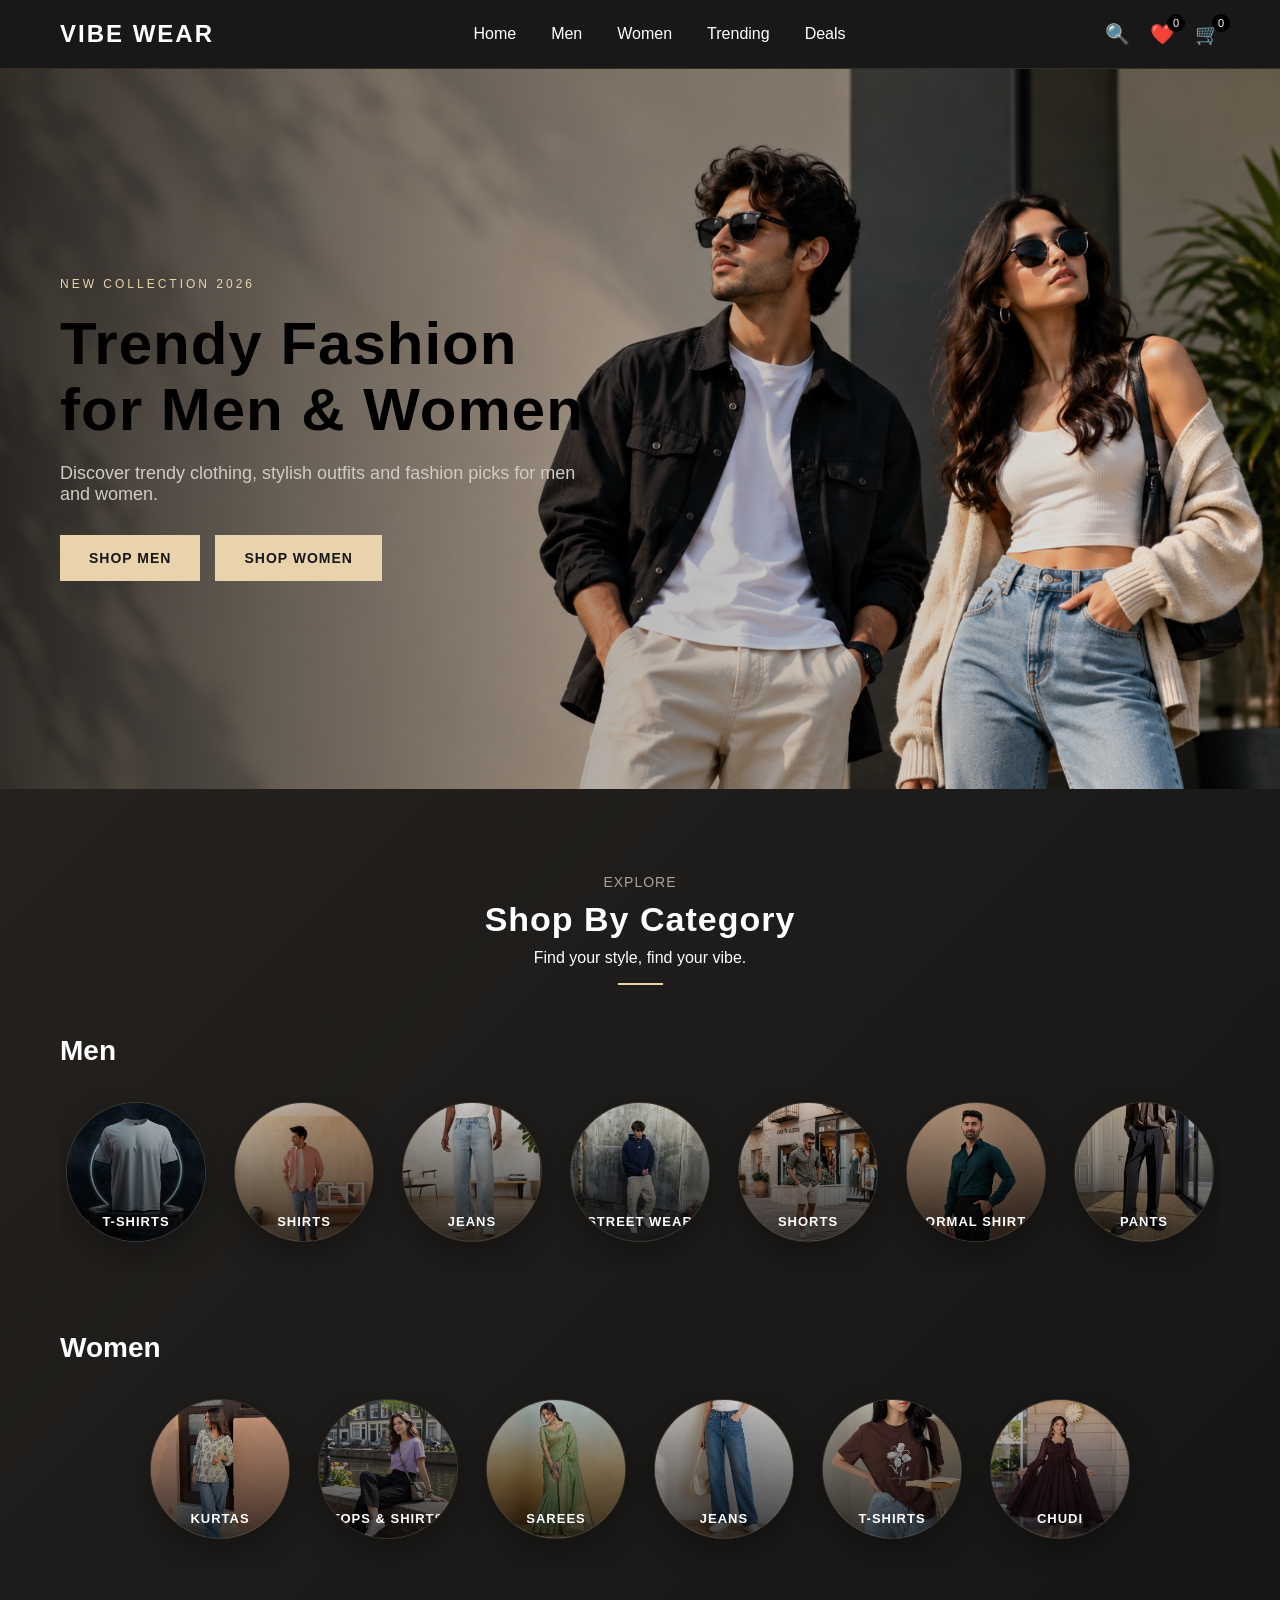
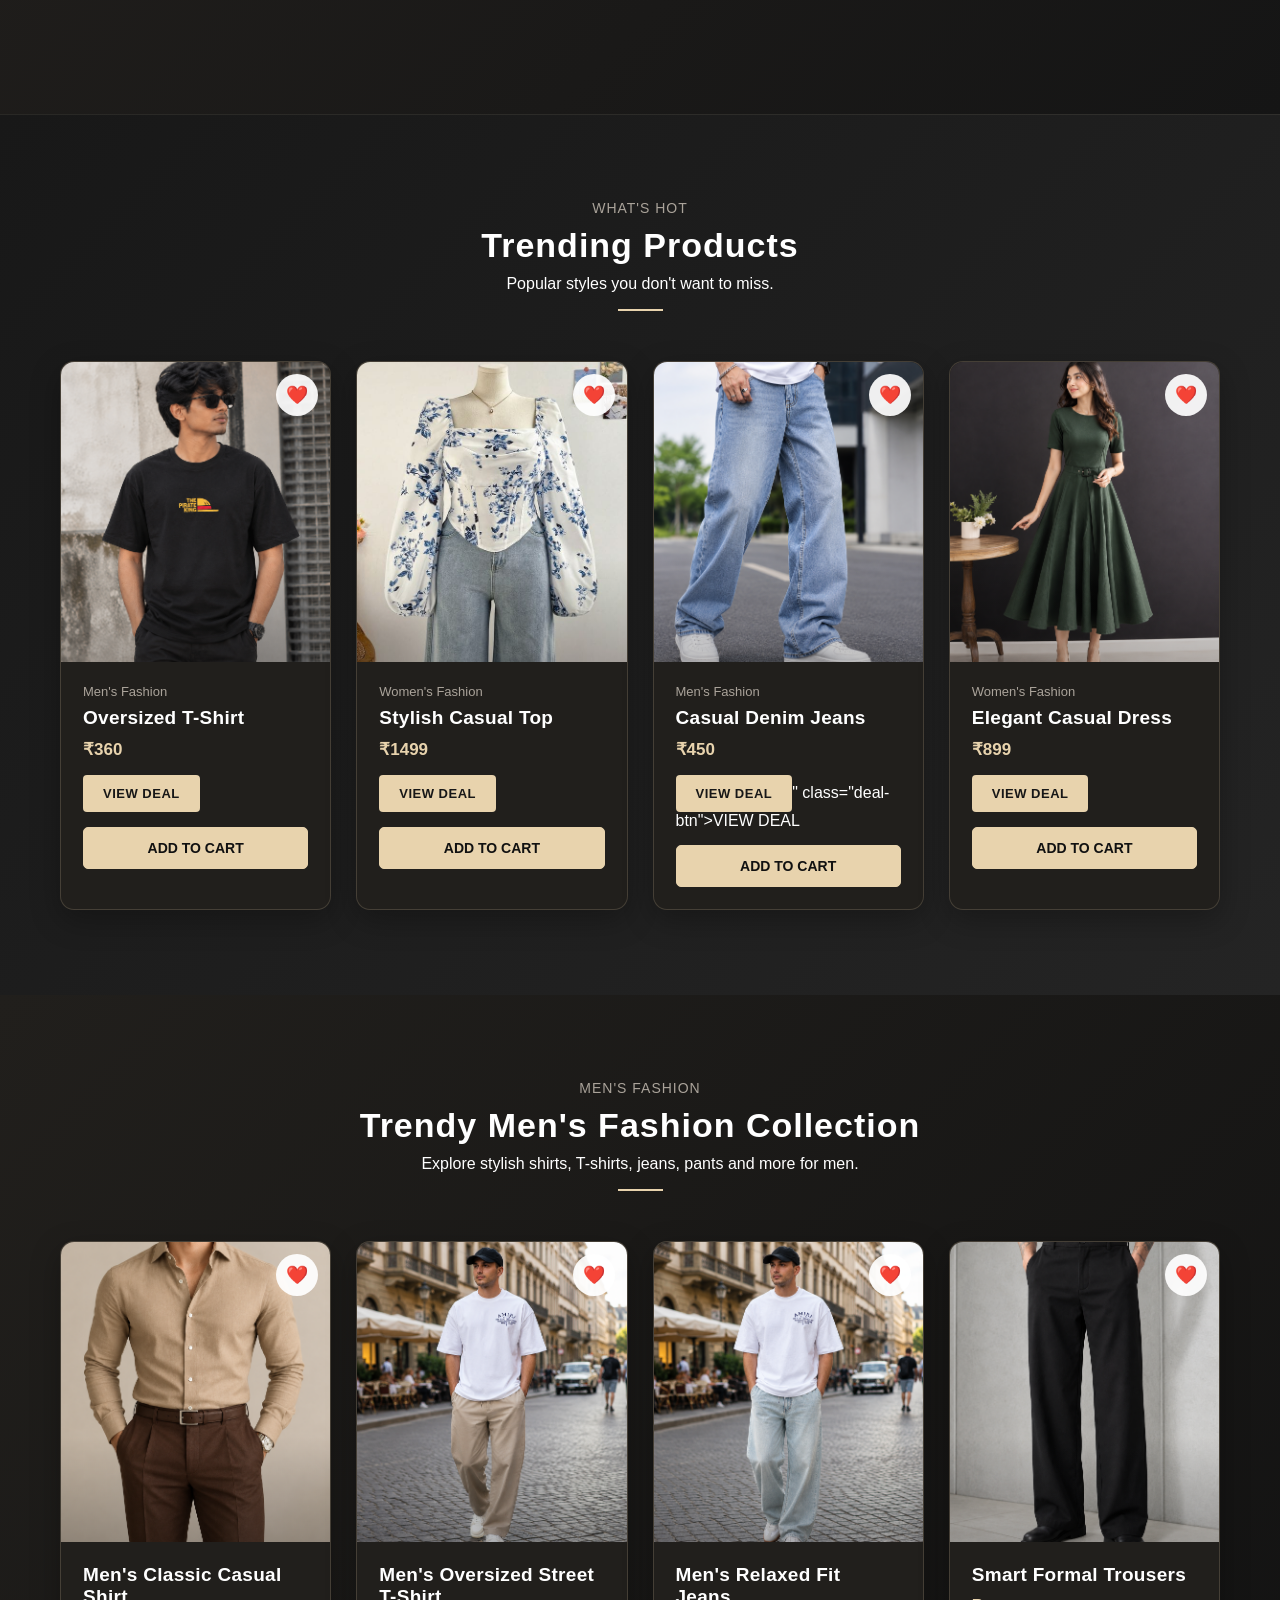
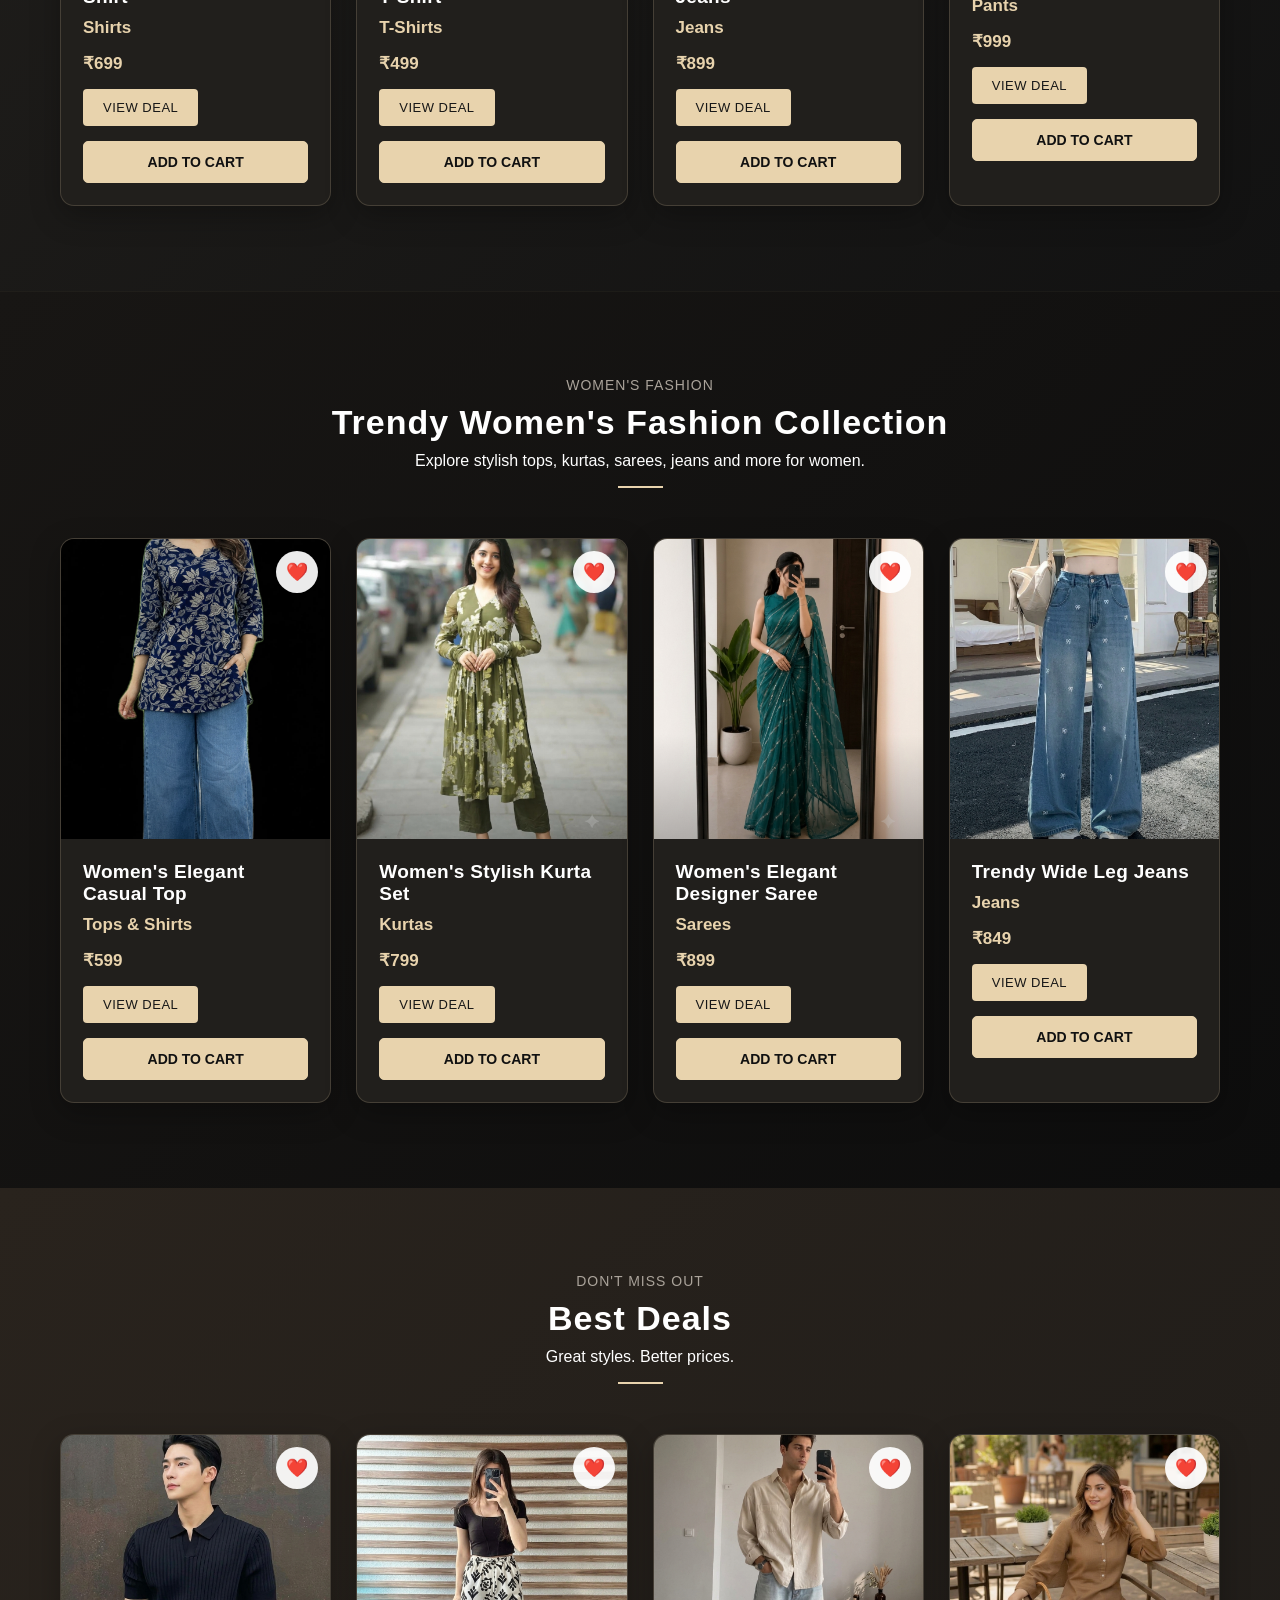
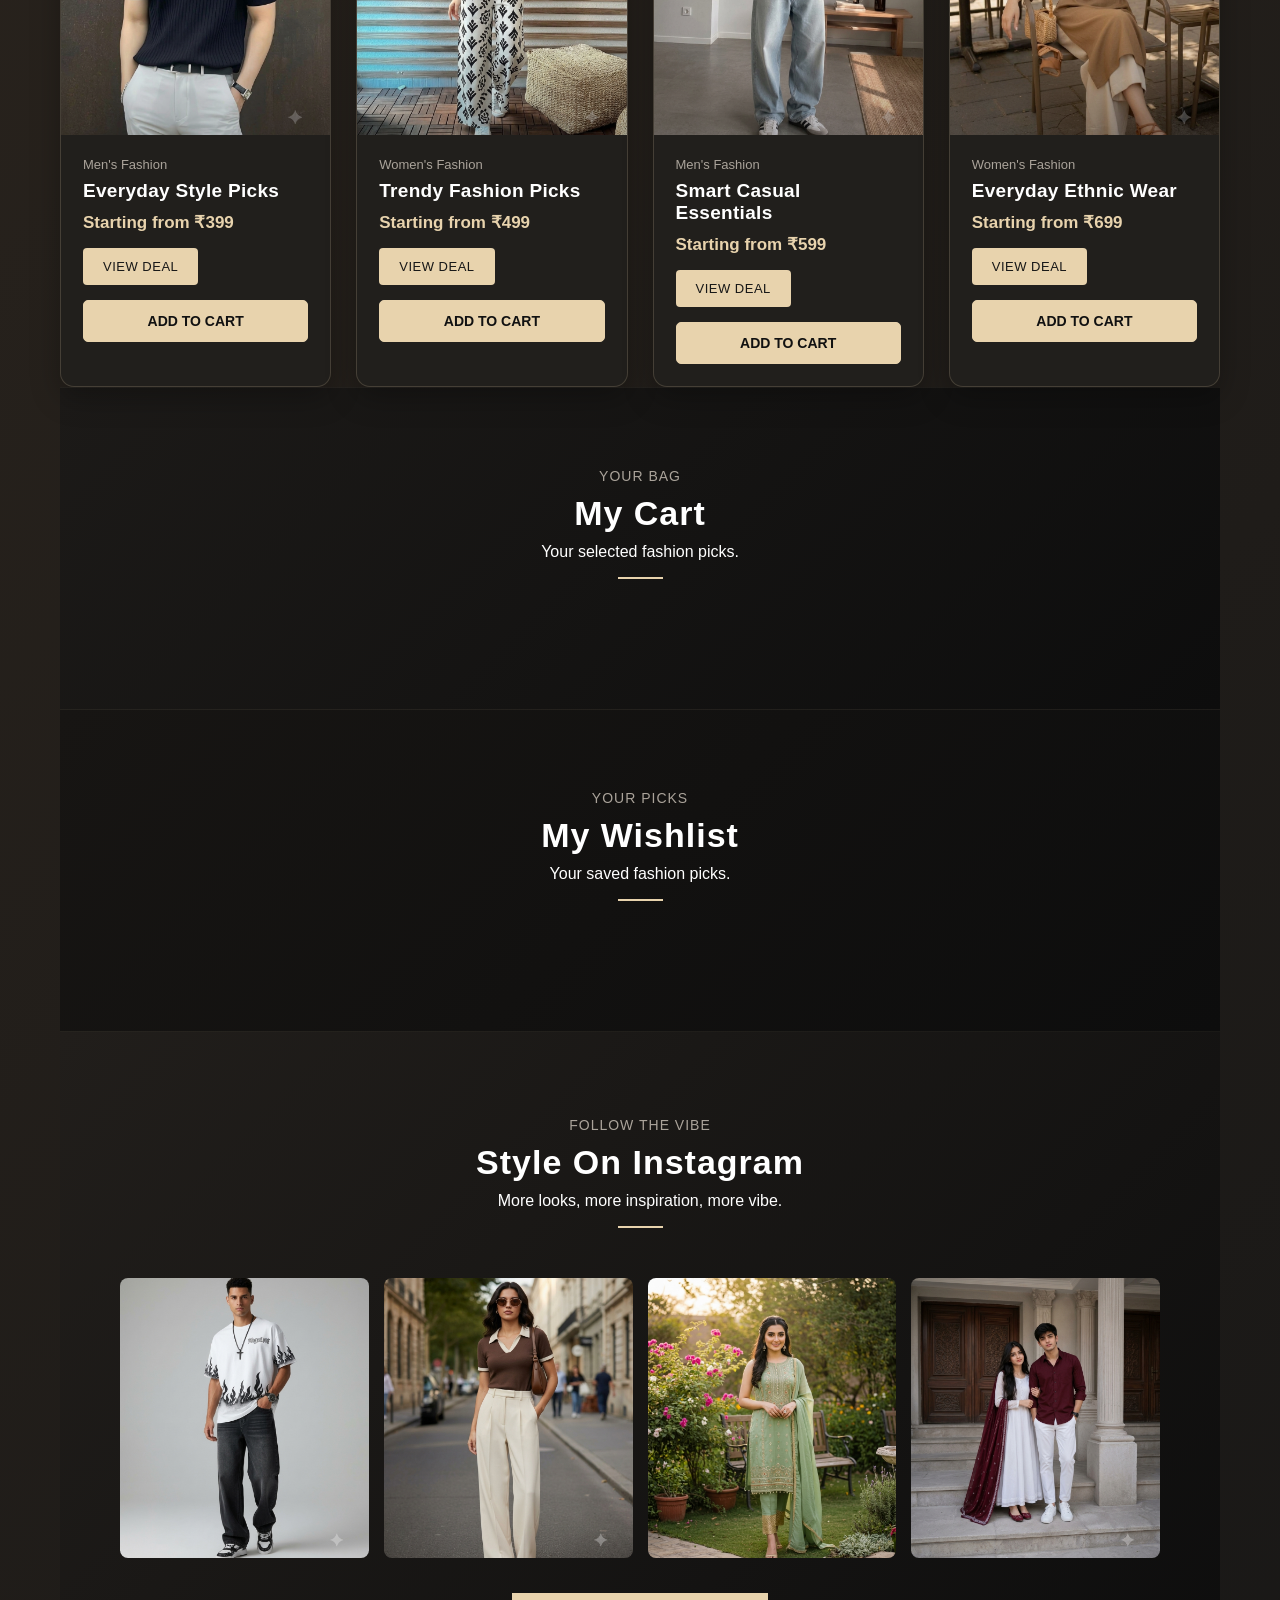
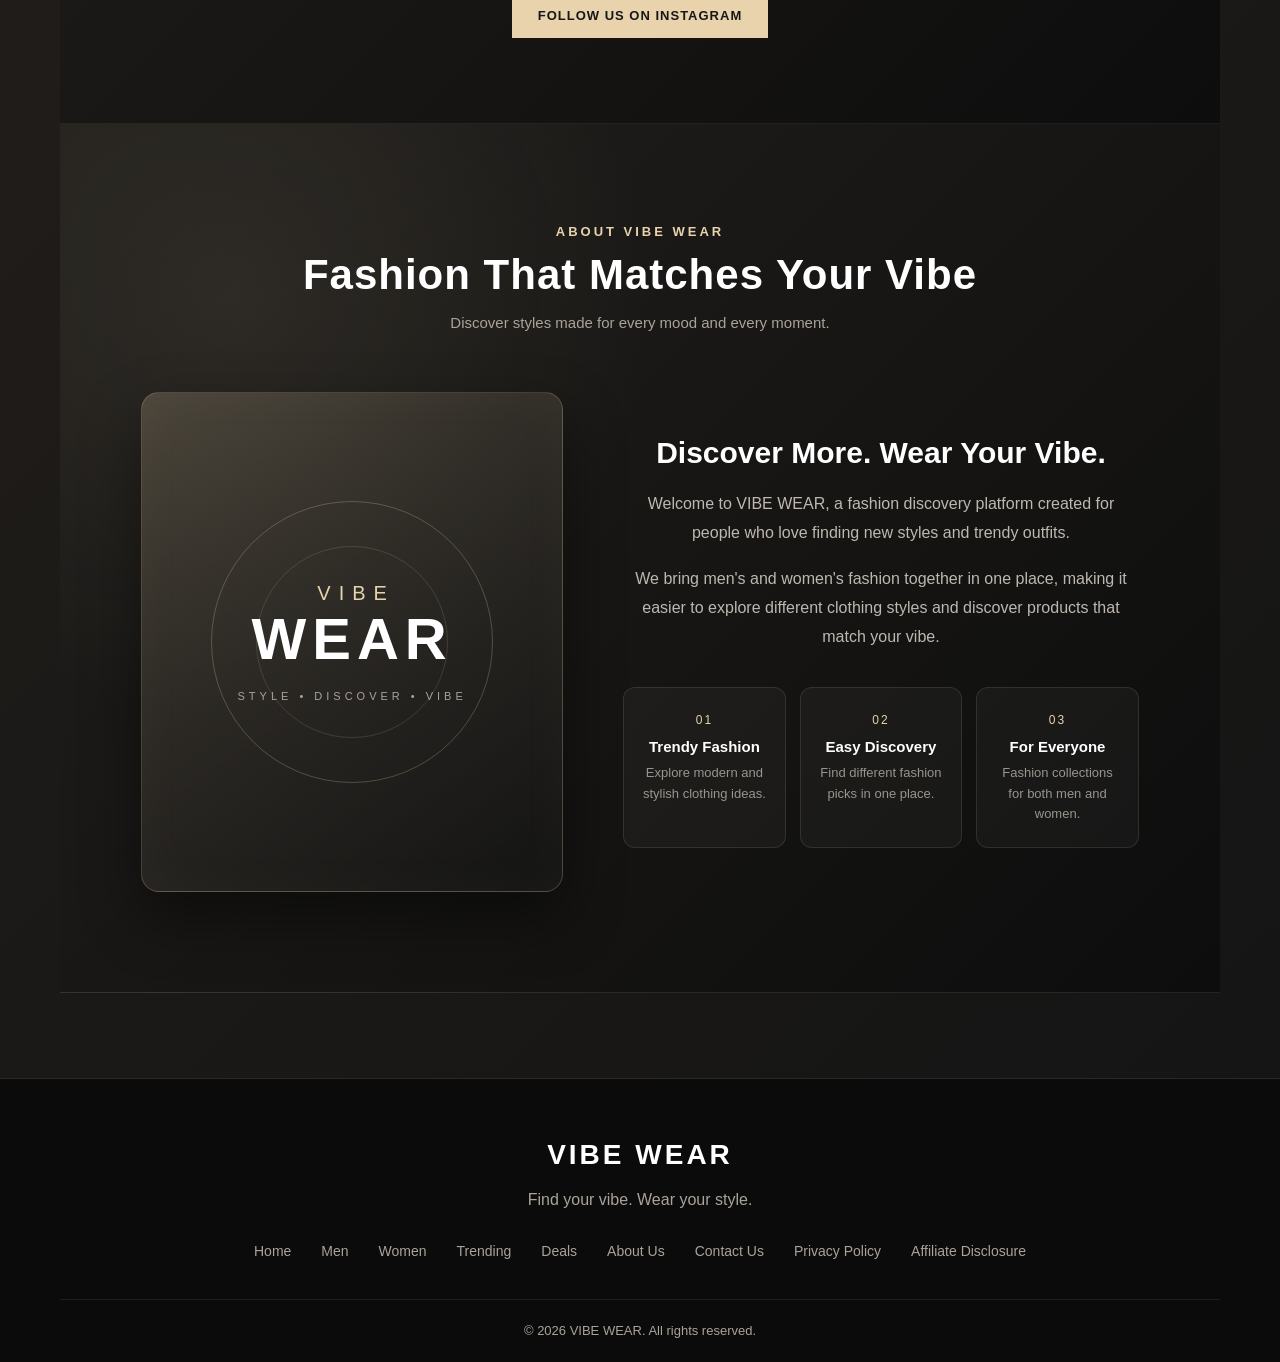
==== index.html @ 3fca721d "Update index.html" ====
<!DOCTYPE html>
<html lang="en">
<head>
    <meta charset="UTF-8">
    <meta name="viewport" content="width=device-width, initial-scale=1.0">

    <title>VIBE WEAR | Trendy Fashion for Men & Women</title>
    <meta name="description" content="Discover trendy fashion for men and women at VIBE WEAR. Explore stylish T-shirts, shirts, jeans, dresses, ethnic wear and more.">

    <link rel="stylesheet" href="style.css">
</head>

<body>
    <header>
    <nav class="navbar">

        <div class="logo">
            VIBE WEAR
        </div>

        <ul class="nav-links">
            <li><a href="#home">Home</a></li>
            <li><a href="#" onclick="showAllMenProducts()">Men</a></li>
            <li><a href="#" onclick="showAllWomenProducts()">Women</a></li>
            <li><a href="#trending">Trending</a></li>
            <li><a href="#deals">Deals</a></li>
        </ul>

        <div class="nav-icons">
            <a href="#" id="search-icon">🔍</a>
            <a href="#" id="wishlist-icon">
    ❤️
    <span id="wishlist-count">0</span>
</a>
            <a href="#" id="cart-icon">
    🛒
    <span id="cart-count">0</span>
</a>
        </div>

    </nav>
    <div class="search-box">
    <input type="text" id="search-input" placeholder="Search products...">
    </div>
</header>
<!-- Hero Section -->
<section class="hero" id="home">

    <div class="hero-content">

        <p class="hero-subtitle">NEW COLLECTION 2026</p>

        <h1>Trendy Fashion for Men & Women</h1>

        <p class="hero-description">
    Discover trendy clothing, stylish outfits and fashion picks for men and women.
</p>

        <div class="hero-buttons">
            <a href="#men" class="btn">SHOP MEN</a>
            <a href="#women" class="btn">SHOP WOMEN</a>
        </div>

    </div>

</section>
<!-- Shop By Category -->
<section class="categories">

    <div class="section-title">
        <p>EXPLORE</p>
        <h2>Shop By Category</h2>
        <span>Find your style, find your vibe.</span>
    </div>

    <!-- Men's Categories -->
    <div class="category-group">

        <h3>Men</h3>

        <div class="category-container">

            <div class="category-card" onclick="showMenCategory('T-Shirts')">
                <img src="t-shirts.jpeg" alt="Mens T-Shirts">
                <h4>T-Shirts</h4>
            </div>

            <div class="category-card" onclick="showMenCategory('Shirts')">
                <img src="shirts.jpeg" alt="Mens SHirts">
                <h4>Shirts</h4>
            </div>

            <div class="category-card" onclick="showMenCategory('Jeans')">
                <img src="jeans.jpeg" alt="Mens Jeans">
                <h4>Jeans</h4>
            </div>

            <div class="category-card" onclick="showMenCategory('Street Wear')">
                <img src="street wear.jpeg" alt="Street Wear">
                <h4>Street Wear</h4>
            </div>

            <div class="category-card" onclick="showMenCategory('Shorts')">
                <img src="shortss.jpeg" alt="Mens Shorts">
                <h4>Shorts</h4>
            </div>

            <div class="category-card" onclick="showMenCategory('Formal Shirts')">
                <img src="formal.png" alt="">
                <h4>Formal Shirts</h4>
            </div>

            <div class="category-card" onclick="showMenCategory('Pants')">
                <img src="pants.jpeg" alt="Mens pants">
                <h4>Pants</h4>
            </div>

        </div>

    </div>


    <!-- Women's Categories -->
    <div class="category-group">

        <h3>Women</h3>

        <div class="category-container">

            <div class="category-card" onclick="showWomenCategory('Kurtas')">
                <img src="Kurtas.jpeg" alt="Women kurtas">
                <h4>Kurtas</h4>
            </div>

            <div class="category-card" onclick="showWomenCategory('Tops & Shirts')">
                <img src="top and shirts.jpeg" alt="Womens Top & Shirts">
                <h4>Tops & Shirts</h4>
            </div>

            <div class="category-card" onclick="showWomenCategory('Sarees')">
                <img src="sarees.jpeg" alt="Womens sarees">
                <h4>Sarees</h4>
            </div>

            <div class="category-card" onclick="showWomenCategory('Jeans')">
                <img src="Jeans...jpeg" alt="Womens Jeans">
                <h4>Jeans</h4>
            </div>

            <div class="category-card" onclick="showWomenCategory('T-Shirts')">
                <img src="tshirts ....jpeg" alt="Womens T-shirts">
                <h4>T-Shirts</h4>
            </div>

            <div class="category-card" onclick="showWomenCategory('Chudi')">
                <img src="chudiii.png" alt="Womens chudi">
                <h4>Chudi</h4>
            </div>

        </div>

    </div>

</section>
<!-- Trending Products -->
<section class="trending" id="trending">

    <div class="section-title">
        <p>WHAT'S HOT</p>
        <h2>Trending Products</h2>
        <span>Popular styles you don't want to miss.</span>
    </div>

    <div class="product-container">

        <div class="product-card">
            <div class="product-image">
                <img src="trending oversized.png" alt="Trending Fashion Product">
            </div>
            <button class="wishlist-btn">❤️</button>

            <div class="product-info">
                <p class="product-category">Men's Fashion</p>
                <h3>Oversized T-Shirt</h3>
                <p class="product-price">₹360</p>
                <a href="https://myntr.it/Z0u4UP9" target="_blank" rel="noopener noreferrer" class="deal-btn">VIEW DEAL</a>
                <button class="cart-btn">ADD TO CART</button>
            </div>
        </div>
        <div class="product-card">
    <div class="product-image">
        <img src="casual top.jpeg" alt="Trending Fashion Product">
    </div>

    <div class="product-info">
        <p class="product-category">Women's Fashion</p>
        <h3>Stylish Casual Top</h3>
        <p class="product-price">₹1499</p>
        <a href="https://myntr.it/4zLctgZ" target="_blank" rel="noopener noreferrer" class="deal-btn">VIEW DEAL</a>
    </div>
</div>
<div class="product-card">
    <div class="product-image">
        <img src="denim jeans.png" alt="Trending Fashion Product">
    </div>

    <div class="product-info">
        <p class="product-category">Men's Fashion</p>
        <h3>Casual Denim Jeans</h3>
        <p class="product-price">₹450</p>
        <a href="<a href="https://dl.flipkart.com/s/!Pxv6qNNNN" target="_blank" rel="noopener noreferrer" class="deal-btn">VIEW DEAL</a>" class="deal-btn">VIEW DEAL</a>
    </div>
</div>

<div class="product-card">
    <div class="product-image">
        <img src="elegant.png" alt="Trending Fashion Product">
    </div>

    <div class="product-info">
        <p class="product-category">Women's Fashion</p>
        <h3>Elegant Casual Dress</h3>
        <p class="product-price">₹899</p>
        <a href="#" class="deal-btn">VIEW DEAL</a>
    </div>
</div>

    </div>

</section>
<!-- Men's Collection -->
<section class="men-collection" id="men">

    <div class="section-title">
        <p>MEN'S FASHION</p>
        <h2>Trendy Men's Fashion Collection</h2>
        <span>Explore stylish shirts, T-shirts, jeans, pants and more for men.</span>
    </div>

    <div class="men-product-container">

        <div class="men-product-card">
            <div class="men-product-image">
                <img src="men product 1.png" alt="Men Fashion">
            </div>

            <button class="wishlist-btn">❤️</button>

            <div class="men-product-info">
                <h3>Men's Classic Casual Shirt</h3>
                <p class="product-category">Shirts</p>

                <p>₹699</p>
                <a href="#" class="deal-btn">VIEW DEAL</a>
            </div>
        </div>
        <div class="men-product-card">
    <div class="men-product-image">
        <img src="men product 2.png" alt="Men Fashion">
    </div>

    <div class="men-product-info">
        <h3>Men's Oversized Street T-Shirt</h3>
        <p class="product-category">T-Shirts</p>
        <p>₹499</p>
        <a href="#" class="deal-btn">VIEW DEAL</a>
    </div>
</div>
<div class="men-product-card">
    <div class="men-product-image">
        <img src="men product 3.png" alt="Men Jeans">
    </div>

    <div class="men-product-info">
        <h3>Men's Relaxed Fit Jeans</h3>
        <p class="product-category">Jeans</p>
        <p>₹899</p>
        <a href="#" class="deal-btn">VIEW DEAL</a>
    </div>
</div>
<div class="men-product-card">
    <div class="men-product-image">
        <img src="men product 4.png" alt="Men Formal Wear">
    </div>

    <div class="men-product-info">
        <h3>Smart Formal Trousers</h3>
        <p class="product-category">Pants</p>
        <p>₹999</p>
        <a href="#" class="deal-btn">VIEW DEAL</a>
    </div>
</div>

    </div>

</section>
<!-- Women's Collection -->
<section class="women-collection" id="women">

    <div class="section-title">
        <p>WOMEN'S FASHION</p>
        <h2>Trendy Women's Fashion Collection</h2>
        <span>Explore stylish tops, kurtas, sarees, jeans and more for women.</span>
    </div>

    <div class="women-product-container">

        <div class="women-product-card">
            <div class="women-product-image">
                <img src="Elegant casueal.jpg" alt="Women's Fashion">
            </div>

            <div class="women-product-info">
                <h3>Women's Elegant Casual Top</h3>
                <p class="product-category">Tops & Shirts</p>
                <p>₹599</p>
                <a href="#" class="deal-btn">VIEW DEAL</a>
            </div>
        </div>
        <div class="women-product-card">
    <div class="women-product-image">
        <img src="Stylish kurta seet.png" alt="Women's Fashion">
    </div>

    <div class="women-product-info">
        <h3>Women's Stylish Kurta Set</h3>
        <p class="product-category">Kurtas</p>
        <p>₹799</p>
        <a href="#" class="deal-btn">VIEW DEAL</a>
    </div>
</div>
<div class="women-product-card">
    <div class="women-product-image">
        <img src="Elegant saree.png" alt="Women's Saree">
    </div>

    <div class="women-product-info">
        <h3>Women's Elegant Designer Saree</h3>
        <p class="product-category">Sarees</p>
        <p>₹899</p>
        <a href="#" class="deal-btn">VIEW DEAL</a>
    </div>
</div>
<div class="women-product-card">
    <div class="women-product-image">
        <img src="Wide leg jeans.png" alt="Women's Fashion">
    </div>

    <div class="women-product-info">
        <h3>Trendy Wide Leg Jeans</h3>
        <p class="product-category">Jeans</p>
        <p>₹849</p>
        <a href="#" class="deal-btn">VIEW DEAL</a>
    </div>
</div>

    </div>

</section>
<!-- Best Deals -->
<section class="best-deals" id="deals">

    <div class="section-title">
        <p>DON'T MISS OUT</p>
        <h2>Best Deals</h2>
        <span>Great styles. Better prices.</span>
    </div>

    <div class="deal-container">

        <div class="deal-card">
            <div class="deal-image">
                <img src="Everyday style.png" alt="Best Fashion Deal">
            </div>

            <div class="deal-info">
                <p class="deal-category">Men's Fashion</p>
                <h3>Everyday Style Picks</h3>
                <p class="deal-price">Starting from ₹399</p>
                <a href="#" class="deal-btn">VIEW DEAL</a>
            </div>
        </div>
        <div class="deal-card">
    <div class="deal-image">
        <img src="Trendy fashion.png" alt="Women's Fashion Deal">
    </div>

    <div class="deal-info">
        <p class="deal-category">Women's Fashion</p>
        <h3>Trendy Fashion Picks</h3>
        <p class="deal-price">Starting from ₹499</p>
        <a href="#" class="deal-btn">VIEW DEAL</a>
    </div>
</div>
<div class="deal-card">
    <div class="deal-image">
        <img src="Smart casueal.png" alt="Men's Fashion Deal">
    </div>

    <div class="deal-info">
        <p class="deal-category">Men's Fashion</p>
        <h3>Smart Casual Essentials</h3>
        <p class="deal-price">Starting from ₹599</p>
        <a href="#" class="deal-btn">VIEW DEAL</a>
    </div>
</div>
<div class="deal-card">
    <div class="deal-image">
        <img src="Ethinic wear.png" alt="Women's Fashion Deal">
    </div>

    <div class="deal-info">
        <p class="deal-category">Women's Fashion</p>
        <h3>Everyday Ethnic Wear</h3>
        <p class="deal-price">Starting from ₹699</p>
        <a href="#" class="deal-btn">VIEW DEAL</a>
    </div>
</div>
</div>

<!-- Cart Section -->
<section class="cart-section">

    <div class="section-title">
        <p>YOUR BAG</p>
        <h2>My Cart</h2>
        <span>Your selected fashion picks.</span>
    </div>

    <div class="cart-container" id="cart-container">
    </div>

</section>

    
    <!-- Wishlist Section -->
<section class="wishlist-section">

    <div class="section-title">
        <p>YOUR PICKS</p>
        <h2>My Wishlist</h2>
        <span>Your saved fashion picks.</span>
    </div>

    <div class="wishlist-container" id="wishlist-container">
    </div>

</section>
<!-- Instagram Section -->
<section class="instagram">

    <div class="section-title">
        <p>FOLLOW THE VIBE</p>
        <h2>Style On Instagram</h2>
        <span>More looks, more inspiration, more vibe.</span>
    </div>

    <div class="instagram-container">

        <div class="instagram-card">
            <img src="Deal(1).png" alt="VIBE WEAR Instagram Fashion">
        </div>

        <div class="instagram-card">
            <img src="Deal 2.png" alt="VIBE WEAR Instagram Style">
        </div>

        <div class="instagram-card">
            <img src="Deal 3.png" alt="VIBE WEAR Instagram Fashion">
        </div>

        <div class="instagram-card">
            <img src="Deal 4.png" alt="VIBE WEAR Instagram Style">
        </div>

    </div>

    <a href="https://www.instagram.com/vibe_.wear_?stkn=MW9qaTVxaTRkYWFjMQ==" class="instagram-btn">FOLLOW US ON INSTAGRAM</a>

</section>
   <!-- About Us Section -->
<section class="about-section" id="about">

    <div class="about-header">
        <p>ABOUT VIBE WEAR</p>
        <h2>Fashion That Matches Your Vibe</h2>
        <span>Discover styles made for every mood and every moment.</span>
    </div>

    <div class="about-ui">

        <div class="about-visual">
            <div class="about-visual-content">
                <span>VIBE</span>
                <strong>WEAR</strong>
                <p>STYLE • DISCOVER • VIBE</p>
            </div>
        </div>

        <div class="about-text">

            <h3>Discover More. Wear Your Vibe.</h3>

            <p>
                Welcome to VIBE WEAR, a fashion discovery platform
                created for people who love finding new styles and
                trendy outfits.
            </p>

            <p>
                We bring men's and women's fashion together in one
                place, making it easier to explore different clothing
                styles and discover products that match your vibe.
            </p>

            <div class="about-features">

                <div class="about-feature">
                    <span>01</span>
                    <h4>Trendy Fashion</h4>
                    <p>Explore modern and stylish clothing ideas.</p>
                </div>

                <div class="about-feature">
                    <span>02</span>
                    <h4>Easy Discovery</h4>
                    <p>Find different fashion picks in one place.</p>
                </div>

                <div class="about-feature">
                    <span>03</span>
                    <h4>For Everyone</h4>
                    <p>Fashion collections for both men and women.</p>
                </div>

            </div>

        </div>

    </div>

</section>

</section>
<!-- Footer -->
<footer class="footer">

    <div class="footer-content">

        <h2>VIBE WEAR</h2>

        <p>
            Find your vibe. Wear your style.
        </p>

        <div class="footer-links">
    <a href="#">Home</a>
    <a href="#">Men</a>
    <a href="#">Women</a>
    <a href="#">Trending</a>
    <a href="#">Deals</a>
    <a href="#about">About Us</a>
    <a href="contact.html">Contact Us</a>
    <a href="privacy-policy.html">Privacy Policy</a>
    <a href="affiliate-disclosure.html">Affiliate Disclosure</a>
</div>
</div>

    </div>

    <div class="footer-bottom">
        <p>© 2026 VIBE WEAR. All rights reserved.</p>
    </div>

</footer>
<script src="script.js"></script>
</body>
</html>
---- style.css ----
* {
    margin: 0;
    padding: 0;
    box-sizing: border-box;
}

body {
    font-family: Arial, sans-serif;
}

/* Navbar */
.navbar {
    display: flex;
    align-items: center;
    justify-content: space-between;
    padding: 20px 60px;
    background-color: white;
}

/* Logo */
.logo {
    font-size: 24px;
    font-weight: bold;
    letter-spacing: 2px;
}

/* Navigation Links */
.nav-links {
    display: flex;
    gap: 35px;
    list-style: none;
}

.nav-links a {
    text-decoration: none;
    color: black;
    font-size: 16px;
}

/* Icons */
.nav-icons {
    display: flex;
    gap: 20px;
}

.nav-icons a {
    text-decoration: none;
    font-size: 20px;
}
/* Hero Section */
.hero {
    min-height: 80vh;
    display: flex;
    align-items: center;
    padding: 60px;
    background-image: url("hero.png");
    background-size: cover;
    background-position: center;
}

.hero-content {
    max-width: 550px;
}

.hero-subtitle {
    font-size: 14px;
    letter-spacing: 3px;
    margin-bottom: 20px;
}

.hero h1 {
    font-size: 60px;
    line-height: 1.1;
    margin-bottom: 20px;
}

.hero-description {
    font-size: 18px;
    margin-bottom: 30px;
}

.hero-buttons {
    display: flex;
    gap: 15px;
}

.btn {
    display: inline-block;
    padding: 14px 28px;
    background-color: black;
    color: white;
    text-decoration: none;
    font-size: 14px;
    font-weight: bold;
}
/* Shop By Category */

.categories {
    padding: 80px 60px;
    background-color: #F3EDE4;
}

.section-title {
    text-align: center;
    margin-bottom: 50px;
}

.section-title p {
    font-size: 13px;
    letter-spacing: 3px;
    margin-bottom: 10px;
}

.section-title h2 {
    font-size: 40px;
    margin-bottom: 10px;
}

.section-title span {
    font-size: 16px;
    color: #666;
}

.category-group {
    margin-bottom: 60px;
}

.category-group > h3 {
    font-size: 28px;
    margin-bottom: 25px;
}

.category-container {
    display: grid;
    grid-template-columns: repeat(4, 1fr);
    gap: 20px;
}

.category-card {
    height: 180px;
    position: relative;
    overflow: hidden;
    border-radius: 8px;
    transition: 0.3s;
}
.category-card::after {
    content: "";
    position: absolute;
    top: 0;
    left: 0;
    width: 100%;
    height: 100%;
    background: rgba(0, 0, 0, 0.35);
}

.category-card h4 {
    font-size: 22px;
    position: absolute;
    bottom: 20px;
    left: 25px;
    z-index: 2;
    color: white;
}

.category-card:hover {
    transform: translateY(-8px);
}

.category-card:hover img {
    transform: scale(1.08);
}

.category-card:hover::after {
    background: rgba(0, 0, 0, 0.5);
}
.category-card img {
    width: 100%;
    height: 100%;
    object-fit: cover;
    position: absolute;
    top: 0;
    left: 0;
    transition: 0.4s;
}

/* Trending Products */

.trending {
    padding: 80px 60px;
    background-color: #FAF8F4;
}

.product-container {
    display: grid;
    grid-template-columns: repeat(4, 1fr);
    gap: 25px;
    margin-top: 50px;
}

.product-card {
    background-color: #f8f8f8;
    border-radius: 8px;
    overflow: hidden;
    position: relative;
}

.product-image {
    width: 100%;
    height: 300px;
    overflow: hidden;
}

.product-image img {
    width: 100%;
    height: 100%;
    object-fit: cover;
}

.product-info {
    padding: 20px;
}

.product-category {
    font-size: 13px;
    color: #777;
    margin-bottom: 8px;
}

.product-info h3 {
    font-size: 20px;
    margin-bottom: 10px;
}

.product-price {
    font-size: 18px;
    font-weight: bold;
    margin-bottom: 15px;
}

.deal-btn {
    display: inline-block;
    padding: 10px 18px;
    background-color: black;
    color: white;
    text-decoration: none;
    font-size: 13px;
}
/* Men's Collection */

.men-collection {
    padding: 80px 60px;
    background-color:  #EAE5DE;
}

.men-product-container {
    display: grid;
    grid-template-columns: repeat(4, 1fr);
    gap: 25px;
    margin-top: 50px;
}

.men-product-card {
    background-color: white;
    border-radius: 8px;
    overflow: hidden;
}

.men-product-image {
    width: 100%;
    height: 300px;
    overflow: hidden;
}

.men-product-image img {
    width: 100%;
    height: 100%;
    object-fit: cover;
}

.men-product-info {
    padding: 20px;
}

.men-product-info h3 {
    font-size: 20px;
    margin-bottom: 10px;
}

.men-product-info p {
    font-size: 18px;
    font-weight: bold;
    margin-bottom: 15px;
}
/* Women's Collection */

.women-collection {
    padding: 80px 60px;
    background-color: #1C1C1C;
}

.women-product-container {
    display: grid;
    grid-template-columns: repeat(4, 1fr);
    gap: 25px;
    margin-top: 50px;
}

.women-product-card {
    background-color: #f8f8f8;
    border-radius: 8px;
    overflow: hidden;
}

.women-product-image {
    width: 100%;
    height: 300px;
    overflow: hidden;
}

.women-product-image img {
    width: 100%;
    height: 100%;
    object-fit: cover;
}

.women-product-info {
    padding: 20px;
}

.women-product-info h3 {
    font-size: 20px;
    margin-bottom: 10px;
}

.women-product-info p {
    font-size: 18px;
    font-weight: bold;
    margin-bottom: 15px;
}
/* Best Deals */

.best-deals {
    padding: 80px 60px;
    background-color: #f8f8f8;
}

.deal-container {
    display: grid;
    grid-template-columns: repeat(4, 1fr);
    gap: 25px;
    margin-top: 50px;
}

.deal-card {
    background-color: white;
    border-radius: 8px;
    overflow: hidden;
}

.deal-image {
    width: 100%;
    height: 300px;
    overflow: hidden;
}

.deal-image img {
    width: 100%;
    height: 100%;
    object-fit: cover;
}

.deal-info {
    padding: 20px;
}

.deal-category {
    font-size: 13px;
    color: #777;
    margin-bottom: 8px;
}

.deal-info h3 {
    font-size: 20px;
    margin-bottom: 10px;
}

.deal-price {
    font-size: 18px;
    font-weight: bold;
    margin-bottom: 15px;
}
/* Instagram Section */

.instagram {
    padding: 80px 60px;
    background-color: white;
    text-align: center;
}

.instagram-container {
    display: grid;
    grid-template-columns: repeat(4, 1fr);
    gap: 15px;
    margin-top: 50px;
}

.instagram-card {
    height: 280px;
    overflow: hidden;
    border-radius: 8px;
}

.instagram-card img {
    width: 100%;
    height: 100%;
    object-fit: cover;
}

.instagram-btn {
    display: inline-block;
    margin-top: 35px;
    padding: 14px 25px;
    background-color: black;
    color: white;
    text-decoration: none;
    font-size: 13px;
    font-weight: bold;
}
/* Footer */

.footer {
    background-color: #111;
    color: white;
    padding: 60px 60px 20px;
    text-align: center;
}

.footer-content h2 {
    font-size: 28px;
    letter-spacing: 3px;
    margin-bottom: 15px;
}

.footer-content > p {
    color: #aaa;
    margin-bottom: 30px;
}

.footer-links {
    display: flex;
    justify-content: center;
    gap: 30px;
}

.footer-links a {
    color: white;
    text-decoration: none;
    font-size: 14px;
}

.footer-bottom {
    margin-top: 40px;
    padding-top: 20px;
    border-top: 1px solid #333;
}

.footer-bottom p {
    color: #777;
    font-size: 13px;
}
/* Responsive Design */

/* Tablet */
@media (max-width: 900px) {

    .navbar {
        padding: 20px 30px;
    }

    .category-container,
    .product-container,
    .men-product-container,
    .women-product-container,
    .deal-container,
    .instagram-container {
        grid-template-columns: repeat(2, 1fr);
    }

    .hero {
        padding: 40px 30px;
    }

    .hero h1 {
        font-size: 45px;
    }

    .categories,
    .trending,
    .men-collection,
    .women-collection,
    .best-deals,
    .instagram {
        padding: 60px 30px;
    }
}


/* Mobile */
@media (max-width: 600px) {

    body {
        overflow-x: hidden;
    }

    .navbar {
        width: 100%;
        padding: 15px 10px;
        flex-direction: column;
        gap: 15px;
    }

    .logo {
        font-size: 22px;
        white-space: nowrap;
    }

    .nav-links {
        width: 100%;
        display: flex;
        gap: 10px;
        flex-wrap: wrap;
        justify-content: center;
    }

    .nav-links a {
        font-size: 14px;
    }

    .nav-icons {
    display: flex;
    gap: 15px;
    align-items: center;
    position: absolute;
    right: 15px;
    top: 15px;
}

    .hero {
        width: 100%;
        min-height: 70vh;
        padding: 30px 20px;
        overflow: hidden;
        background-position: 35% center;
    }

    .hero-content {
    width: 65%;
    max-width: 250px;
    position: relative;
    z-index: 2;
}

    .hero-subtitle {
    font-size: 11px;
    letter-spacing: 2px;
    margin-bottom: 12px;
}

    .hero h1 {
    font-size: 27px;
    line-height: 1.2;
    margin-bottom: 15px;
    white-space: normal;
}

    .hero-description {
    font-size: 13px;
    line-height: 1.5;
    margin-bottom: 20px;
    max-width: 190px;
}

    .hero-buttons {
        flex-direction: column;
        width: 180px;
    }

    .section-title h2 {
        font-size: 32px;
    }

    .categories,
    .trending,
    .men-collection,
    .women-collection,
    .best-deals,
    .instagram {
        padding: 50px 20px;
    }

    .category-container,
    .product-container,
    .men-product-container,
    .women-product-container,
    .deal-container,
    .instagram-container {
        grid-template-columns: 1fr;
    }

    .category-card {
        height: 200px;
    }

    .product-image,
    .men-product-image,
    .women-product-image,
    .deal-image {
        height: 350px;
    }

    .instagram-card {
        height: 300px;
    }

    .footer {
        padding: 50px 20px 20px;
    }

    .footer-links {
        flex-wrap: wrap;
        gap: 20px;
    }
}
/* Search Box */

.search-box {
    display: none;
    padding: 15px 60px;
    background-color: #f8f8f8;
    text-align: center;
}

.search-box input {
    width: 60%;
    padding: 12px 15px;
    border: 1px solid #ddd;
    border-radius: 5px;
    font-size: 15px;
    outline: none;
}
/* Wishlist Button */

.wishlist-btn {
    position: absolute;
    top: 15px;
    right: 15px;
    border: none;
    background-color: white;
    font-size: 20px;
    width: 40px;
    height: 40px;
    border-radius: 50%;
    cursor: pointer;
    z-index: 5;
}

.wishlist-btn:hover {
    transform: scale(1.1);
}

.wishlist-btn.active {
    background-color: black;
    color: white;
}
.men-product-card,
.women-product-card,
.deal-card {
    position: relative;
}
/* Wishlist Section */

.wishlist-section {
    padding: 80px 60px;
    background-color: #ffffff;
}

.wishlist-container {
    max-width: 1200px;
    margin: 40px auto 0;
    display: grid;
    grid-template-columns: repeat(4, 1fr);
    gap: 25px;
}

/* ================================
   CART SECTION
================================ */

.cart-section {
    width: 100%;
    padding: 80px 60px;
    background-color: #f8f8f8;
    box-sizing: border-box;
}

.cart-section .section-title {
    width: 100%;
    text-align: center;
}

.cart-container {
    width: 100%;
    max-width: 1200px;
    margin: 40px auto 0;
    display: grid;
    grid-template-columns: repeat(4, 1fr);
    gap: 25px;
    box-sizing: border-box;
}


/* Cart Product */

.cart-container .cart-product {
    width: 100%;
    min-width: 0;
    background-color: #ffffff;
    border-radius: 8px;
    overflow: hidden;
    position: relative;
    box-sizing: border-box;
}


/* Cart Image */

.cart-container .cart-product img {
    display: block;
    width: 100% !important;
    height: 300px !important;
    object-fit: cover;
    box-sizing: border-box;
}


/* Cart Information */

.cart-container .cart-product .product-info,
.cart-container .cart-product .men-product-info,
.cart-container .cart-product .women-product-info,
.cart-container .cart-product .deal-info {
    width: 100%;
    padding: 18px;
    box-sizing: border-box;
}


/* Hide Wishlist + Add Cart inside My Cart */

.cart-container .wishlist-btn,
.cart-container .cart-btn {
    display: none !important;
}


/* Remove Button */

.cart-container .remove-cart-btn {
    display: block;
    width: calc(100% - 30px);
    margin: 0 15px 15px;
    padding: 12px;
    border: none;
    background-color: black;
    color: white;
    font-size: 13px;
    cursor: pointer;
    box-sizing: border-box;
}

.cart-container .remove-cart-btn:hover {
    opacity: 0.8;
}


/* Tablet */

@media (max-width: 900px) {

    .cart-section {
        padding: 60px 30px;
    }

    .cart-container {
        grid-template-columns: repeat(2, 1fr);
    }

}


/* Mobile */

@media (max-width: 600px) {

    .cart-section {
        padding: 50px 20px;
    }

    .cart-container {
        grid-template-columns: 1fr;
    }

    .cart-container .cart-product img {
        height: 350px !important;
    }

}
/* Mobile Cart */

@media (max-width: 900px) {

    .cart-section {
        padding: 60px 30px;
    }

    .cart-container {
        grid-template-columns: repeat(2, 1fr);
    }

}


@media (max-width: 600px) {

    .cart-section {
        padding: 50px 20px;
    }

    .cart-container {
        grid-template-columns: 1fr;
    }

}

/* CART COUNT BADGE */

#cart-icon {
    position: relative;
}

#cart-count {
    position: absolute;
    top: -8px;
    right: -10px;
    background-color: black;
    color: white;
    width: 18px;
    height: 18px;
    border-radius: 50%;
    font-size: 11px;
    display: flex;
    align-items: center;
    justify-content: center;
}

/* WISHLIST COUNT BADGE */

#wishlist-icon {
    position: relative;
}

#wishlist-count {
    position: absolute;
    top: -8px;
    right: -10px;
    background-color: black;
    color: white;
    width: 18px;
    height: 18px;
    border-radius: 50%;
    font-size: 11px;
    display: flex;
    align-items: center;
    justify-content: center;
}

/* =========================================
   VIBE WEAR - PREMIUM LUXURY UI
   ========================================= */

/* Main Premium Backgrounds */
.categories {
    background: linear-gradient(135deg, #24211e, #151515);
    color: #ffffff;
}

.trending {
    background: linear-gradient(135deg, #181818, #242424);
    color: #ffffff;
}

.men-collection {
    background: linear-gradient(135deg, #211f1c, #121212);
    color: #ffffff;
}

.women-collection {
    background: linear-gradient(135deg, #181614, #0d0d0d);
    color: #ffffff;
}

.best-deals {
    background: linear-gradient(135deg, #29231d, #151515);
    color: #ffffff;
}

.instagram {
    background: linear-gradient(135deg, #211e1b, #111111);
    color: #ffffff;
}

/* Navbar */
.navbar {
    background: #111111;
}

.logo {
    color: #ffffff;
}

.nav-links a {
    color: #ffffff;
}

.nav-icons a {
    color: #ffffff;
}

/* Section Titles */
.section-title h2,
.section-title p,
.section-title span {
    color: #ffffff;
}

.category-group > h3 {
    color: #ffffff;
}

/* Product Cards */
.product-card,
.men-product-card,
.women-product-card,
.deal-card {
    background: #22201d;
    color: #ffffff;
    border: 1px solid rgba(255, 255, 255, 0.08);
    box-shadow: 0 12px 30px rgba(0, 0, 0, 0.25);
}

/* Product Text */
.product-info h3,
.men-product-info h3,
.women-product-info h3,
.deal-info h3 {
    color: #ffffff;
}

.product-category,
.deal-category {
    color: #aaa39a;
}

.product-price,
.men-product-info p,
.women-product-info p,
.deal-price {
    color: #e8d3ad;
}

/* Premium Buttons */
.btn,
.deal-btn,
.instagram-btn {
    background: #e8d3ad;
    color: #171717;
    border: none;
    transition: all 0.3s ease;
}

.btn:hover,
.deal-btn:hover,
.instagram-btn:hover {
    background: #ffffff;
    color: #111111;
    transform: translateY(-2px);
}

/* Wishlist Button */
.wishlist-btn {
    background: rgba(255, 255, 255, 0.92);
    color: #111111;
}

/* Search */
.search-box {
    background: #1b1b1b;
}

.search-box input {
    background: #242424;
    color: #ffffff;
    border: 1px solid #444;
}

/* Wishlist Section */
.wishlist-section {
    background: #171717;
    color: #ffffff;
}

/* Cart Section */
.cart-section {
    background: #1c1a18;
    color: #ffffff;
}

.cart-container .cart-product {
    background: #242220;
    color: #ffffff;
}

.cart-container .cart-product h3,
.cart-container .cart-product p {
    color: #ffffff;
}

/* Category Card Premium Effect */
.category-card {
    border: 1px solid rgba(255, 255, 255, 0.12);
    box-shadow: 0 15px 35px rgba(0, 0, 0, 0.3);
}

/* Premium Hover */
.product-card,
.men-product-card,
.women-product-card,
.deal-card,
.category-card {
    transition: transform 0.35s ease, box-shadow 0.35s ease;
}

.product-card:hover,
.men-product-card:hover,
.women-product-card:hover,
.deal-card:hover {
    transform: translateY(-6px);
    box-shadow: 0 18px 40px rgba(0, 0, 0, 0.4);
}

/* =========================================
   PREMIUM PRODUCT CARDS
   ========================================= */

.product-card,
.men-product-card,
.women-product-card,
.deal-card {
    border-radius: 14px;
    overflow: hidden;
    border: 1px solid rgba(232, 211, 173, 0.18);
    background: #211f1c;
    box-shadow: 0 10px 30px rgba(0, 0, 0, 0.28);
}

/* Product Images */
.product-image,
.men-product-image,
.women-product-image,
.deal-image {
    position: relative;
    overflow: hidden;
}

/* Smooth Image Zoom */
.product-image img,
.men-product-image img,
.women-product-image img,
.deal-image img {
    transition: transform 0.5s ease;
}

.product-card:hover .product-image img,
.men-product-card:hover .men-product-image img,
.women-product-card:hover .women-product-image img,
.deal-card:hover .deal-image img {
    transform: scale(1.05);
}

/* Product Information */
.product-info,
.men-product-info,
.women-product-info,
.deal-info {
    padding: 22px;
}

/* Product Name */
.product-info h3,
.men-product-info h3,
.women-product-info h3,
.deal-info h3 {
    font-size: 19px;
    letter-spacing: 0.3px;
}

/* Price */
.product-price,
.men-product-info p,
.women-product-info p,
.deal-price {
    color: #e8d3ad;
    font-size: 17px;
}

/* Deal Button */
.deal-btn {
    border-radius: 4px;
    padding: 11px 20px;
    letter-spacing: 0.5px;
}

/* Card Hover */
.product-card:hover,
.men-product-card:hover,
.women-product-card:hover,
.deal-card:hover {
    transform: translateY(-7px);
    border-color: rgba(232, 211, 173, 0.4);
    box-shadow: 0 18px 40px rgba(0, 0, 0, 0.45);
}

/* =========================================
   PREMIUM CATEGORY CARDS
   ========================================= */

.category-card {
    border-radius: 14px;
    overflow: hidden;
    border: 1px solid rgba(232, 211, 173, 0.15);
    box-shadow: 0 12px 30px rgba(0, 0, 0, 0.3);
    transition: all 0.4s ease;
}

/* Stronger Luxury Overlay */
.category-card::after {
    background: linear-gradient(
        to top,
        rgba(0, 0, 0, 0.75),
        rgba(0, 0, 0, 0.15)
    );
}

/* Category Image */
.category-card img {
    transition: transform 0.6s ease;
}

/* Category Name */
.category-card h4 {
    font-size: 21px;
    letter-spacing: 1px;
    text-transform: uppercase;
    bottom: 22px;
    left: 22px;
    z-index: 2;
}

/* Hover */
.category-card:hover {
    transform: translateY(-8px);
    border-color: rgba(232, 211, 173, 0.45);
    box-shadow: 0 20px 45px rgba(0, 0, 0, 0.45);
}

.category-card:hover img {
    transform: scale(1.08);
}

/* =========================================
   PREMIUM NAVBAR
   ========================================= */

.navbar {
    background: rgba(15, 15, 15, 0.96);
    border-bottom: 1px solid rgba(232, 211, 173, 0.12);
    box-shadow: 0 8px 25px rgba(0, 0, 0, 0.25);
}

/* Logo */
.logo {
    letter-spacing: 2px;
    font-weight: 700;
}

/* Navigation Links */
.nav-links a {
    position: relative;
    transition: color 0.3s ease;
}

/* Gold underline effect */
.nav-links a::after {
    content: "";
    position: absolute;
    left: 0;
    bottom: -6px;
    width: 0;
    height: 1px;
    background: #e8d3ad;
    transition: width 0.3s ease;
}

.nav-links a:hover {
    color: #e8d3ad;
}

.nav-links a:hover::after {
    width: 100%;
}

/* Navbar Icons */
.nav-icons a {
    transition: all 0.3s ease;
}

.nav-icons a:hover {
    color: #e8d3ad;
    transform: translateY(-2px);
}

/* =========================================
   PREMIUM HERO SECTION
   ========================================= */

.hero {
    position: relative;
    overflow: hidden;
}

/* Dark cinematic overlay */
.hero::after {
    content: "";
    position: absolute;
    inset: 0;
    background: linear-gradient(
        90deg,
        rgba(0, 0, 0, 0.78),
        rgba(0, 0, 0, 0.25),
        rgba(0, 0, 0, 0.05)
    );
    pointer-events: none;
}

/* Keep content above overlay */
.hero-content {
    position: relative;
    z-index: 2;
}

/* Small Collection Text */
.hero-subtitle {
    color: #e8d3ad;
    letter-spacing: 3px;
    font-size: 12px;
}

/* Main Heading */
.hero h1 {
    letter-spacing: 1px;
}

/* Description */
.hero-description {
    color: #d0cbc3;
}

/* Hero Buttons */
.hero-buttons .btn {
    border: 1px solid #e8d3ad;
    letter-spacing: 1px;
    transition: all 0.35s ease;
}

.hero-buttons .btn:hover {
    background: transparent;
    color: #e8d3ad;
    transform: translateY(-3px);
}

/* =========================================
   PREMIUM SECTION HEADINGS
   ========================================= */

.section-title {
    margin-bottom: 45px;
}

/* Main Heading */
.section-title h2 {
    font-size: 34px;
    font-weight: 600;
    letter-spacing: 1px;
    color: #ffffff;
}

/* Small Subtitle */
.section-title p {
    color: #aaa39a;
    font-size: 14px;
    letter-spacing: 1px;
}

/* Gold Accent Line */
.section-title::after {
    content: "";
    display: block;
    width: 45px;
    height: 2px;
    background: #e8d3ad;
    margin: 16px auto 0;
}

/* =========================================
   PREMIUM PRODUCT IMAGE EFFECT
   ========================================= */

.product-image img,
.men-product-image img,
.women-product-image img,
.deal-image img {
    transition: transform 0.6s ease, filter 0.6s ease;
}

/* Hover Image */
.product-card:hover img,
.men-product-card:hover img,
.women-product-card:hover img,
.deal-card:hover img {
    transform: scale(1.06);
    filter: brightness(1.05);
}

/* Image bottom fade */
.product-image::after,
.men-product-image::after,
.women-product-image::after,
.deal-image::after {
    content: "";
    position: absolute;
    left: 0;
    right: 0;
    bottom: 0;
    height: 35%;
    background: linear-gradient(
        to top,
        rgba(0, 0, 0, 0.25),
        transparent
    );
    pointer-events: none;
}

/* =========================================
   PREMIUM FOOTER
   ========================================= */

.footer {
    background: #0b0b0b;
    color: #ffffff;
    border-top: 1px solid rgba(232, 211, 173, 0.15);
    padding-top: 60px;
}

/* Footer Headings */
.footer h3,
.footer h4 {
    color: #ffffff;
    letter-spacing: 1px;
}

/* Footer Text */
.footer p {
    color: #aaa39a;
    line-height: 1.7;
}

/* Footer Links */
.footer a {
    color: #aaa39a;
    transition: all 0.3s ease;
}

.footer a:hover {
    color: #e8d3ad;
    padding-left: 4px;
}

/* Footer Bottom */
.footer-bottom {
    border-top: 1px solid rgba(255, 255, 255, 0.08);
    color: #777;
    margin-top: 40px;
    padding-top: 20px;
}

/* =========================================
   PREMIUM SEARCH BOX
   ========================================= */

.search-box {
    background: rgba(18, 18, 18, 0.98);
    border: 1px solid rgba(232, 211, 173, 0.18);
    border-radius: 10px;
    box-shadow: 0 15px 40px rgba(0, 0, 0, 0.45);
}

/* Search Input */
.search-box input {
    background: #22201d;
    color: #ffffff;
    border: 1px solid rgba(255, 255, 255, 0.12);
    border-radius: 6px;
    padding: 12px 15px;
    transition: all 0.3s ease;
}

/* Input Focus */
.search-box input:focus {
    outline: none;
    border-color: #e8d3ad;
    box-shadow: 0 0 0 2px rgba(232, 211, 173, 0.08);
}

/* Search Button */
.search-box button {
    background: #e8d3ad;
    color: #111111;
    border: none;
    border-radius: 6px;
    transition: all 0.3s ease;
}

.search-box button:hover {
    background: #ffffff;
    transform: translateY(-2px);
}

/* =========================================
   PREMIUM WISHLIST
   ========================================= */

.wishlist-section {
    background: linear-gradient(135deg, #171513, #0d0d0d);
    border-top: 1px solid rgba(232, 211, 173, 0.08);
}

/* Wishlist Heading */
.wishlist-section h2 {
    color: #ffffff;
    letter-spacing: 1px;
}

/* Wishlist Product Card */
.wishlist-section .product-card {
    background: #211f1c;
    border: 1px solid rgba(232, 211, 173, 0.15);
    border-radius: 14px;
    box-shadow: 0 12px 30px rgba(0, 0, 0, 0.35);
}

/* Wishlist Empty Message */
.wishlist-section p {
    color: #aaa39a;
}

/* Wishlist Button */
.wishlist-section .wishlist-btn {
    transition: all 0.3s ease;
}

.wishlist-section .wishlist-btn:hover {
    transform: scale(1.08);
}

/* =========================================
   PREMIUM CART
   ========================================= */

.cart-section {
    background: linear-gradient(135deg, #1c1a18, #0d0d0d);
    border-top: 1px solid rgba(232, 211, 173, 0.08);
}

/* Cart Container */
.cart-container {
    background: transparent;
}

/* Cart Product */
.cart-container .cart-product {
    background: #211f1c;
    border: 1px solid rgba(232, 211, 173, 0.15);
    border-radius: 14px;
    box-shadow: 0 12px 30px rgba(0, 0, 0, 0.35);
    transition: all 0.3s ease;
}

/* Cart Hover */
.cart-container .cart-product:hover {
    border-color: rgba(232, 211, 173, 0.35);
    transform: translateY(-3px);
}

/* Cart Product Name */
.cart-container .cart-product h3 {
    color: #ffffff;
    letter-spacing: 0.5px;
}

/* Cart Price */
.cart-container .cart-product p {
    color: #e8d3ad;
}

/* Cart Buttons */
.cart-container button {
    transition: all 0.3s ease;
}

.cart-container button:hover {
    transform: translateY(-2px);
}

/* =========================================
   PREMIUM INSTAGRAM SECTION
   ========================================= */

.instagram {
    background: linear-gradient(135deg, #211e1b, #0d0d0d);
    border-top: 1px solid rgba(232, 211, 173, 0.08);
}

/* Instagram Images */
.instagram img {
    transition: transform 0.5s ease, filter 0.5s ease;
}

.instagram img:hover {
    transform: scale(1.05);
    filter: brightness(1.08);
}

/* Instagram Button */
.instagram-btn {
    border: 1px solid #e8d3ad;
    letter-spacing: 1px;
    transition: all 0.35s ease;
}

.instagram-btn:hover {
    background: transparent;
    color: #e8d3ad;
    transform: translateY(-3px);
}

/* =========================================
   FINAL PREMIUM SPACING & POLISH
   ========================================= */

.categories,
.trending,
.men-collection,
.women-collection,
.best-deals,
.instagram {
    padding-top: 85px;
    padding-bottom: 85px;
}

/* Consistent section titles */
.section-title {
    margin-bottom: 50px;
}

/* Smooth section transition */
.categories,
.trending,
.men-collection,
.women-collection,
.best-deals,
.instagram {
    position: relative;
}

/* Premium subtle divider */
.trending,
.women-collection,
.instagram {
    border-top: 1px solid rgba(232, 211, 173, 0.06);
}

/* =========================================
   PRODUCT ACTION BUTTONS - FIX
   ========================================= */

.product-card,
.men-product-card,
.women-product-card,
.deal-card {
    position: relative;
}

.wishlist-btn {
    display: flex !important;
    align-items: center;
    justify-content: center;
    position: absolute;
    top: 12px;
    right: 12px;
    width: 42px;
    height: 42px;
    border: none;
    border-radius: 50%;
    font-size: 18px;
    cursor: pointer;
    z-index: 10;
}

.cart-btn {
    display: block !important;
    width: 100%;
    margin-top: 15px;
    padding: 12px 18px;
    border: 1px solid #e8d3ad;
    border-radius: 5px;
    background: #e8d3ad;
    color: #111111;
    font-size: 14px;
    font-weight: 600;
    cursor: pointer;
    transition: all 0.3s ease;
}

.cart-btn:hover {
    background: #ffffff;
    transform: translateY(-2px);
}

/* =========================================
   VIBE WEAR - PRODUCT ACTION BUTTON FIX
   ========================================= */

.product-card .wishlist-btn,
.men-product-card .wishlist-btn,
.women-product-card .wishlist-btn,
.deal-card .wishlist-btn {
    display: flex !important;
    visibility: visible !important;
    opacity: 1 !important;
    position: absolute !important;
    top: 12px;
    right: 12px;
    z-index: 999 !important;
    width: 42px;
    height: 42px;
    align-items: center;
    justify-content: center;
    border: none;
    border-radius: 50%;
    cursor: pointer;
}

.product-card .cart-btn,
.men-product-card .cart-btn,
.women-product-card .cart-btn,
.deal-card .cart-btn {
    display: block !important;
    visibility: visible !important;
    opacity: 1 !important;
    position: relative !important;
    z-index: 10 !important;
    width: 100%;
    margin-top: 15px;
    padding: 12px 18px;
    border: 1px solid #e8d3ad;
    border-radius: 5px;
    background: #e8d3ad;
    color: #111111;
    cursor: pointer;
}

/* MEN CATEGORIES - CIRCLE SINGLE ROW */

.categories .category-group:nth-of-type(2) .category-container {
    display: flex !important;
    flex-wrap: nowrap !important;
    gap: 28px !important;
    overflow-x: auto !important;
    justify-content: center;
    padding: 10px 5px 30px;
}

.categories .category-group:nth-of-type(2) .category-card {
    flex: 0 0 140px !important;
    width: 140px !important;
    height: 140px !important;
    border-radius: 50% !important;
    overflow: hidden;
}

.categories .category-group:nth-of-type(2) .category-card img {
    width: 100%;
    height: 100%;
    object-fit: cover;
}

.categories .category-group:nth-of-type(2) .category-card h4 {
    left: 0;
    right: 0;
    bottom: 0;
    text-align: center;
    font-size: 13px;
    padding: 12px 4px;
}

/* MOBILE */
@media (max-width: 600px) {

    .categories .category-group:nth-of-type(2) .category-container {
        justify-content: flex-start;
        gap: 18px !important;
    }

    .categories .category-group:nth-of-type(2) .category-card {
        flex: 0 0 110px !important;
        width: 110px !important;
        height: 110px !important;
    }

    .categories .category-group:nth-of-type(2) .category-card h4 {
        font-size: 11px;
        padding: 8px 2px;
    }
}

/* WOMEN CATEGORIES - CIRCLE SINGLE ROW */

.categories .category-group:nth-of-type(3) .category-container {
    display: flex !important;
    flex-wrap: nowrap !important;
    gap: 28px !important;
    overflow-x: auto !important;
    justify-content: center;
    padding: 10px 5px 30px;
}

.categories .category-group:nth-of-type(3) .category-card {
    flex: 0 0 140px !important;
    width: 140px !important;
    height: 140px !important;
    border-radius: 50% !important;
    overflow: hidden;
}

.categories .category-group:nth-of-type(3) .category-card img {
    width: 100%;
    height: 100%;
    object-fit: cover;
}

.categories .category-group:nth-of-type(3) .category-card h4 {
    left: 0;
    right: 0;
    bottom: 0;
    text-align: center;
    font-size: 13px;
    padding: 12px 4px;
}

/* WOMEN - MOBILE */

@media (max-width: 600px) {

    .categories .category-group:nth-of-type(3) .category-container {
        justify-content: flex-start;
        gap: 18px !important;
    }

    .categories .category-group:nth-of-type(3) .category-card {
        flex: 0 0 110px !important;
        width: 110px !important;
        height: 110px !important;
    }

    .categories .category-group:nth-of-type(3) .category-card h4 {
        font-size: 11px;
        padding: 8px 2px;
    }
}

/* WISHLIST - MOBILE FIX */

@media (max-width: 600px) {

    .wishlist-section {
        padding: 50px 20px;
    }

    .wishlist-container {
        grid-template-columns: repeat(2, 1fr) !important;
        gap: 15px !important;
    }

    .wishlist-container .product-image,
    .wishlist-container .men-product-image,
    .wishlist-container .women-product-image,
    .wishlist-container .deal-image {
        height: 220px !important;
    }

}

/* MOBILE - PRODUCTS IN ONE HORIZONTAL ROW */

@media (max-width: 600px) {

    .product-container,
    .men-product-container,
    .women-product-container,
    .deal-container {
        display: flex !important;
        flex-wrap: nowrap !important;
        overflow-x: auto !important;
        gap: 15px !important;
        justify-content: flex-start !important;
        padding-bottom: 15px;
    }

    .product-container > *,
    .men-product-container > *,
    .women-product-container > *,
    .deal-container > * {
        flex: 0 0 180px !important;
    }

}
/* INSTAGRAM - MOBILE SINGLE ROW */

@media (max-width: 600px) {

    .instagram-container {
        display: flex !important;
        flex-wrap: nowrap !important;
        overflow-x: auto !important;
        gap: 15px !important;
        justify-content: flex-start !important;
    }

    .instagram-container .instagram-item {
        flex: 0 0 150px !important;
        width: 150px !important;
    }

}
.about-section {
    padding: 80px 7%;
    text-align: center;
}

.about-content {
    max-width: 850px;
    margin: 30px auto 0;
}

.about-content p {
    color: #cfcfcf;
    font-size: 16px;
    line-height: 1.8;
    margin-bottom: 18px;
}

@media (max-width: 600px) {
    .about-section {
        padding: 60px 20px;
    }

    .about-content p {
        font-size: 15px;
        line-height: 1.7;
    }
}
/* =========================================
   ABOUT US SECTION
   ========================================= */

.about-section {
    background: linear-gradient(135deg, #211f1c, #111111);
    color: #ffffff;
    padding: 80px 7%;
    text-align: center;
    border-top: 1px solid rgba(232, 211, 173, 0.08);
    border-bottom: 1px solid rgba(232, 211, 173, 0.08);
}

.about-section .section-title {
    margin-bottom: 35px;
}

.about-section .section-title p {
    color: #aaa39a;
    font-size: 14px;
    letter-spacing: 1px;
}

.about-section .section-title h2 {
    color: #ffffff;
    font-size: 34px;
    margin-top: 8px;
}

.about-section .section-title span {
    color: #aaa39a;
}

.about-content {
    max-width: 850px;
    margin: 0 auto;
    padding: 30px;
    background: rgba(255, 255, 255, 0.03);
    border: 1px solid rgba(232, 211, 173, 0.12);
    border-radius: 12px;
}

.about-content p {
    color: #cfcfcf;
    font-size: 16px;
    line-height: 1.8;
    margin-bottom: 18px;
}

.about-content p:last-child {
    margin-bottom: 0;
}

/* ABOUT - MOBILE */

@media (max-width: 600px) {

    .about-section {
        padding: 60px 20px;
    }

    .about-section .section-title h2 {
        font-size: 28px;
    }

    .about-content {
        padding: 22px 18px;
    }

    .about-content p {
        font-size: 15px;
        line-height: 1.7;
    }

}

/* =========================================
   PREMIUM ABOUT US UI
   ========================================= */

.about-section {
    background:
        radial-gradient(circle at 15% 20%, rgba(232, 211, 173, 0.08), transparent 35%),
        linear-gradient(135deg, #211f1c, #0d0d0d);
    color: #ffffff;
    padding: 100px 7%;
    overflow: hidden;
}

/* About Header */

.about-header {
    text-align: center;
    max-width: 750px;
    margin: 0 auto 60px;
}

.about-header p {
    color: #e8d3ad;
    font-size: 13px;
    font-weight: 600;
    letter-spacing: 3px;
    margin-bottom: 12px;
}

.about-header h2 {
    font-size: 42px;
    font-weight: 600;
    letter-spacing: 1px;
    margin-bottom: 15px;
}

.about-header span {
    color: #aaa39a;
    font-size: 15px;
}

/* Main About Layout */

.about-ui {
    max-width: 1150px;
    margin: auto;
    display: grid;
    grid-template-columns: 0.9fr 1.1fr;
    gap: 60px;
    align-items: center;
}

/* Left Visual */

.about-visual {
    min-height: 500px;
    position: relative;
    border-radius: 18px;
    overflow: hidden;
    display: flex;
    align-items: center;
    justify-content: center;

    background:
        linear-gradient(
            145deg,
            rgba(232, 211, 173, 0.18),
            rgba(20, 20, 20, 0.95)
        );

    border: 1px solid rgba(232, 211, 173, 0.22);

    box-shadow:
        0 25px 60px rgba(0, 0, 0, 0.45),
        inset 0 0 50px rgba(232, 211, 173, 0.04);
}

.about-visual::before {
    content: "";
    position: absolute;
    width: 280px;
    height: 280px;
    border-radius: 50%;
    border: 1px solid rgba(232, 211, 173, 0.25);
}

.about-visual::after {
    content: "";
    position: absolute;
    width: 190px;
    height: 190px;
    border-radius: 50%;
    border: 1px solid rgba(232, 211, 173, 0.15);
}

.about-visual-content {
    position: relative;
    z-index: 2;
    text-align: center;
}

.about-visual-content span {
    display: block;
    color: #e8d3ad;
    font-size: 20px;
    letter-spacing: 8px;
    margin-left: 8px;
}

.about-visual-content strong {
    display: block;
    font-size: 58px;
    letter-spacing: 6px;
    font-weight: 700;
}

.about-visual-content p {
    margin-top: 18px;
    color: #aaa39a;
    font-size: 11px;
    letter-spacing: 4px;
}

/* Right Content */

.about-text h3 {
    font-size: 30px;
    margin-bottom: 20px;
    font-weight: 600;
}

.about-text > p {
    color: #bdb8b0;
    font-size: 16px;
    line-height: 1.8;
    margin-bottom: 18px;
}

/* Feature Cards */

.about-features {
    display: grid;
    grid-template-columns: repeat(3, 1fr);
    gap: 14px;
    margin-top: 35px;
}

.about-feature {
    padding: 22px 18px;
    background: rgba(255, 255, 255, 0.035);
    border: 1px solid rgba(232, 211, 173, 0.12);
    border-radius: 12px;
    transition: all 0.3s ease;
}

.about-feature:hover {
    transform: translateY(-6px);
    border-color: rgba(232, 211, 173, 0.4);
    background: rgba(232, 211, 173, 0.06);
}

.about-feature span {
    color: #e8d3ad;
    font-size: 12px;
    letter-spacing: 2px;
}

.about-feature h4 {
    margin: 10px 0 8px;
    font-size: 15px;
}

.about-feature p {
    color: #99948c;
    font-size: 13px;
    line-height: 1.6;
}

/* Mobile */

@media (max-width: 900px) {

    .about-section {
        padding: 60px 20px;
    }

    .about-ui {
        grid-template-columns: 1fr;
        gap: 30px;
    }

    .about-visual {
        min-height: 300px;
    }

    .about-features {
        grid-template-columns: repeat(3, 1fr);
        gap: 8px;
    }

    .about-feature {
        padding: 14px 8px;
        border-radius: 8px;
    }

    .about-feature h4 {
        font-size: 11px;
        margin: 7px 0 5px;
    }

    .about-feature p {
        font-size: 9px;
        line-height: 1.4;
    }

    .about-feature span {
        font-size: 9px;
    }
}

@media (max-width: 600px) {

    .about-section {
        padding: 50px 12px;
    }

    .about-header h2 {
        font-size: 25px;
    }

    .about-header span {
        font-size: 12px;
    }

    .about-visual {
        min-height: 240px;
    }

    .about-visual-content strong {
        font-size: 34px;
    }

    .about-visual-content span {
        font-size: 14px;
        letter-spacing: 5px;
    }

    .about-text h3 {
        font-size: 21px;
    }

    .about-text > p {
        font-size: 13px;
    }

    /* 3 cards stay in ONE ROW */
    .about-features {
        grid-template-columns: repeat(3, 1fr);
        gap: 6px;
    }

    .about-feature {
        padding: 12px 6px;
    }

    .about-feature h4 {
        font-size: 10px;
    }

    .about-feature p {
        font-size: 8px;
    }

    .about-feature span {
        font-size: 8px;
    }
}
/* Fix Trending VIEW DEAL button */
.product-card .deal-btn {
    display: inline-block;
    padding: 11px 20px;
    background: #e8d3ad;
    color: #171717;
    border-radius: 4px;
    text-decoration: none;
    font-size: 13px;
    font-weight: 600;
    letter-spacing: 0.5px;
    border: none;
}

.product-card .deal-btn:hover {
    background: #ffffff;
    color: #111111;
}
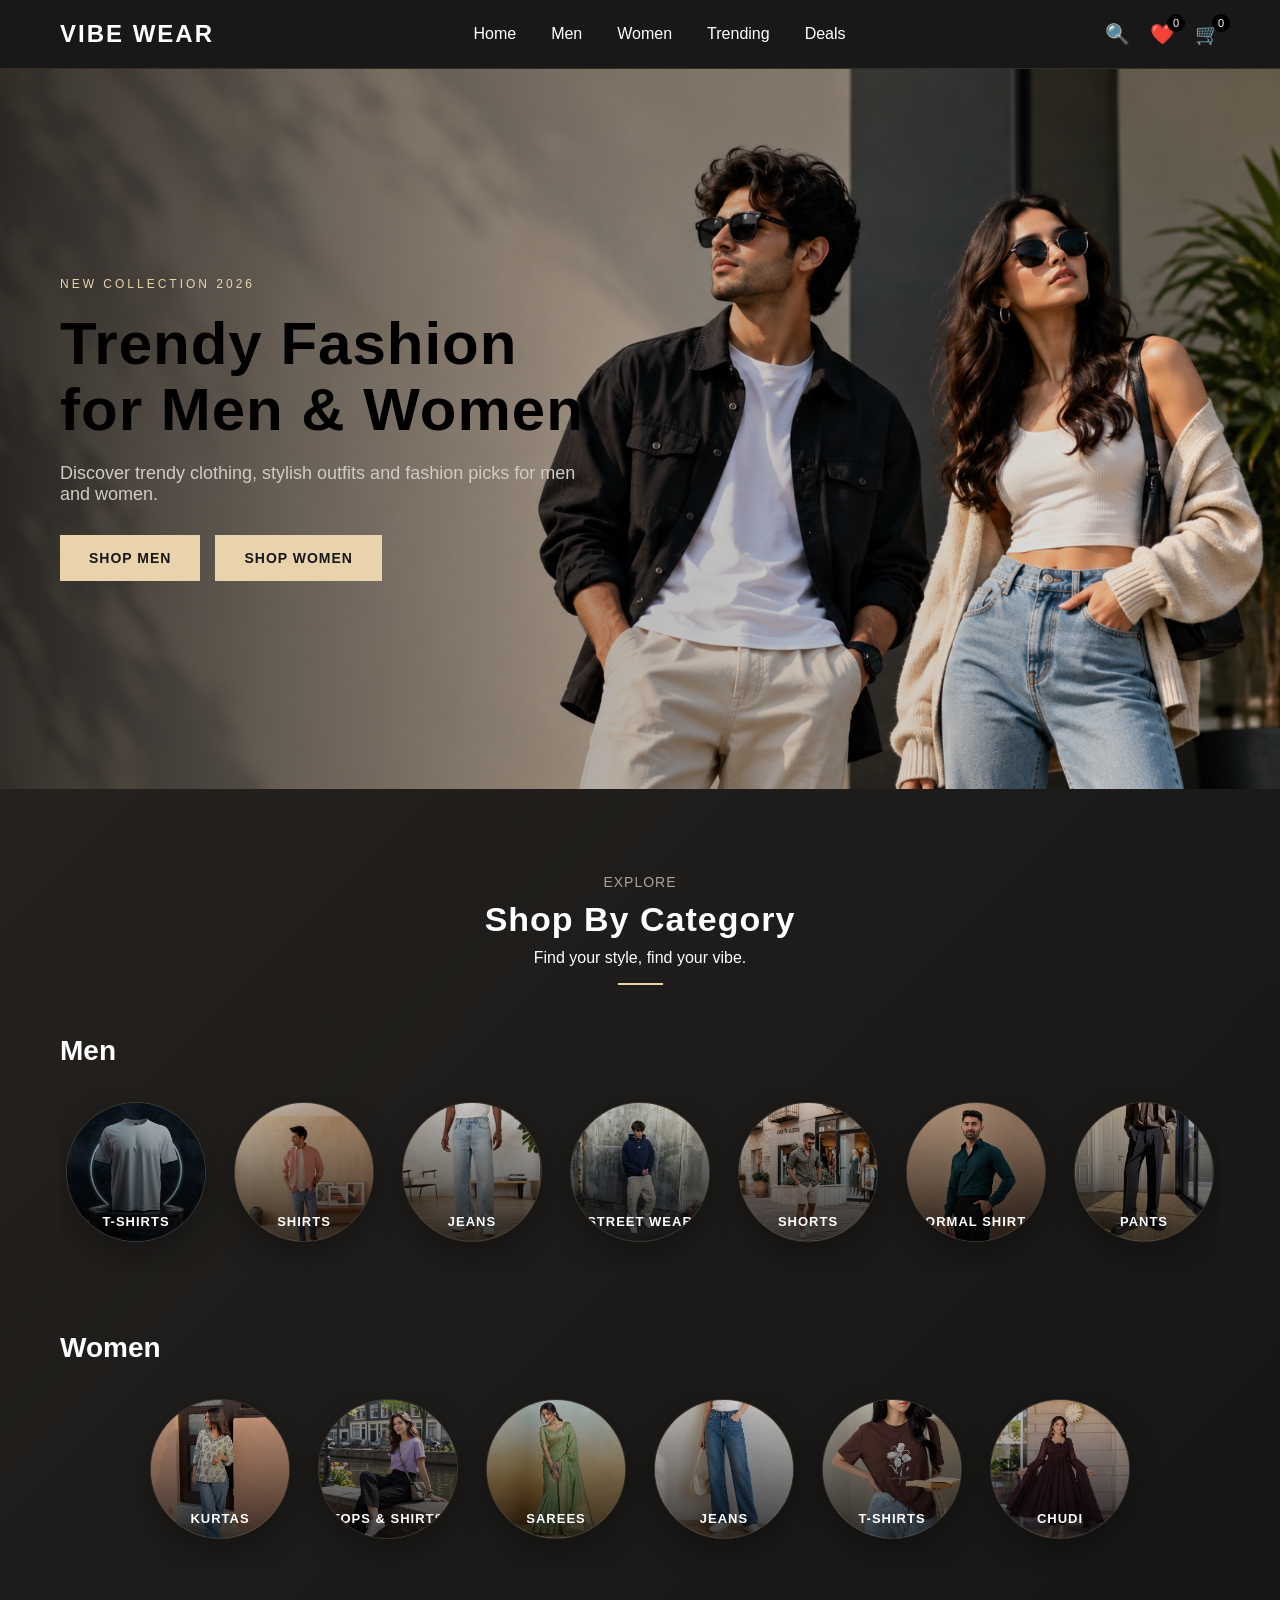
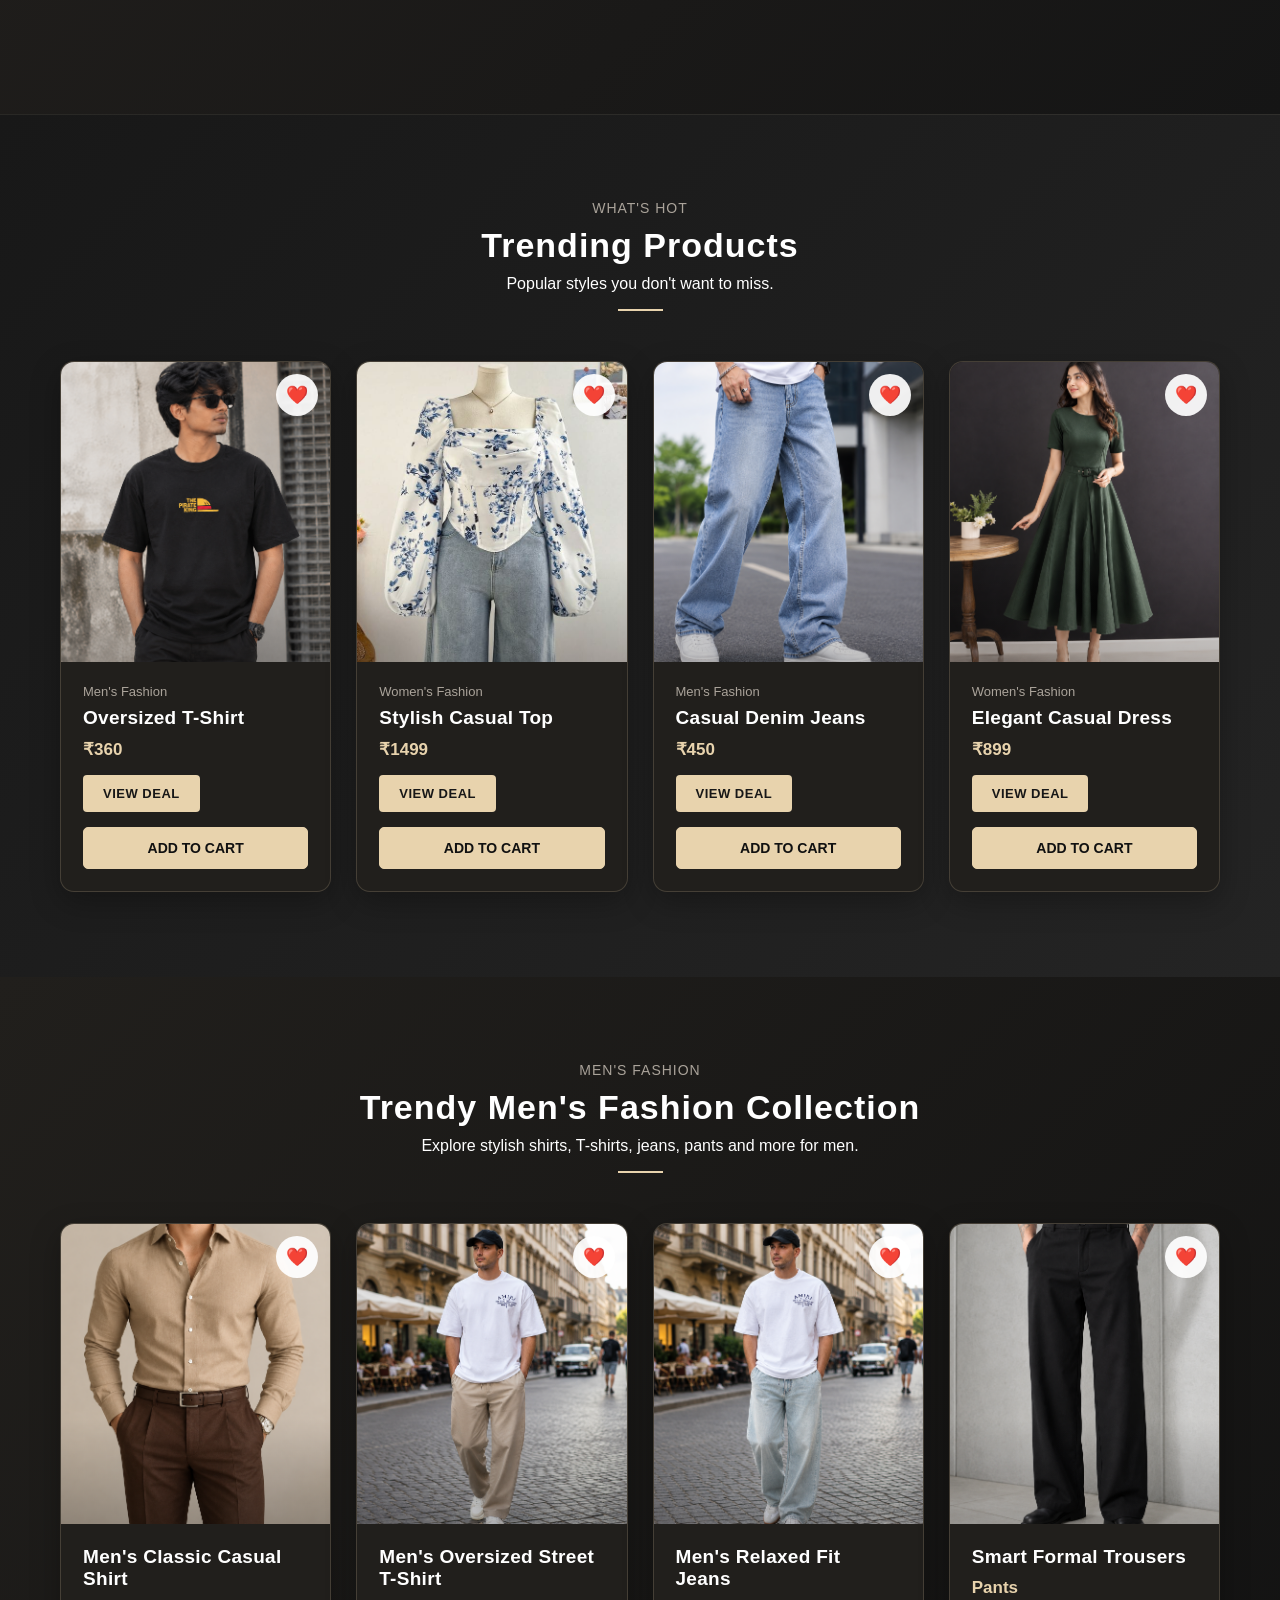
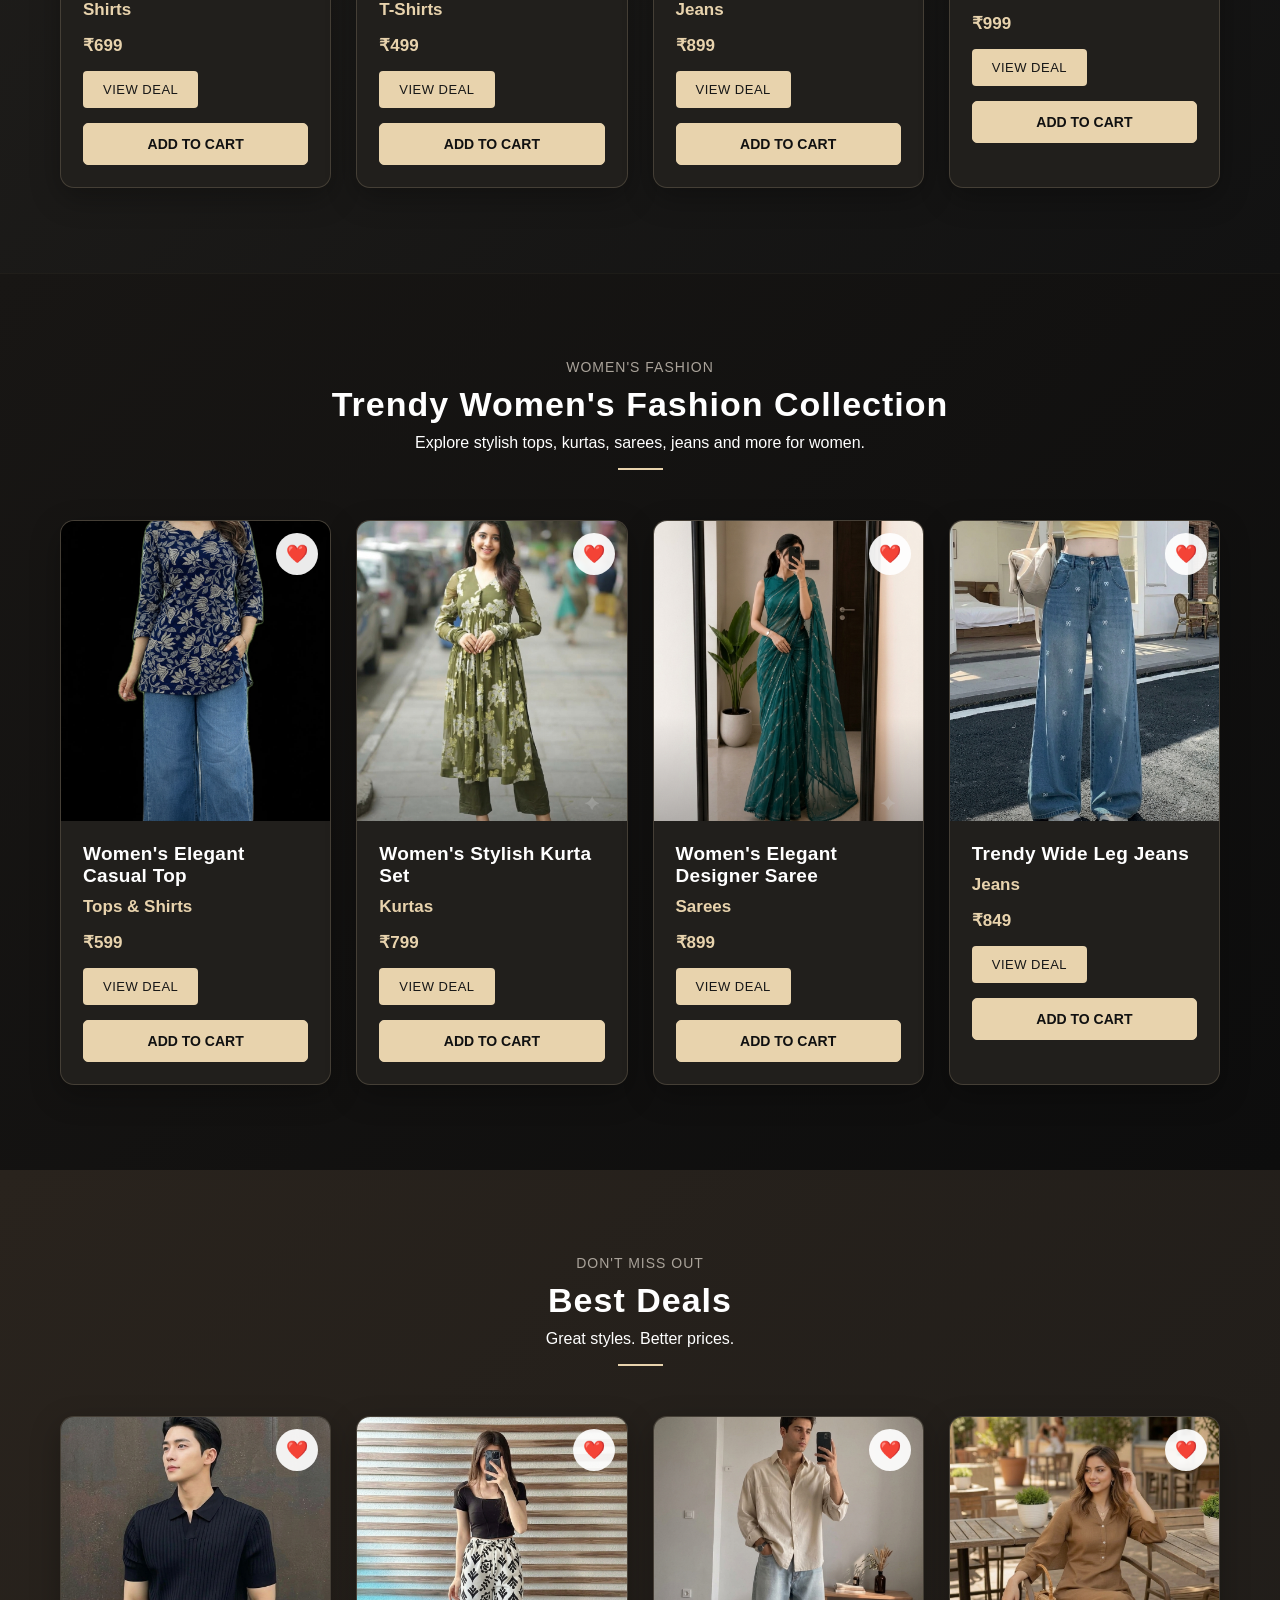
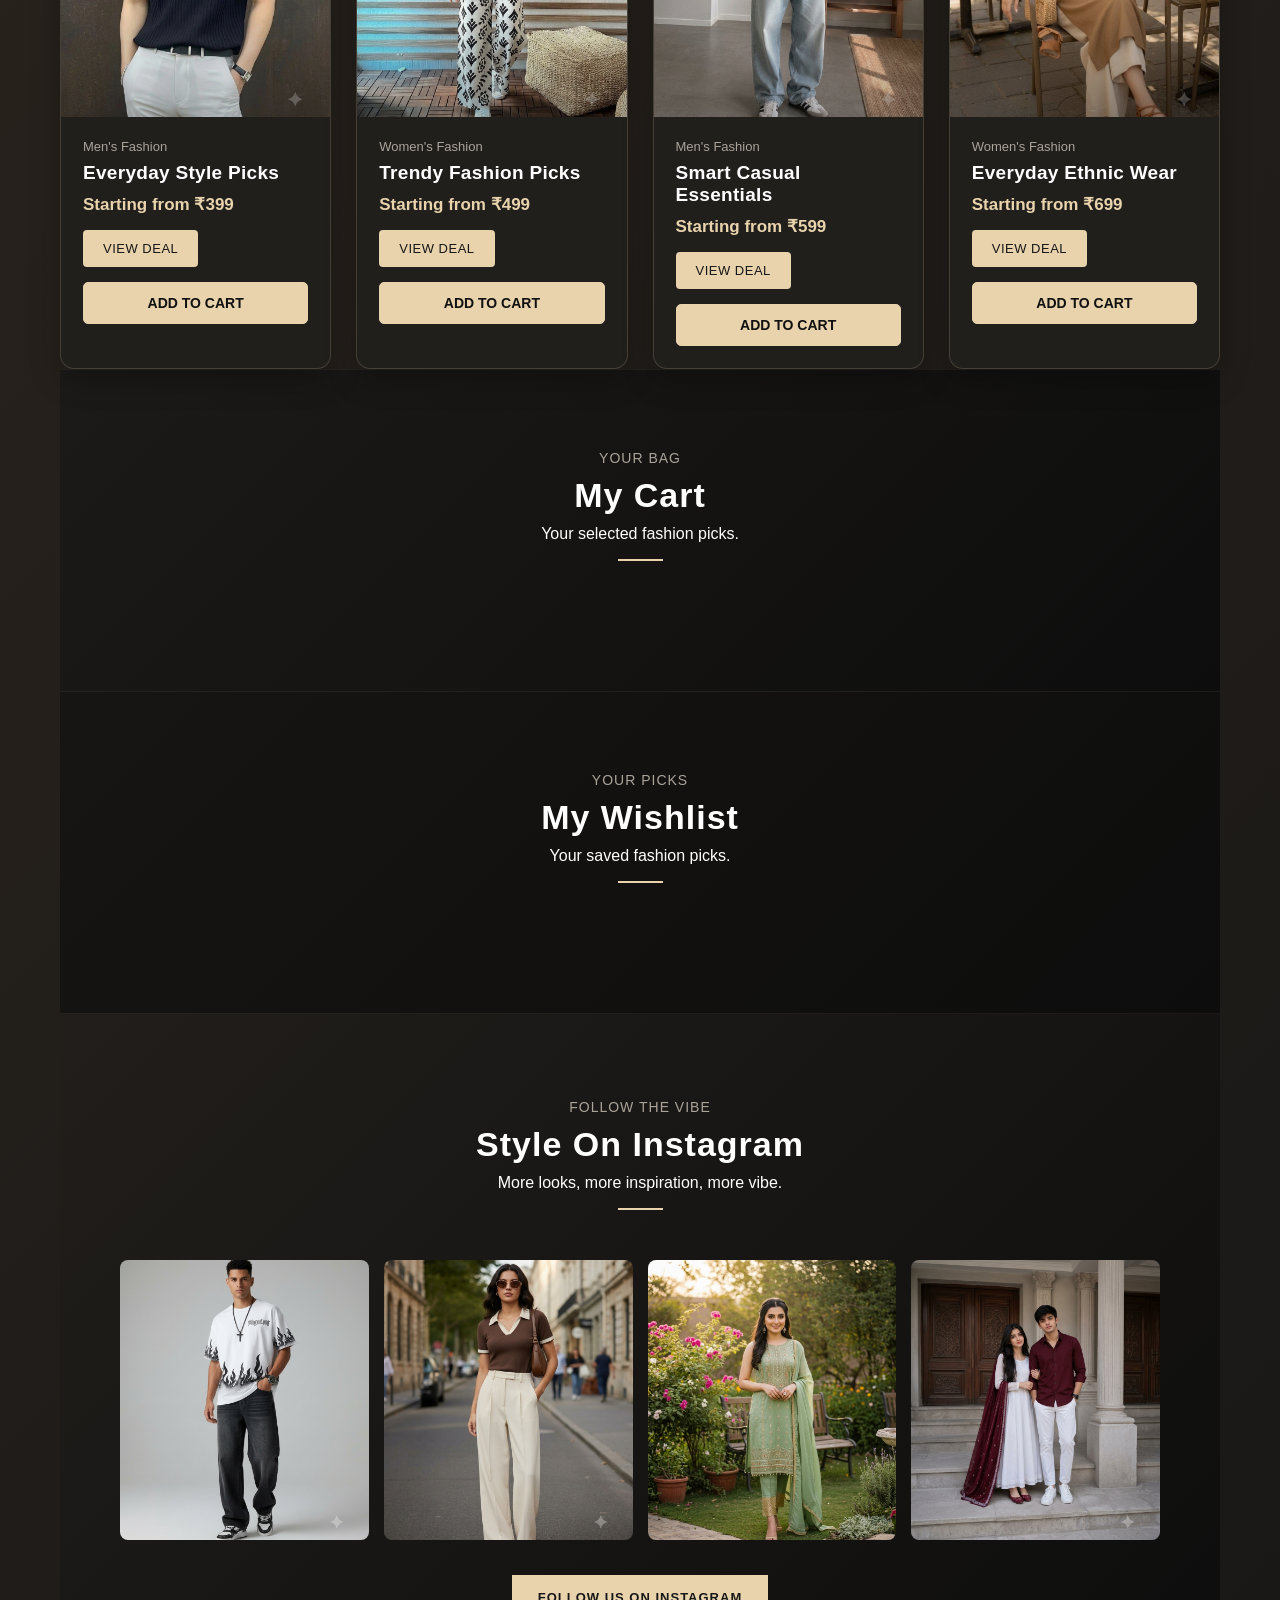
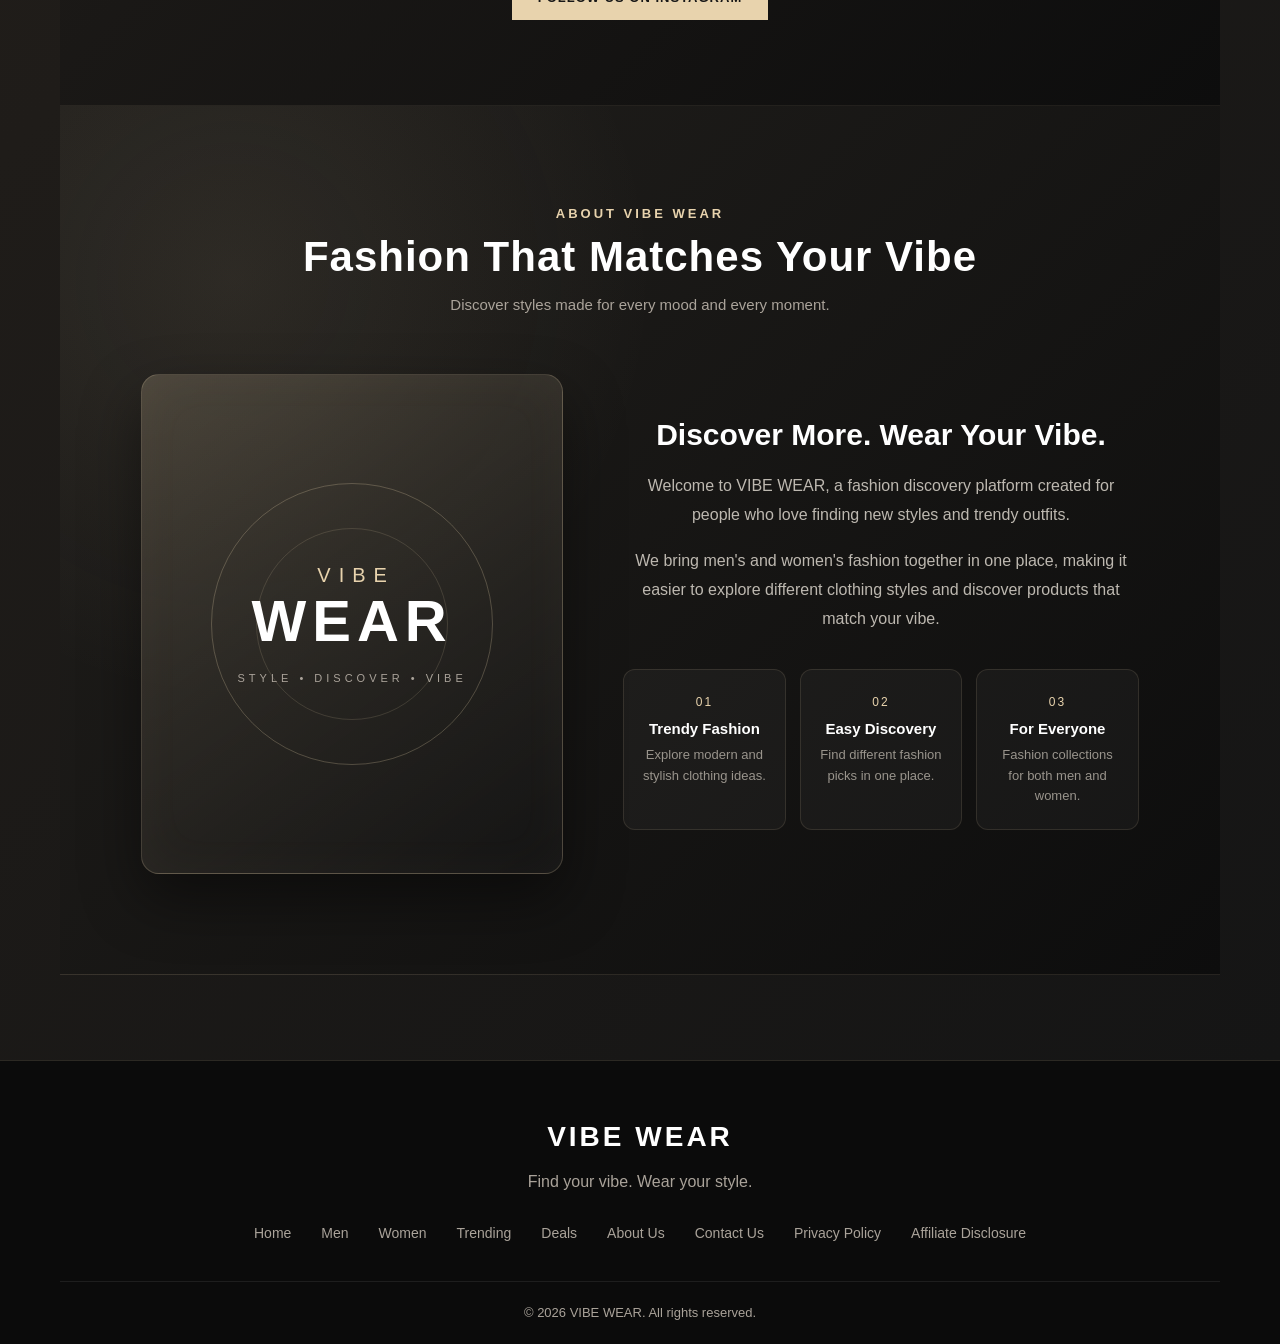
==== commit e6557e94: "Update index.html" ====
--- a/index.html
+++ b/index.html
@@ -208,7 +208,7 @@
         <p class="product-category">Men's Fashion</p>
         <h3>Casual Denim Jeans</h3>
         <p class="product-price">₹450</p>
-        <a href="<a href="https://dl.flipkart.com/s/!Pxv6qNNNN" target="_blank" rel="noopener noreferrer" class="deal-btn">VIEW DEAL</a>" class="deal-btn">VIEW DEAL</a>
+        <a href="https://dl.flipkart.com/s/!Pxv6qNNNN" target="_blank" rel="noopener noreferrer" class="deal-btn">VIEW DEAL</a>
     </div>
 </div>
 
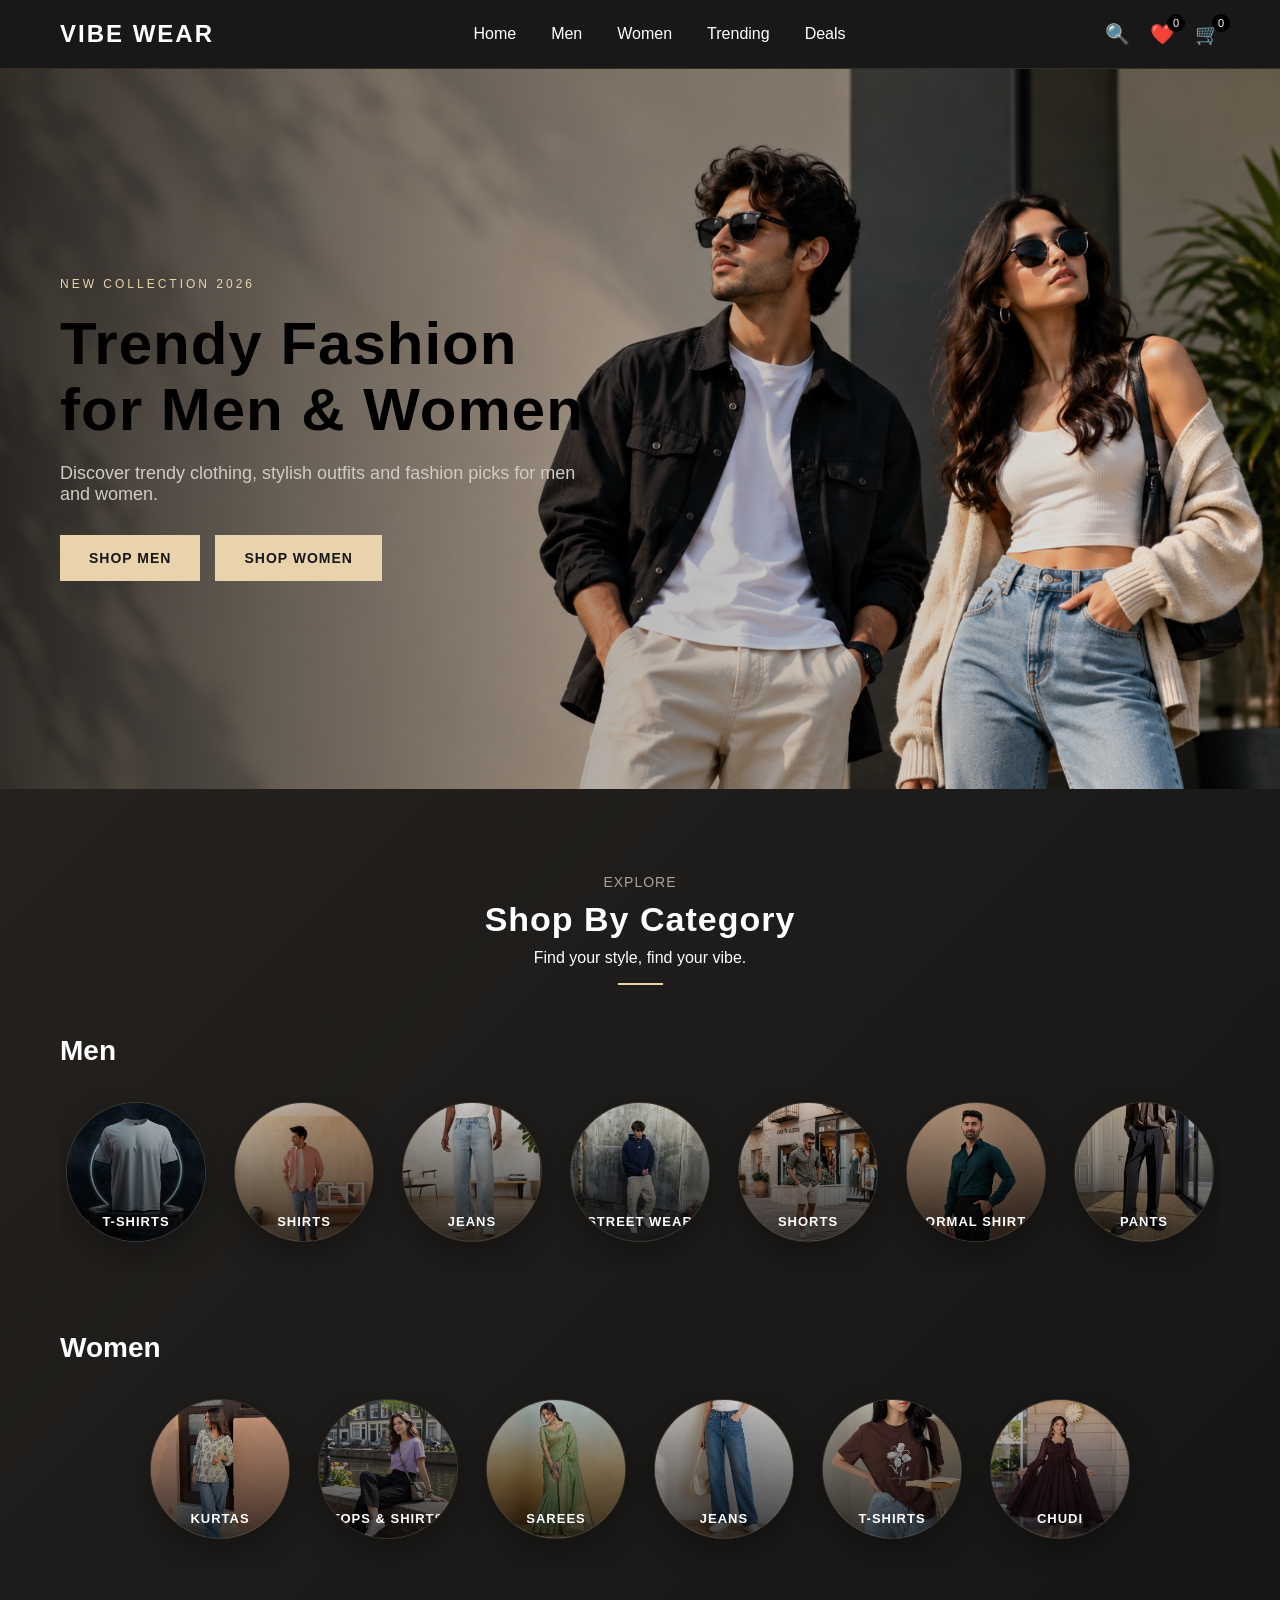
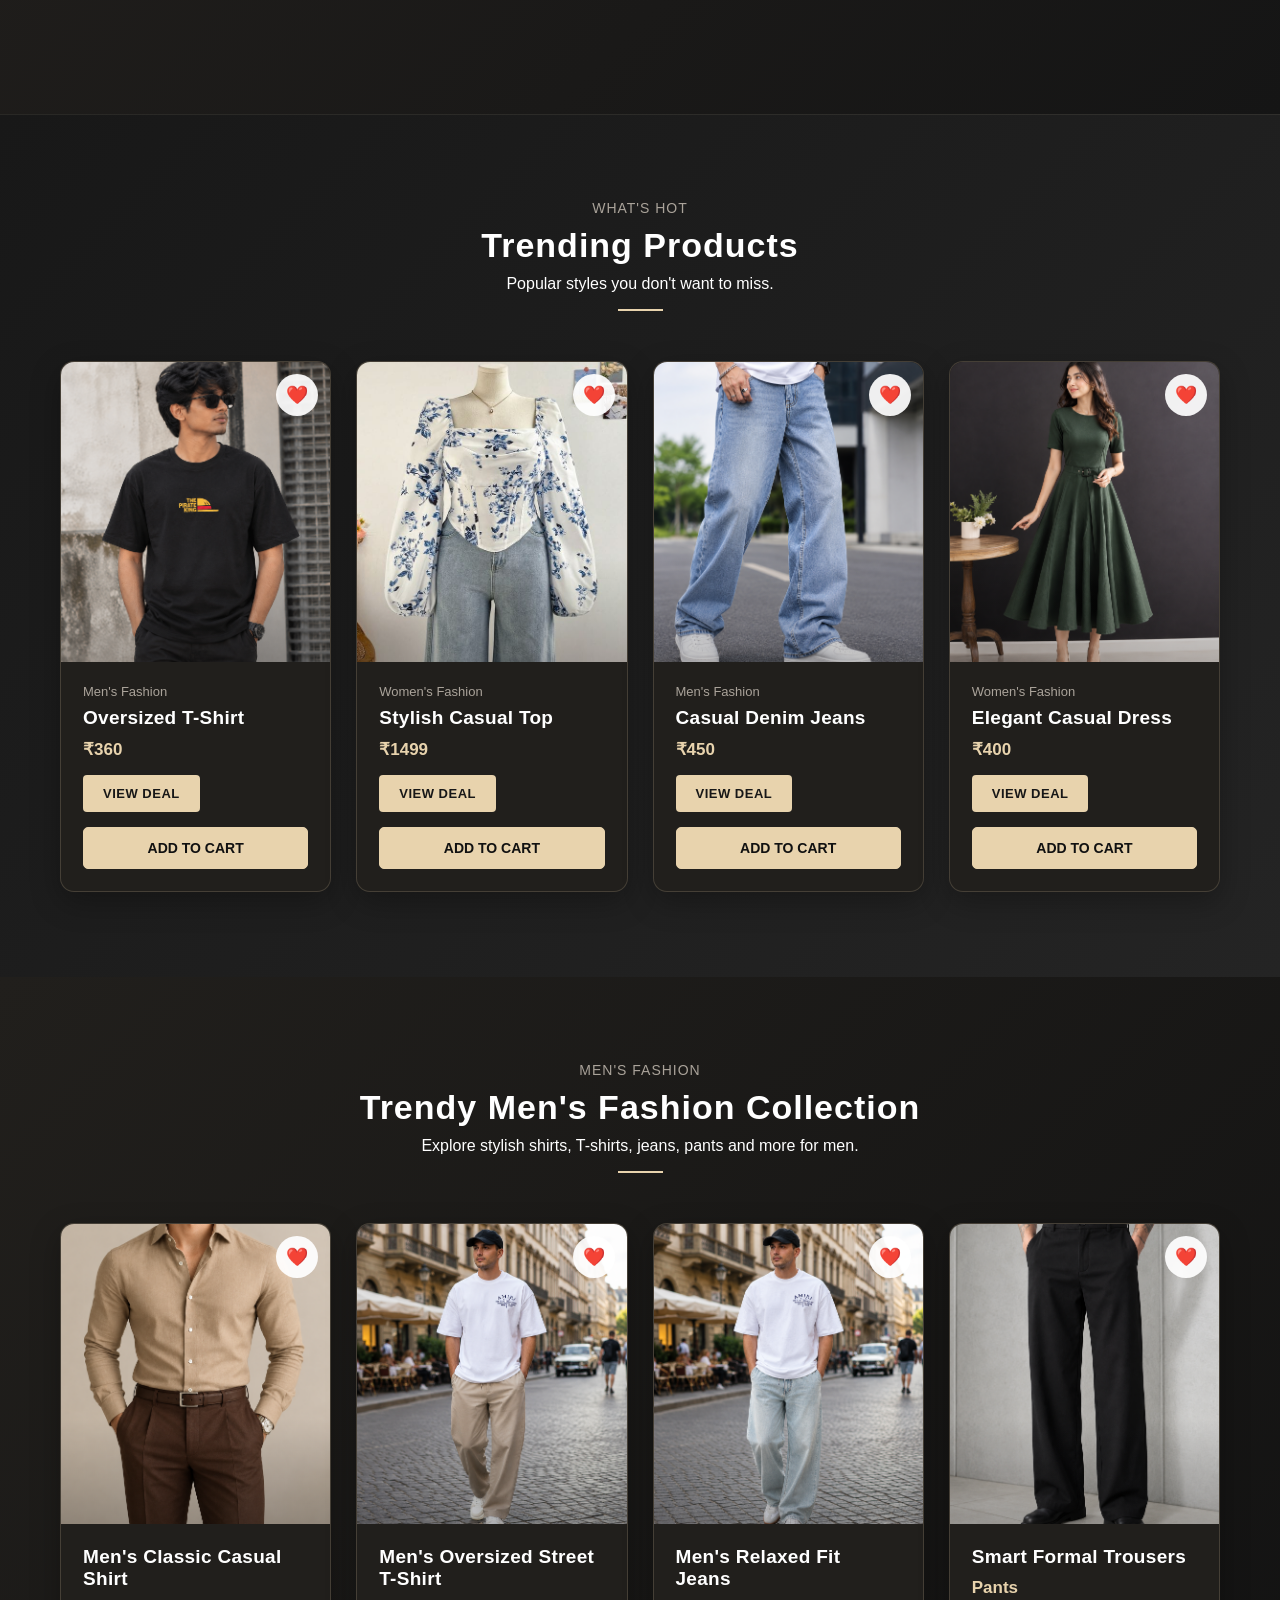
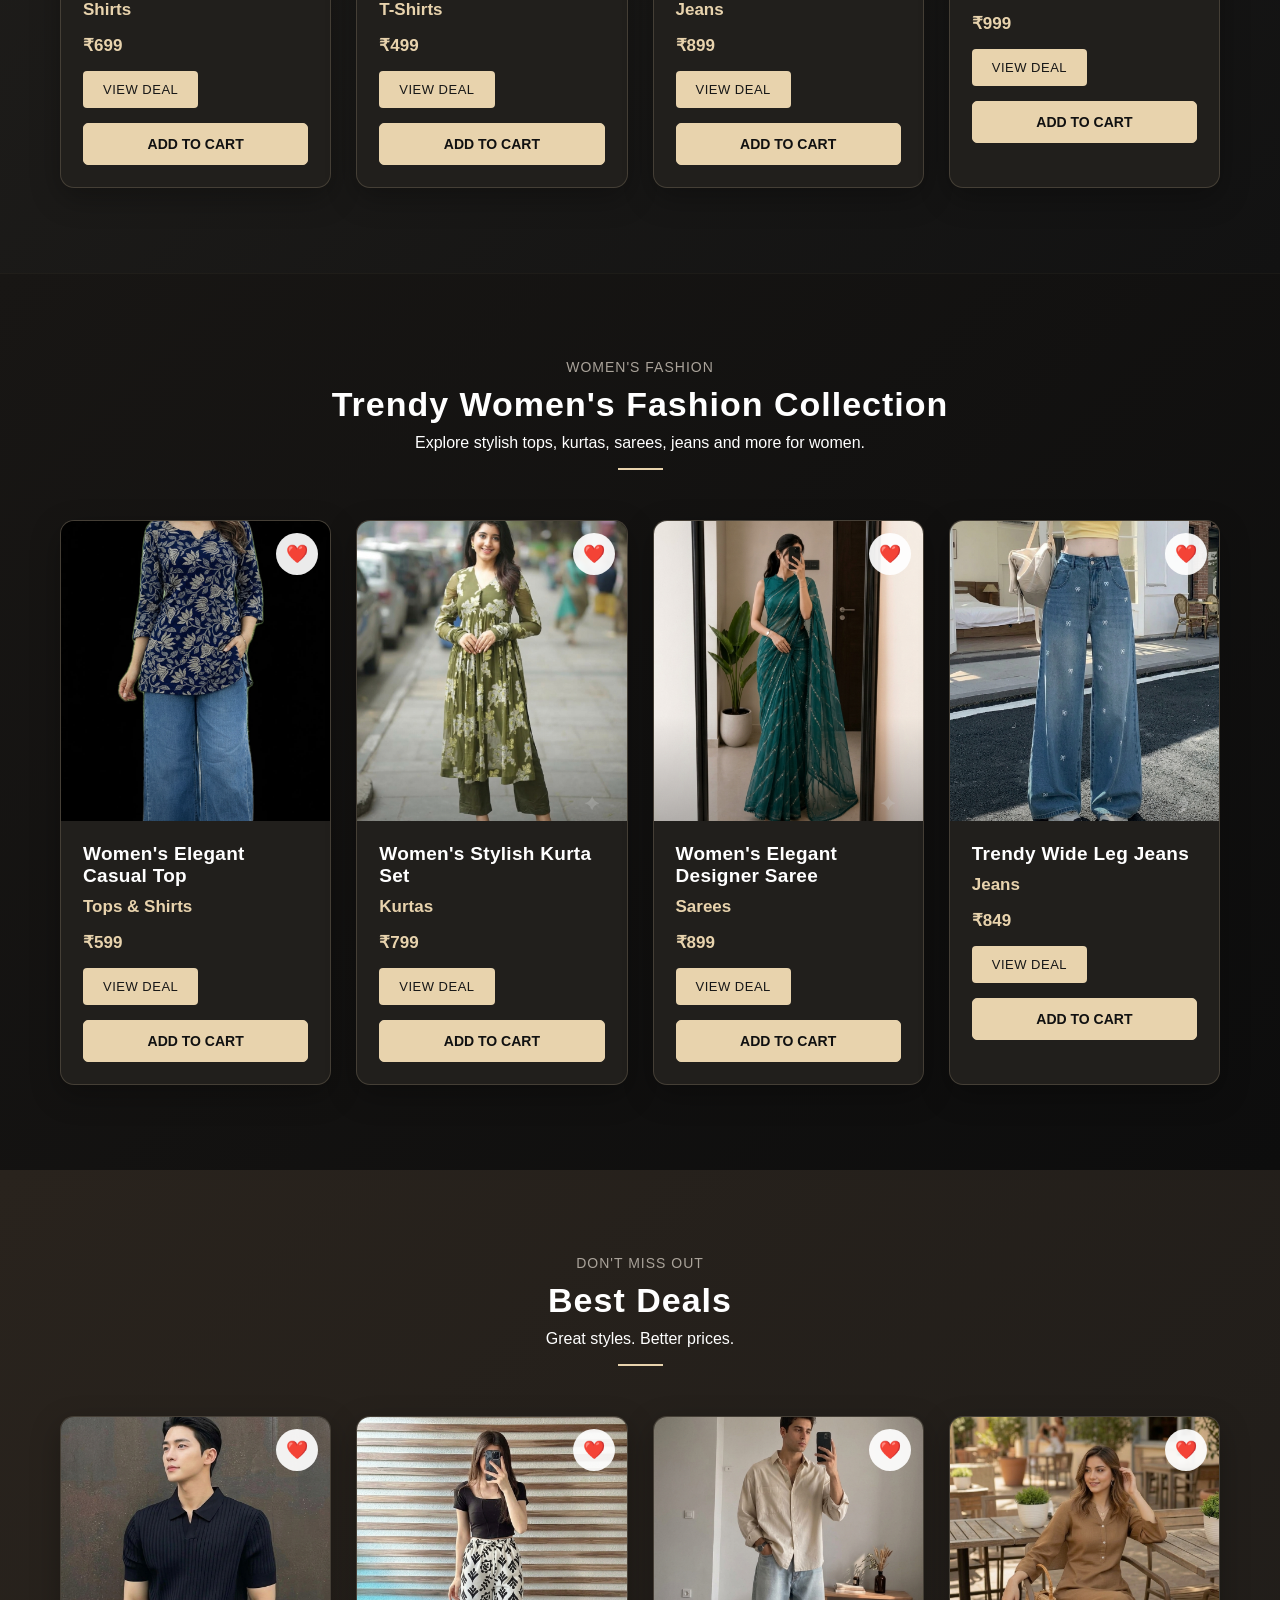
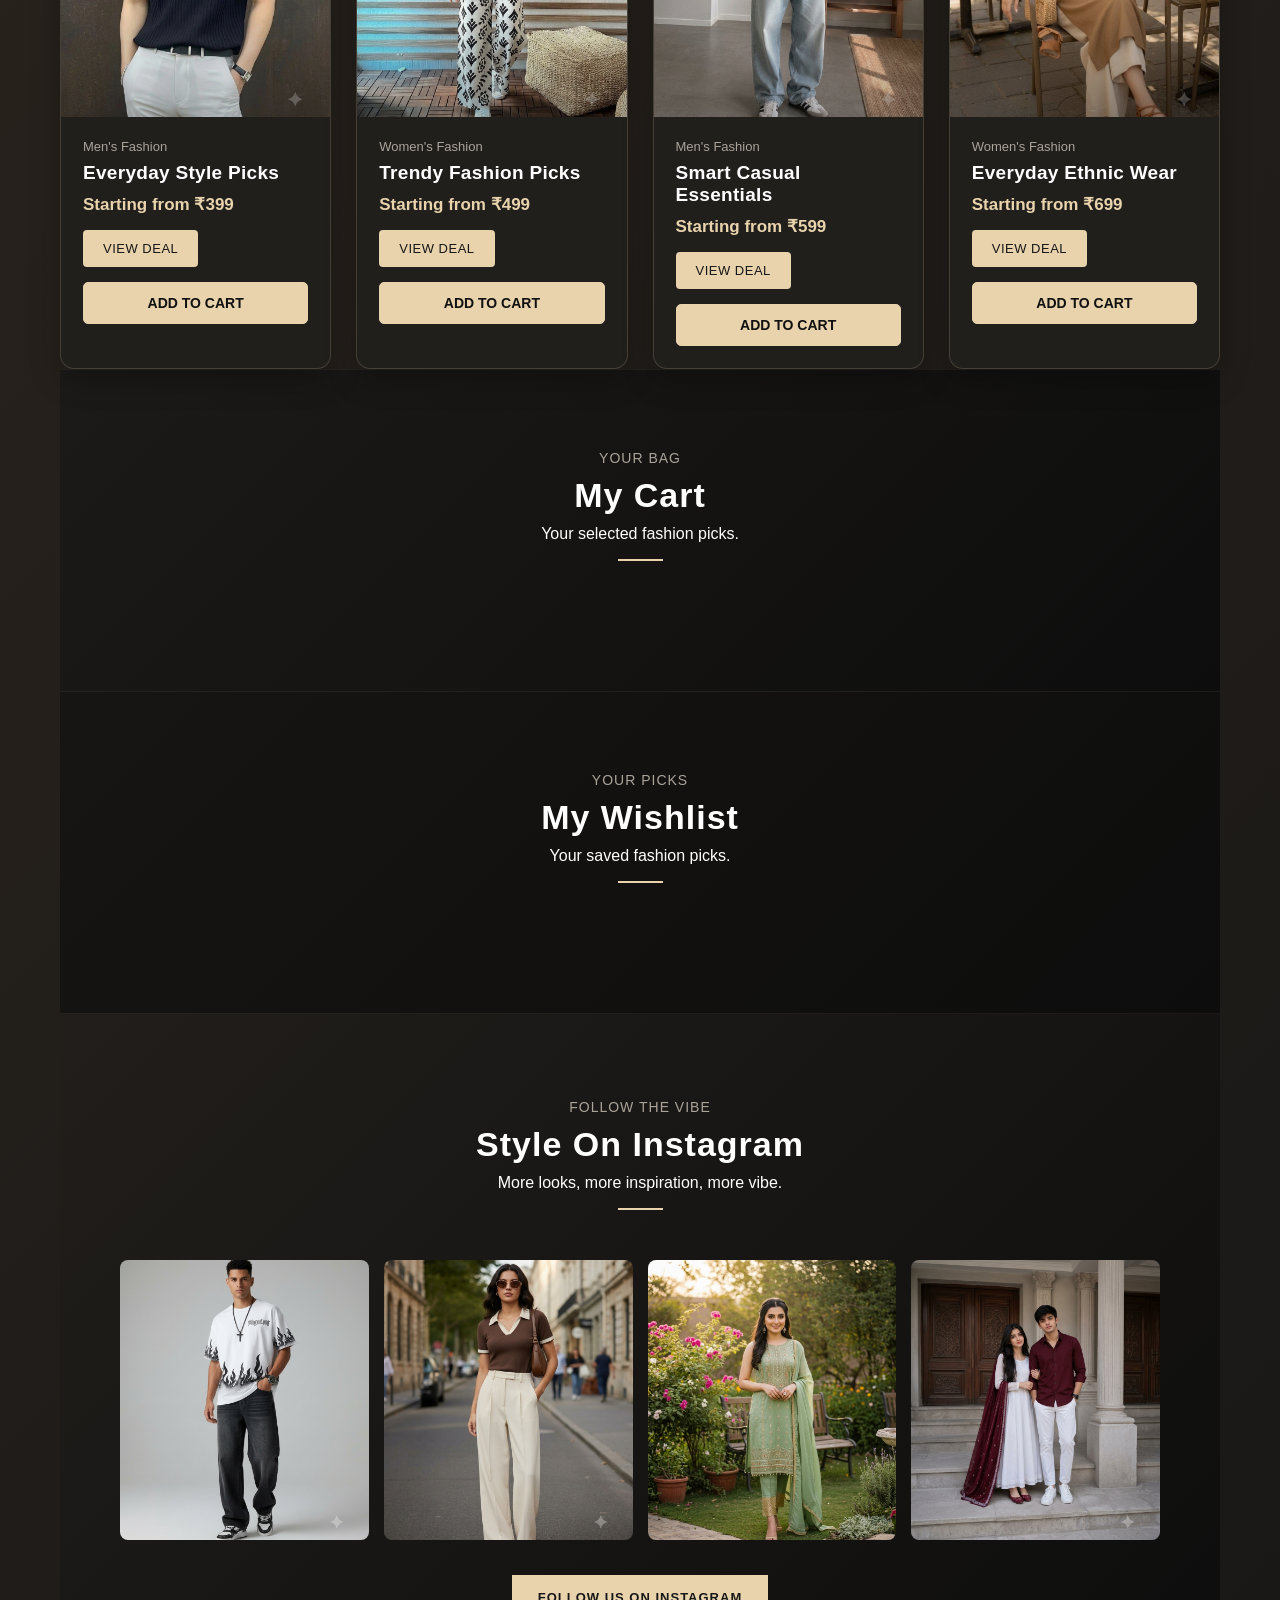
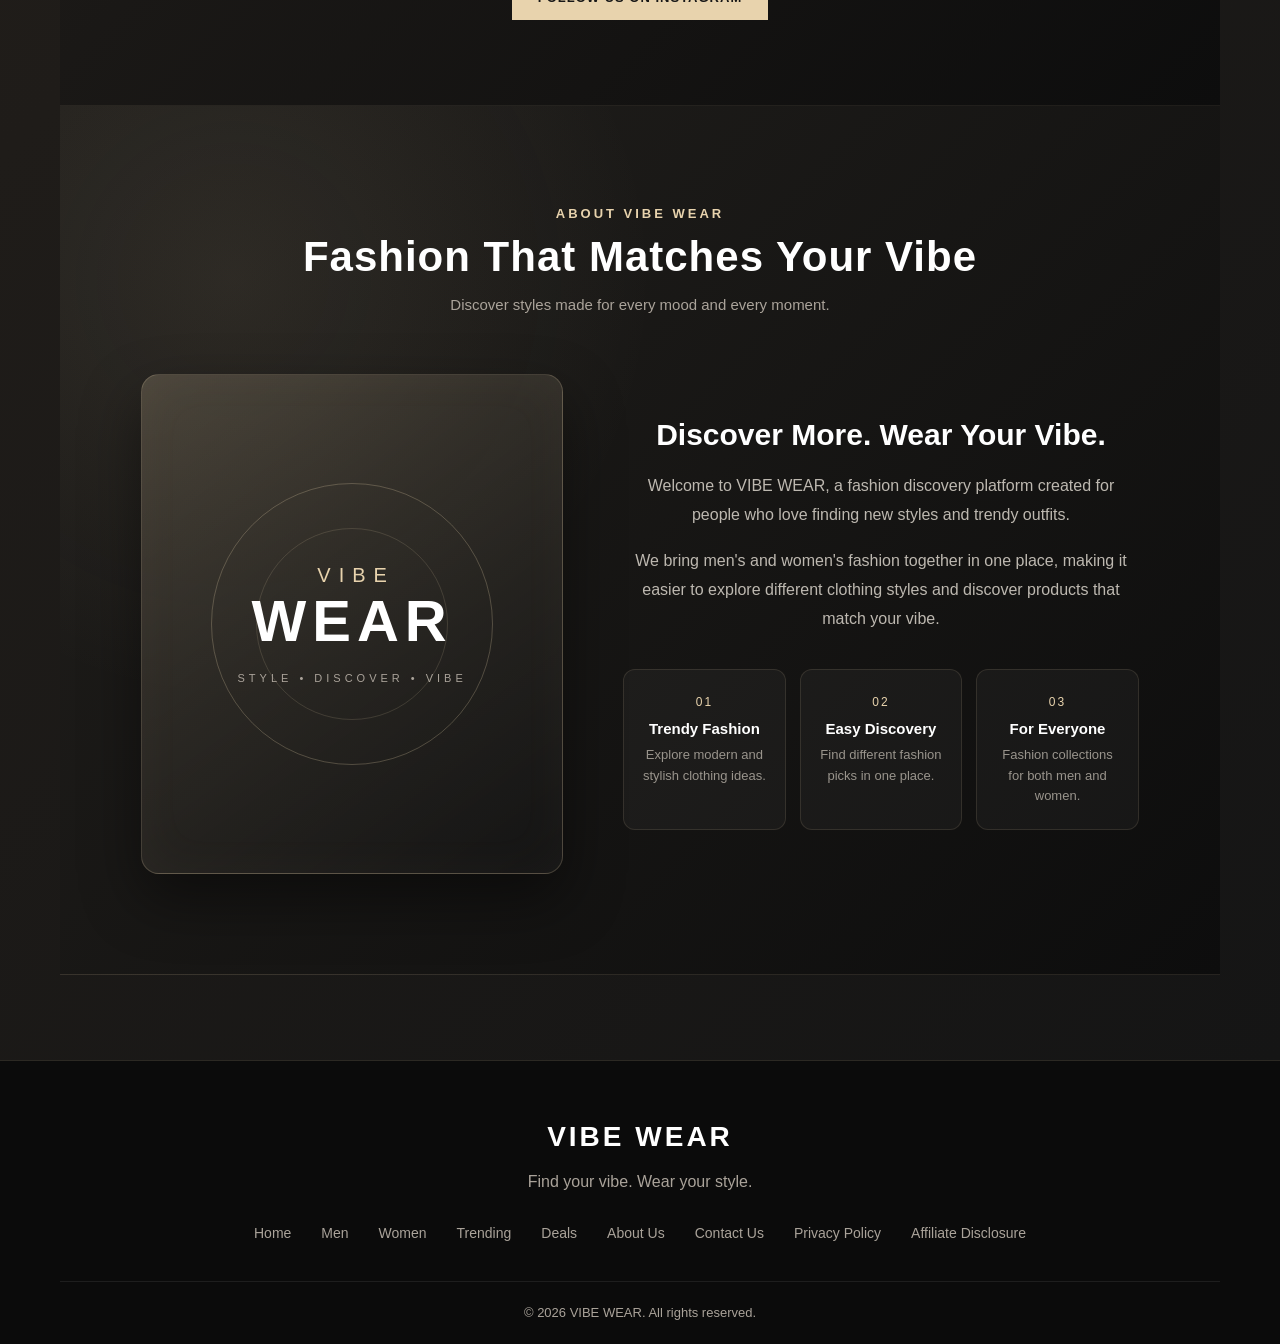
==== commit b390b697: "Update index.html" ====
--- a/index.html
+++ b/index.html
@@ -220,8 +220,8 @@
     <div class="product-info">
         <p class="product-category">Women's Fashion</p>
         <h3>Elegant Casual Dress</h3>
-        <p class="product-price">₹899</p>
-        <a href="#" class="deal-btn">VIEW DEAL</a>
+        <p class="product-price">₹400</p>
+        <a href="https://fktr.in/VSnwjiZ" target="_blank" rel="noopener noreferrer" class="deal-btn">VIEW DEAL</a>
     </div>
 </div>
 
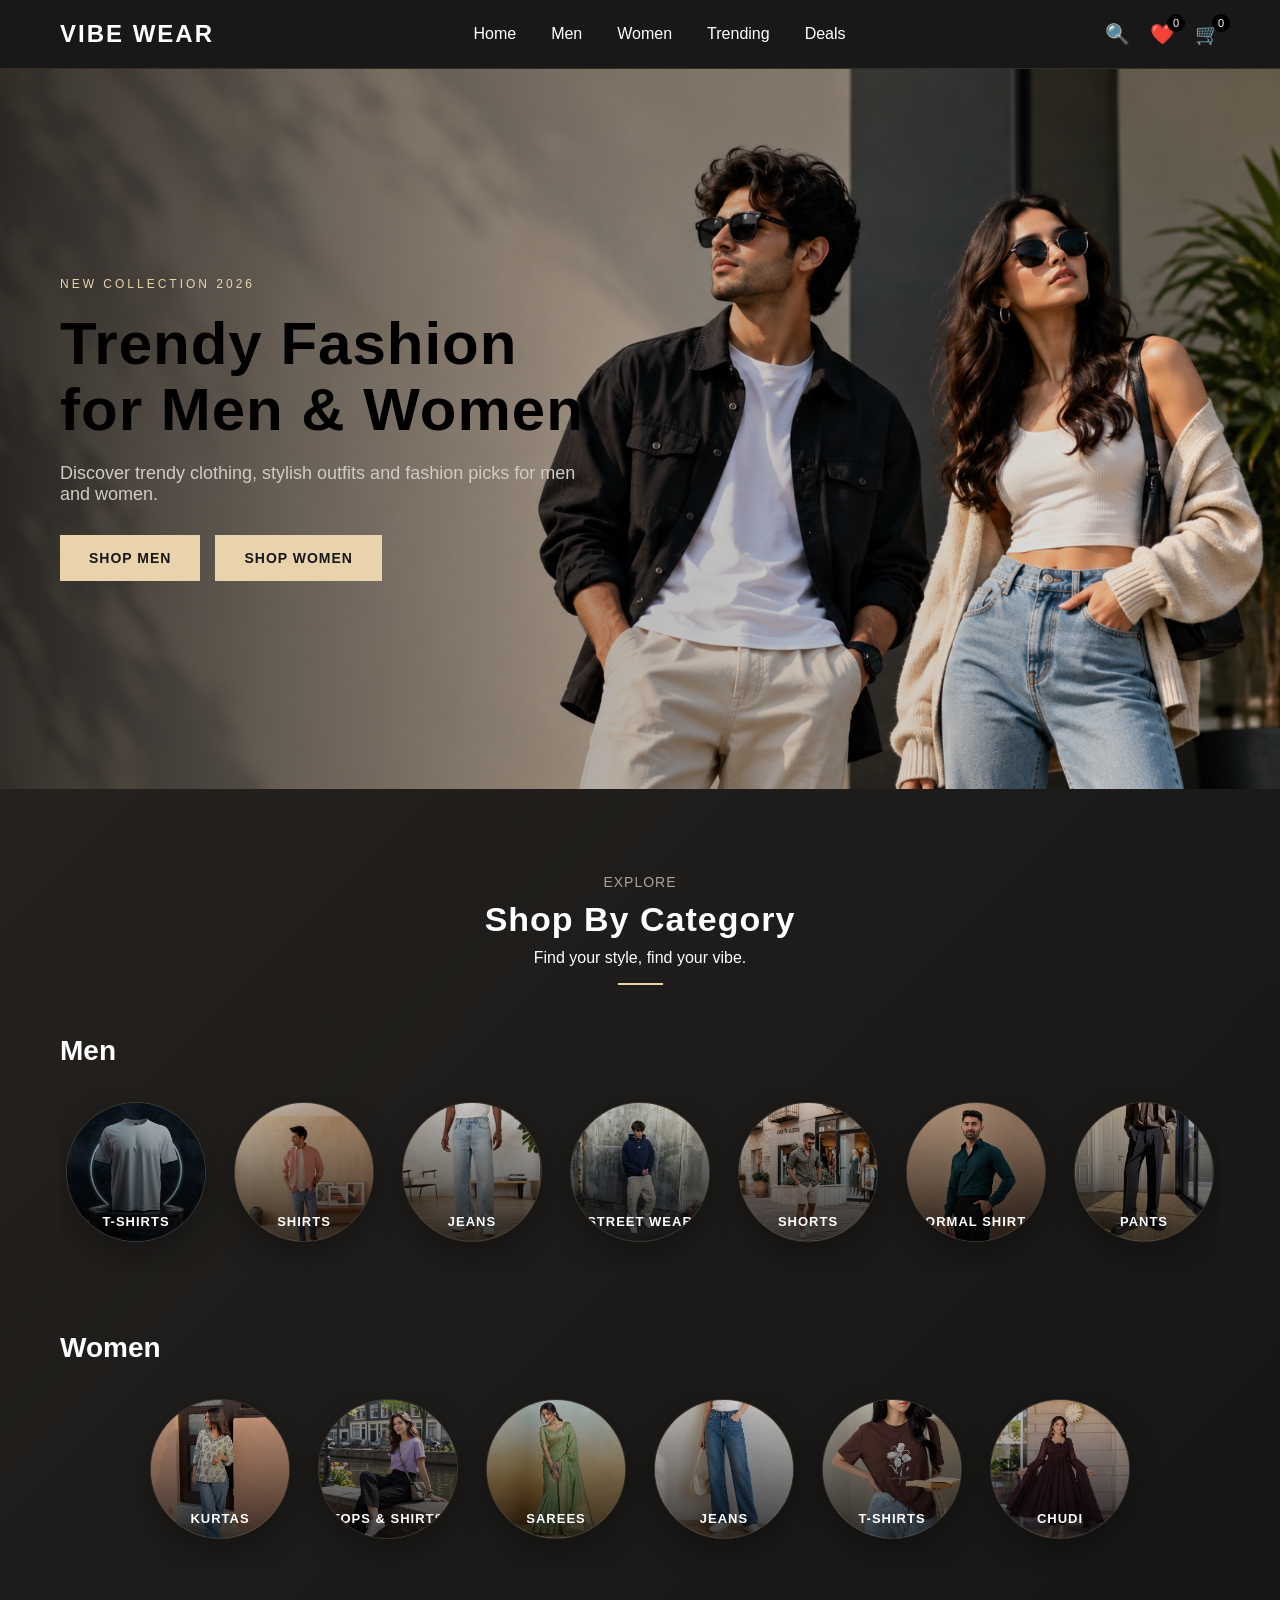
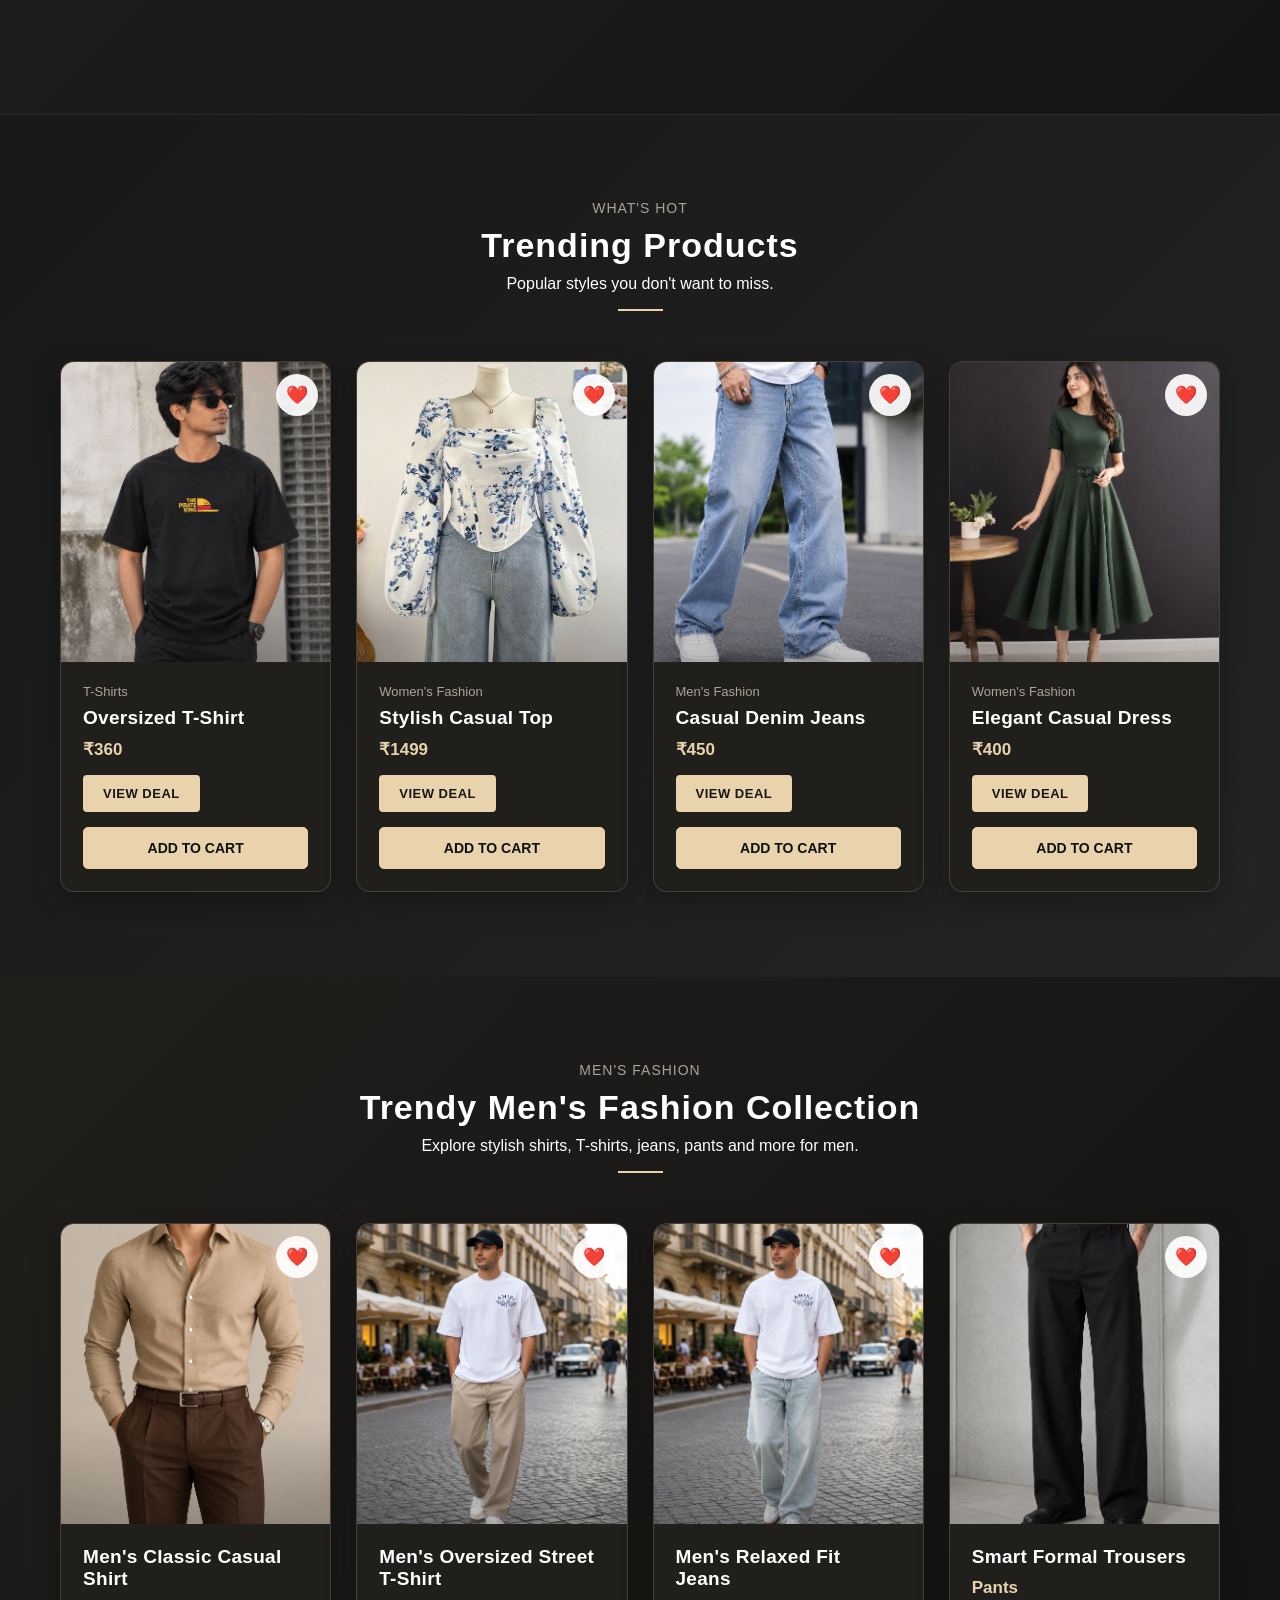
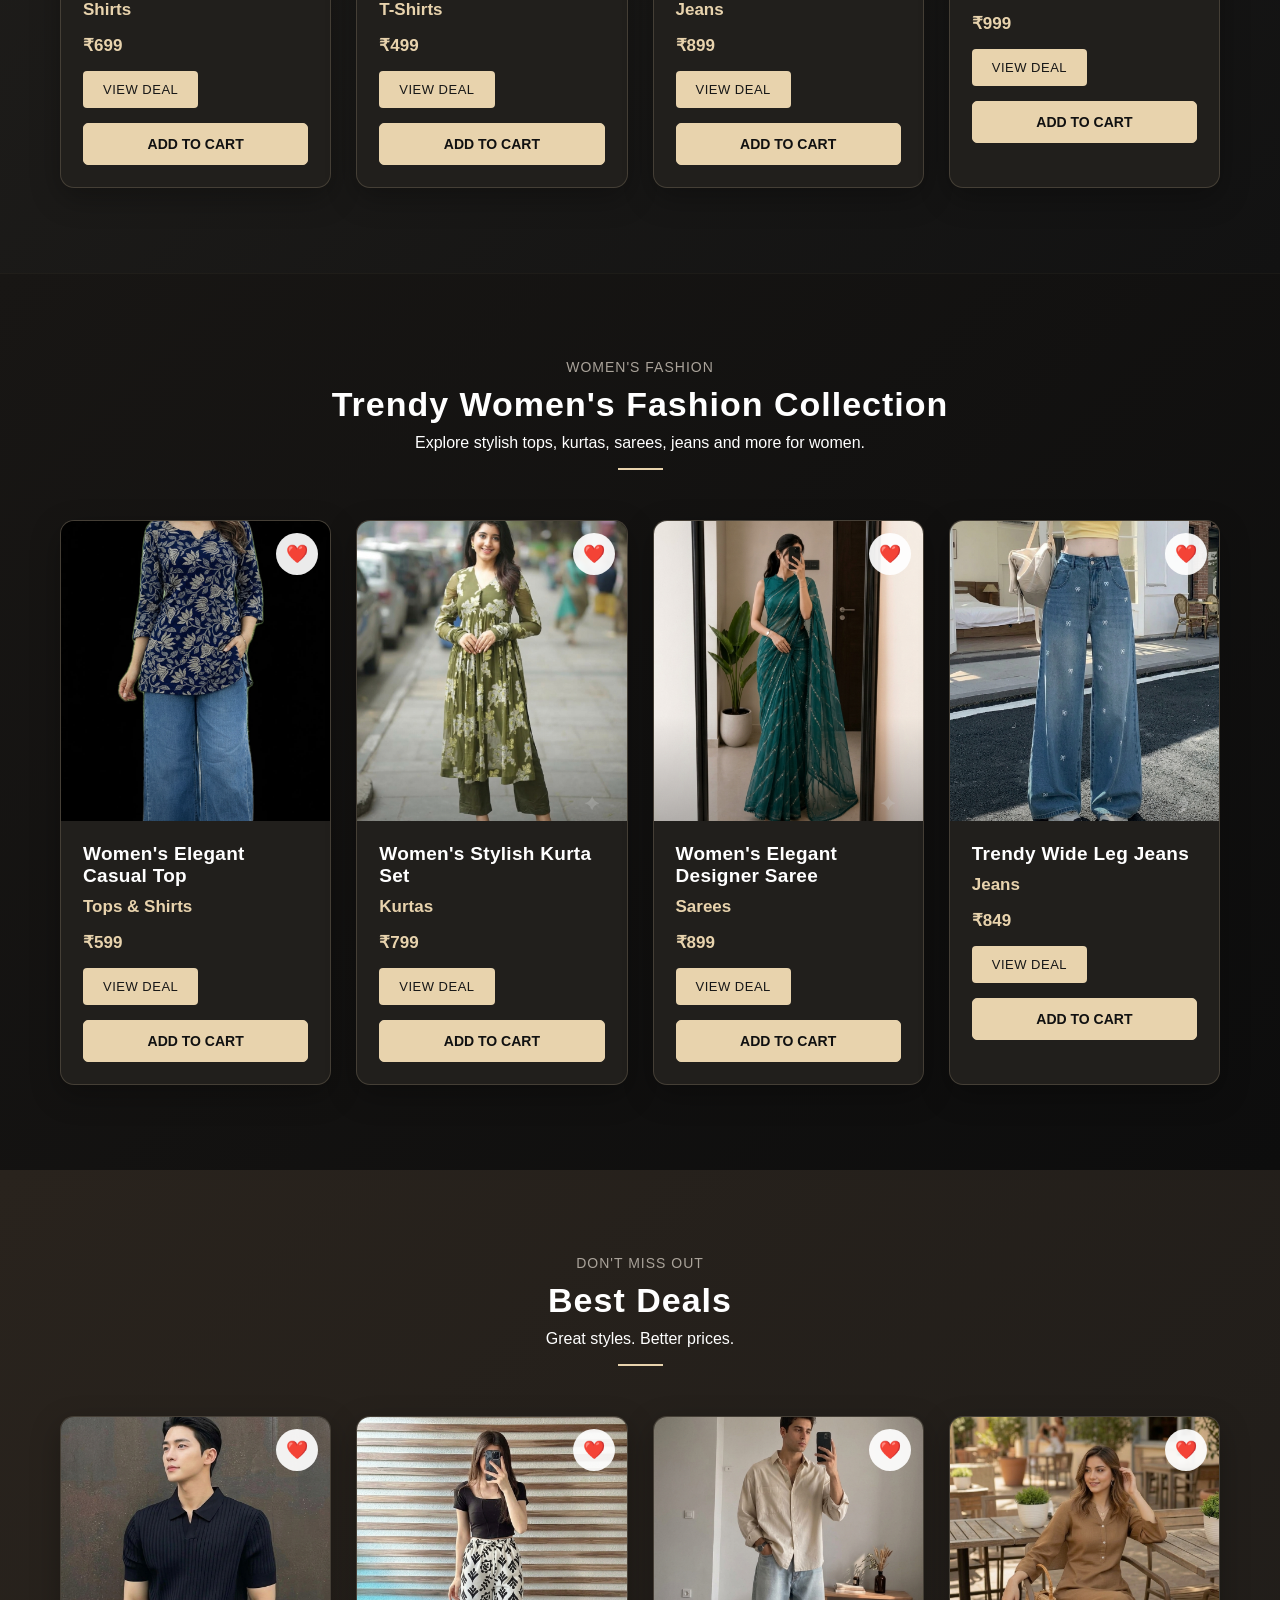
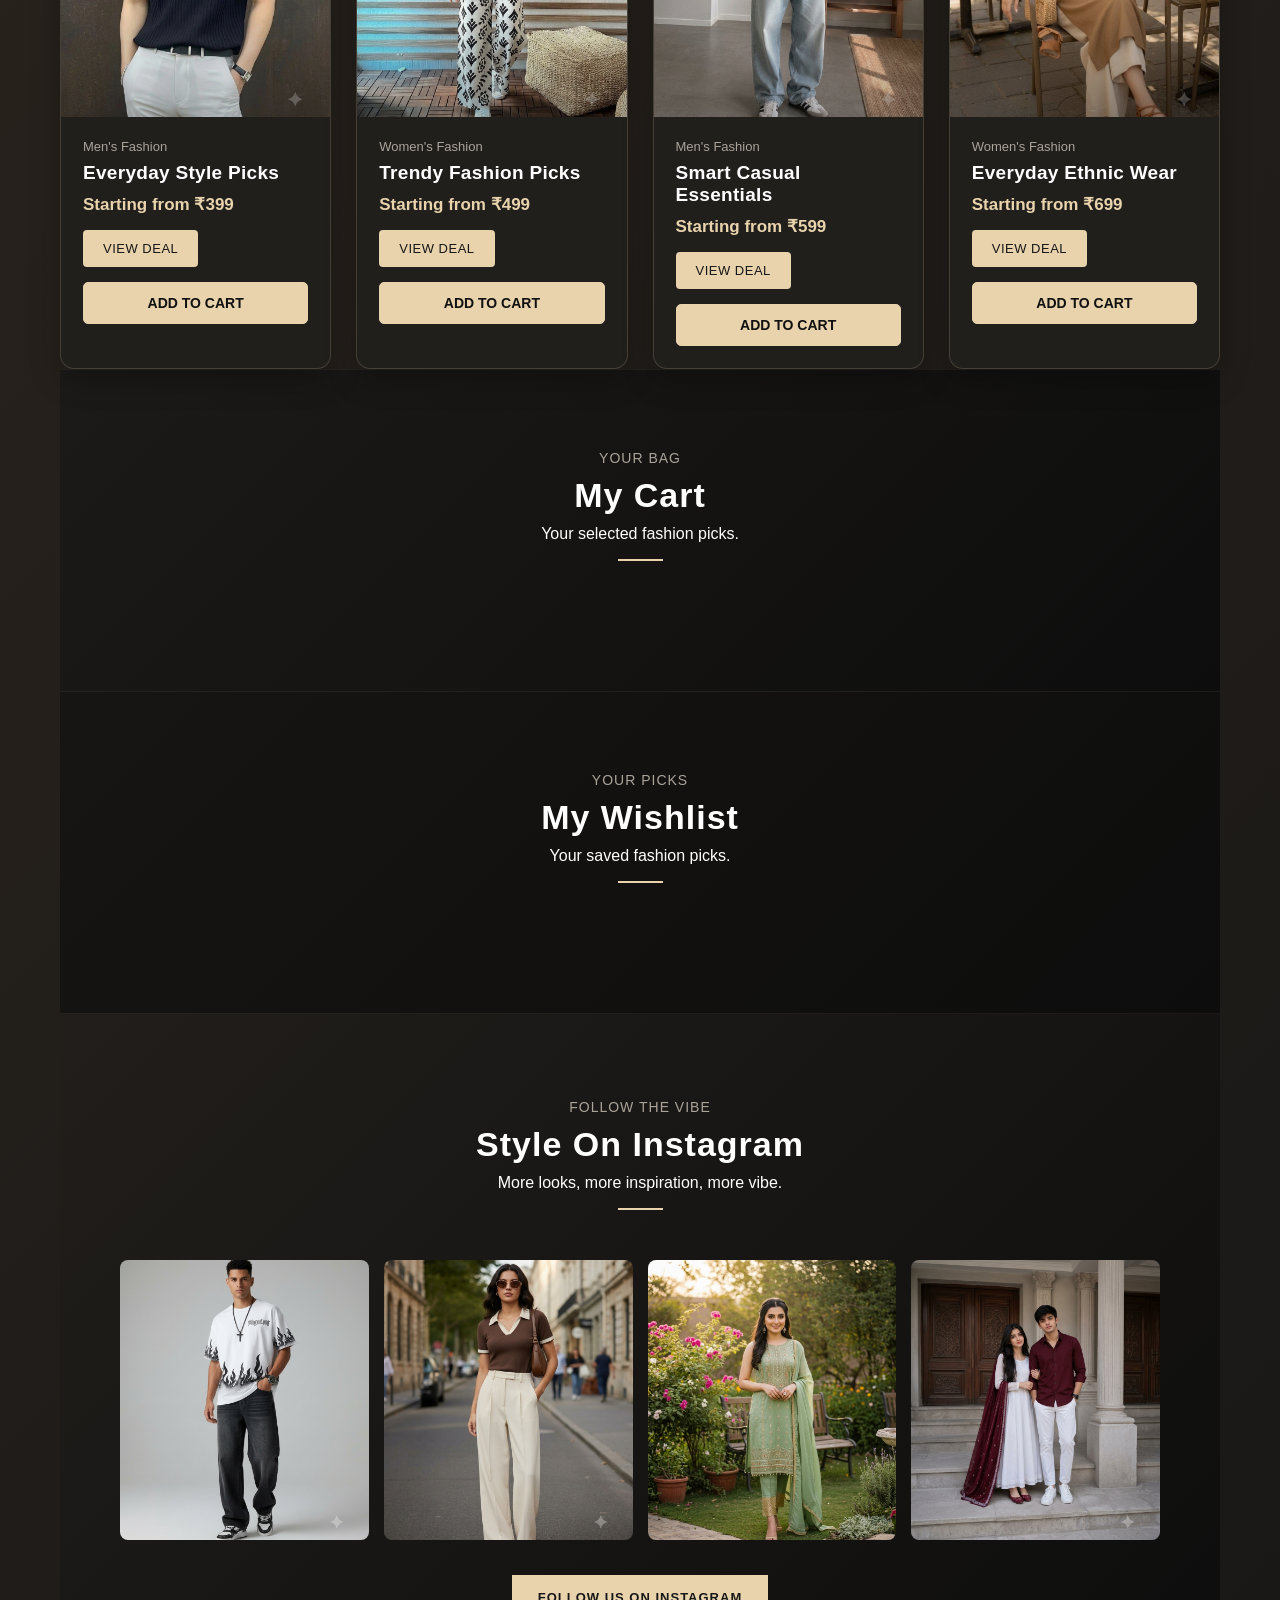
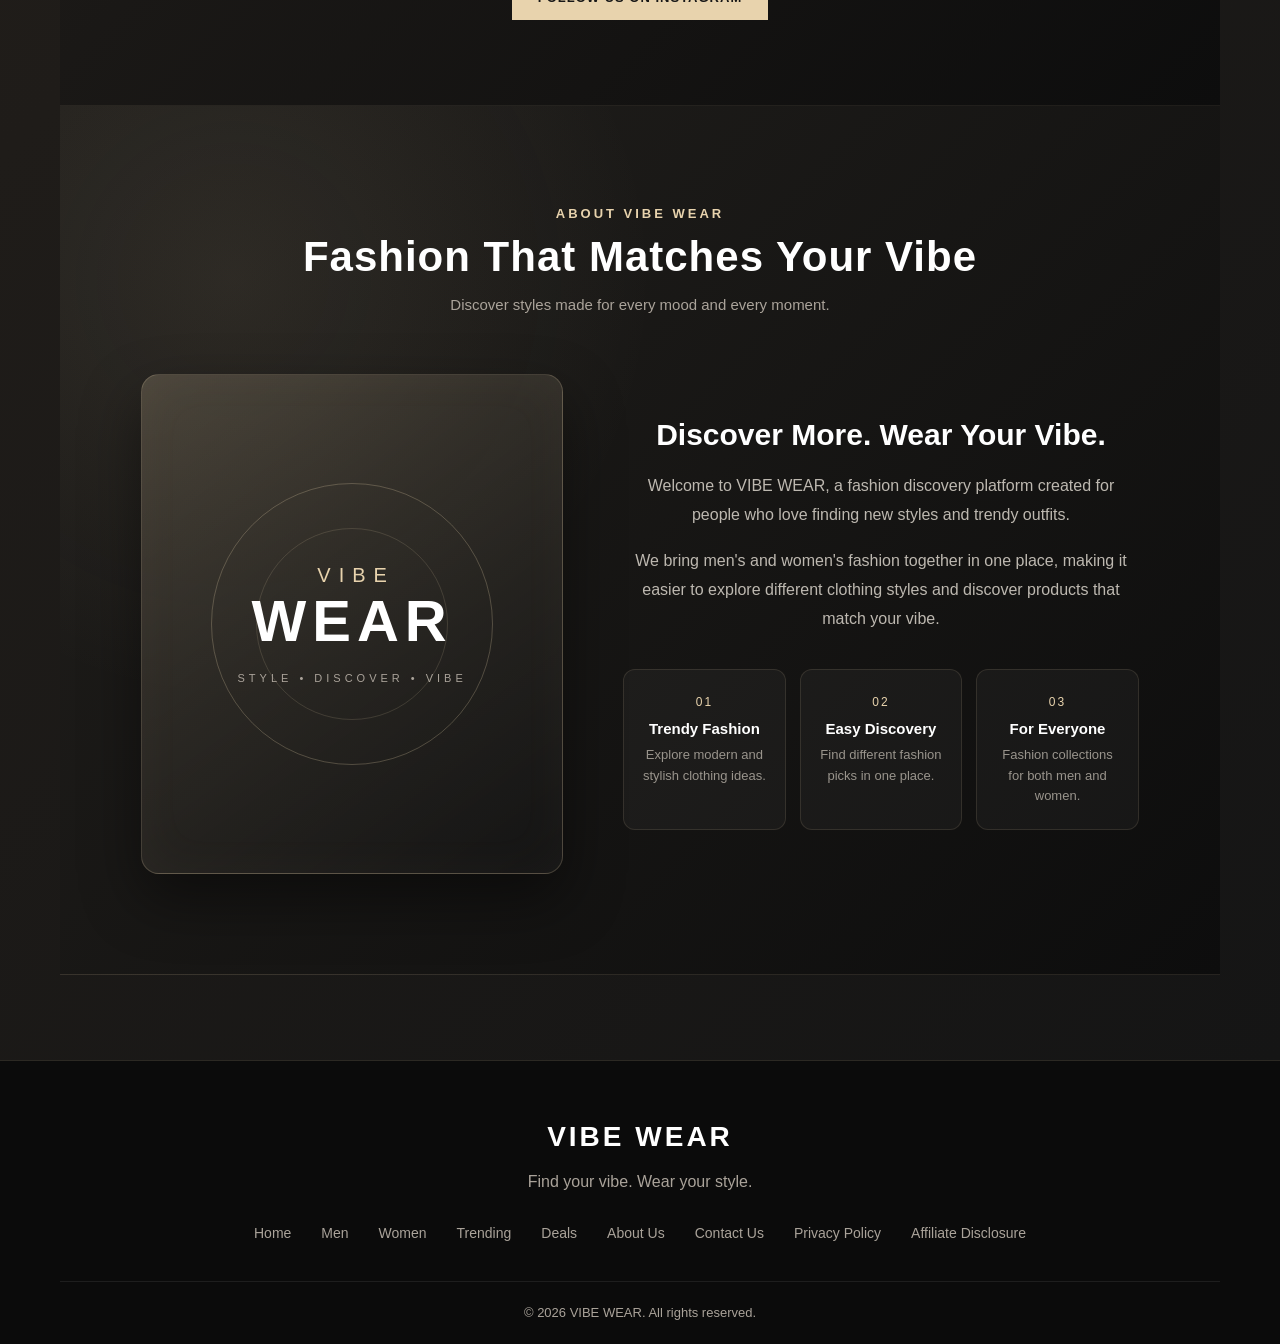
==== commit de750f14: "Update index.html" ====
--- a/index.html
+++ b/index.html
@@ -180,7 +180,7 @@
             <button class="wishlist-btn">❤️</button>
 
             <div class="product-info">
-                <p class="product-category">Men's Fashion</p>
+                <p class="product-category">T-Shirts</p>
                 <h3>Oversized T-Shirt</h3>
                 <p class="product-price">₹360</p>
                 <a href="https://myntr.it/Z0u4UP9" target="_blank" rel="noopener noreferrer" class="deal-btn">VIEW DEAL</a>
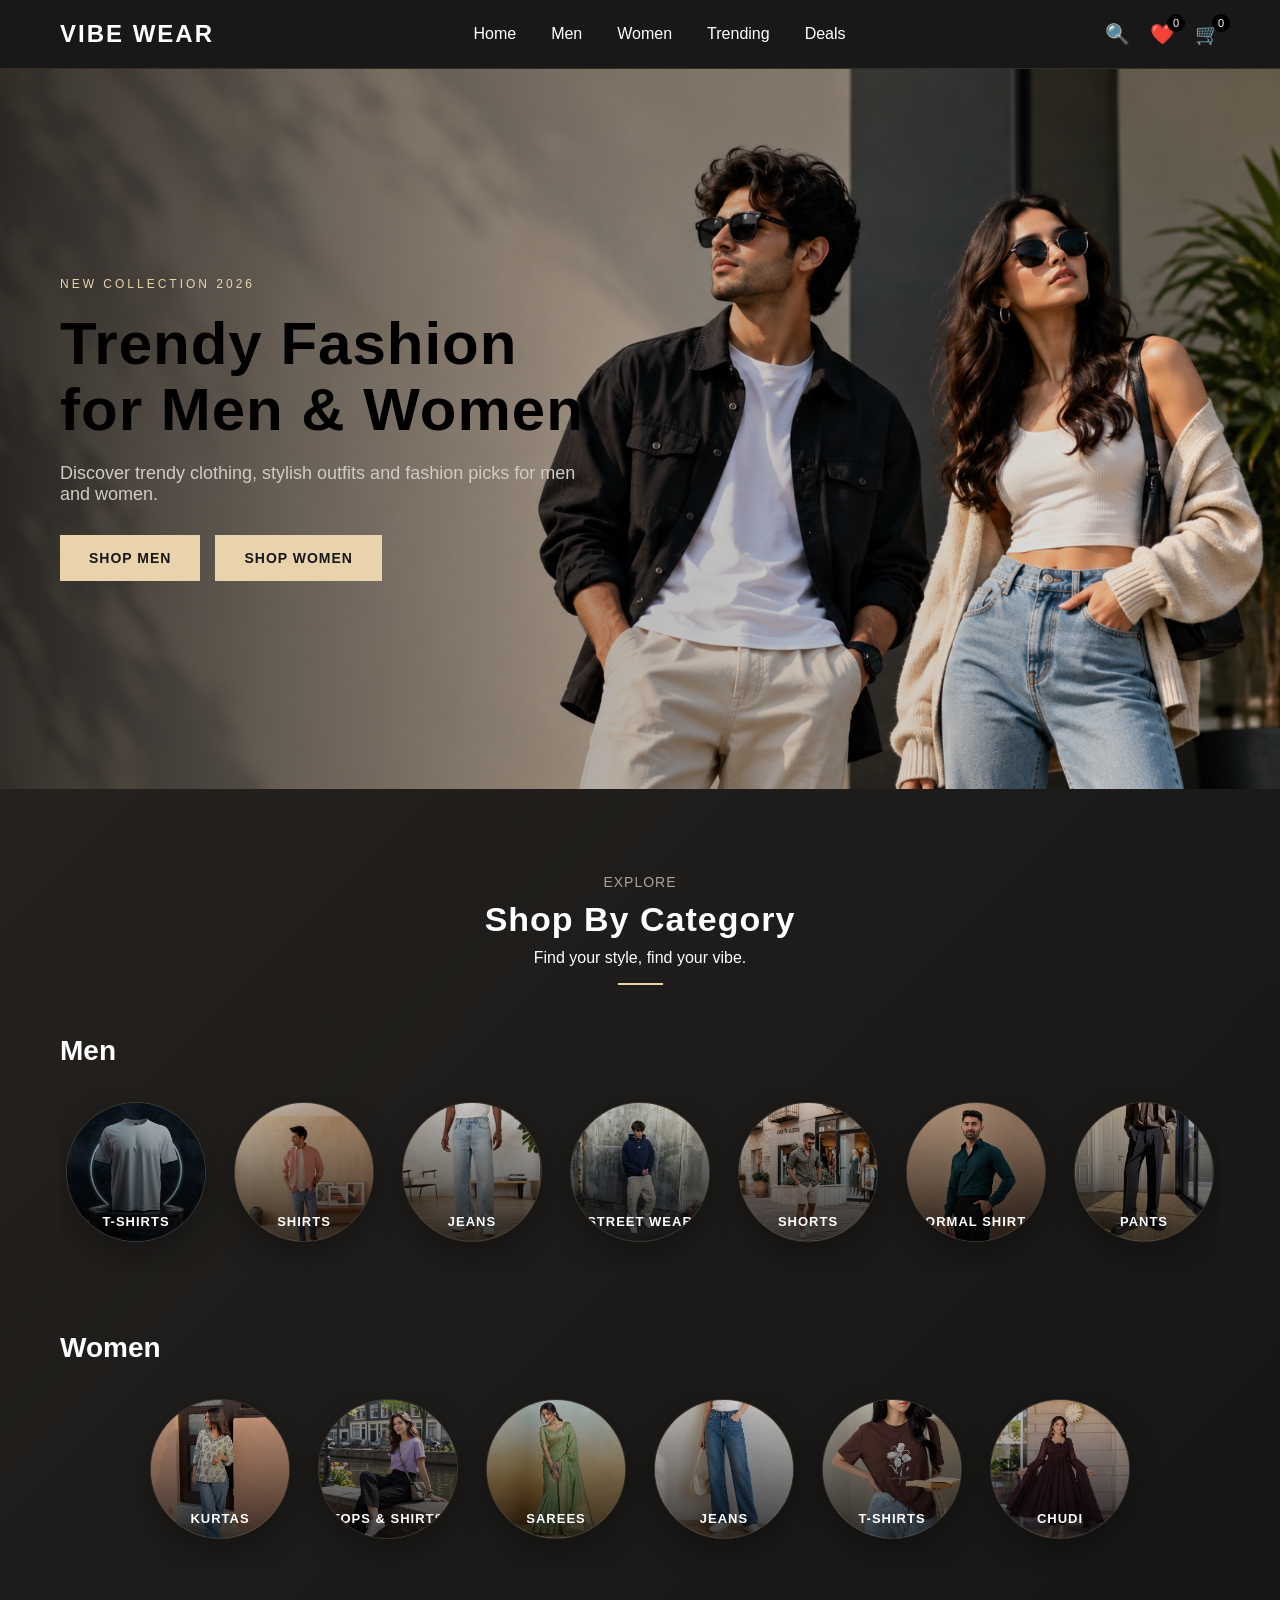
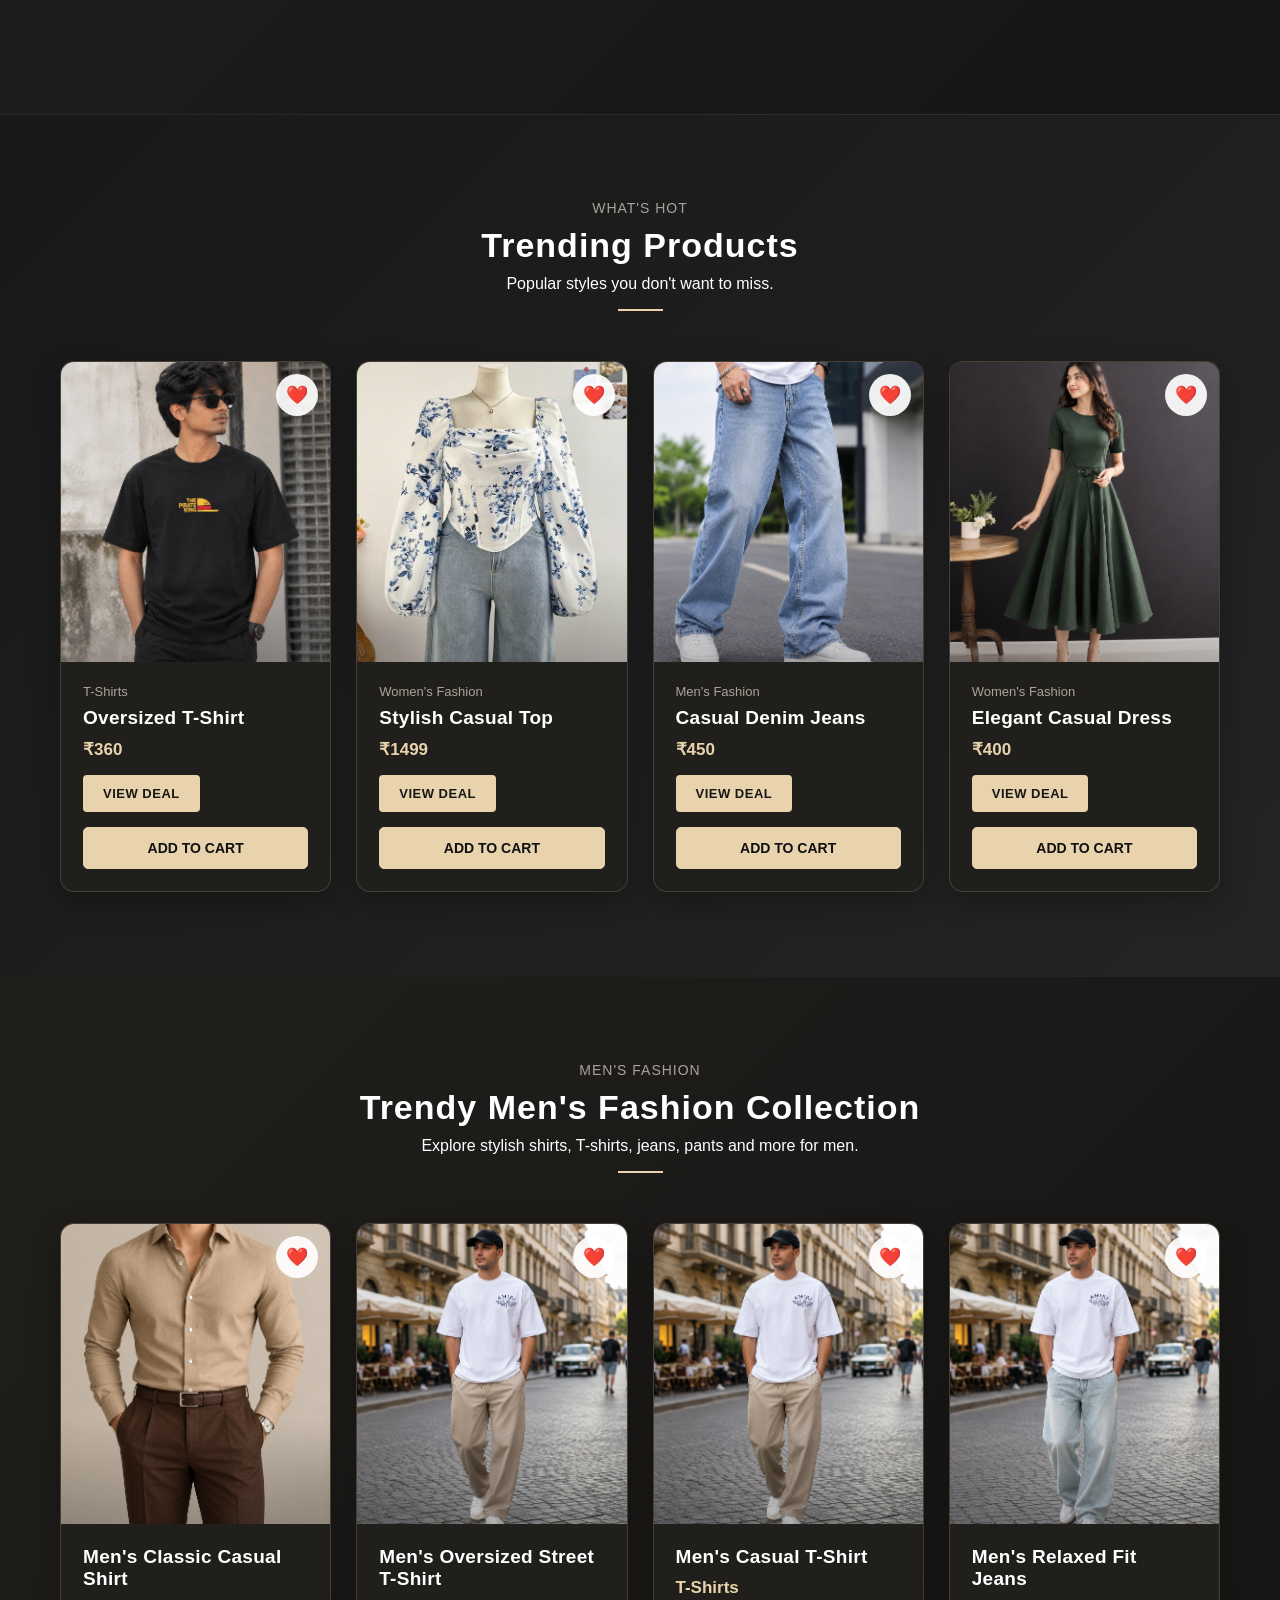
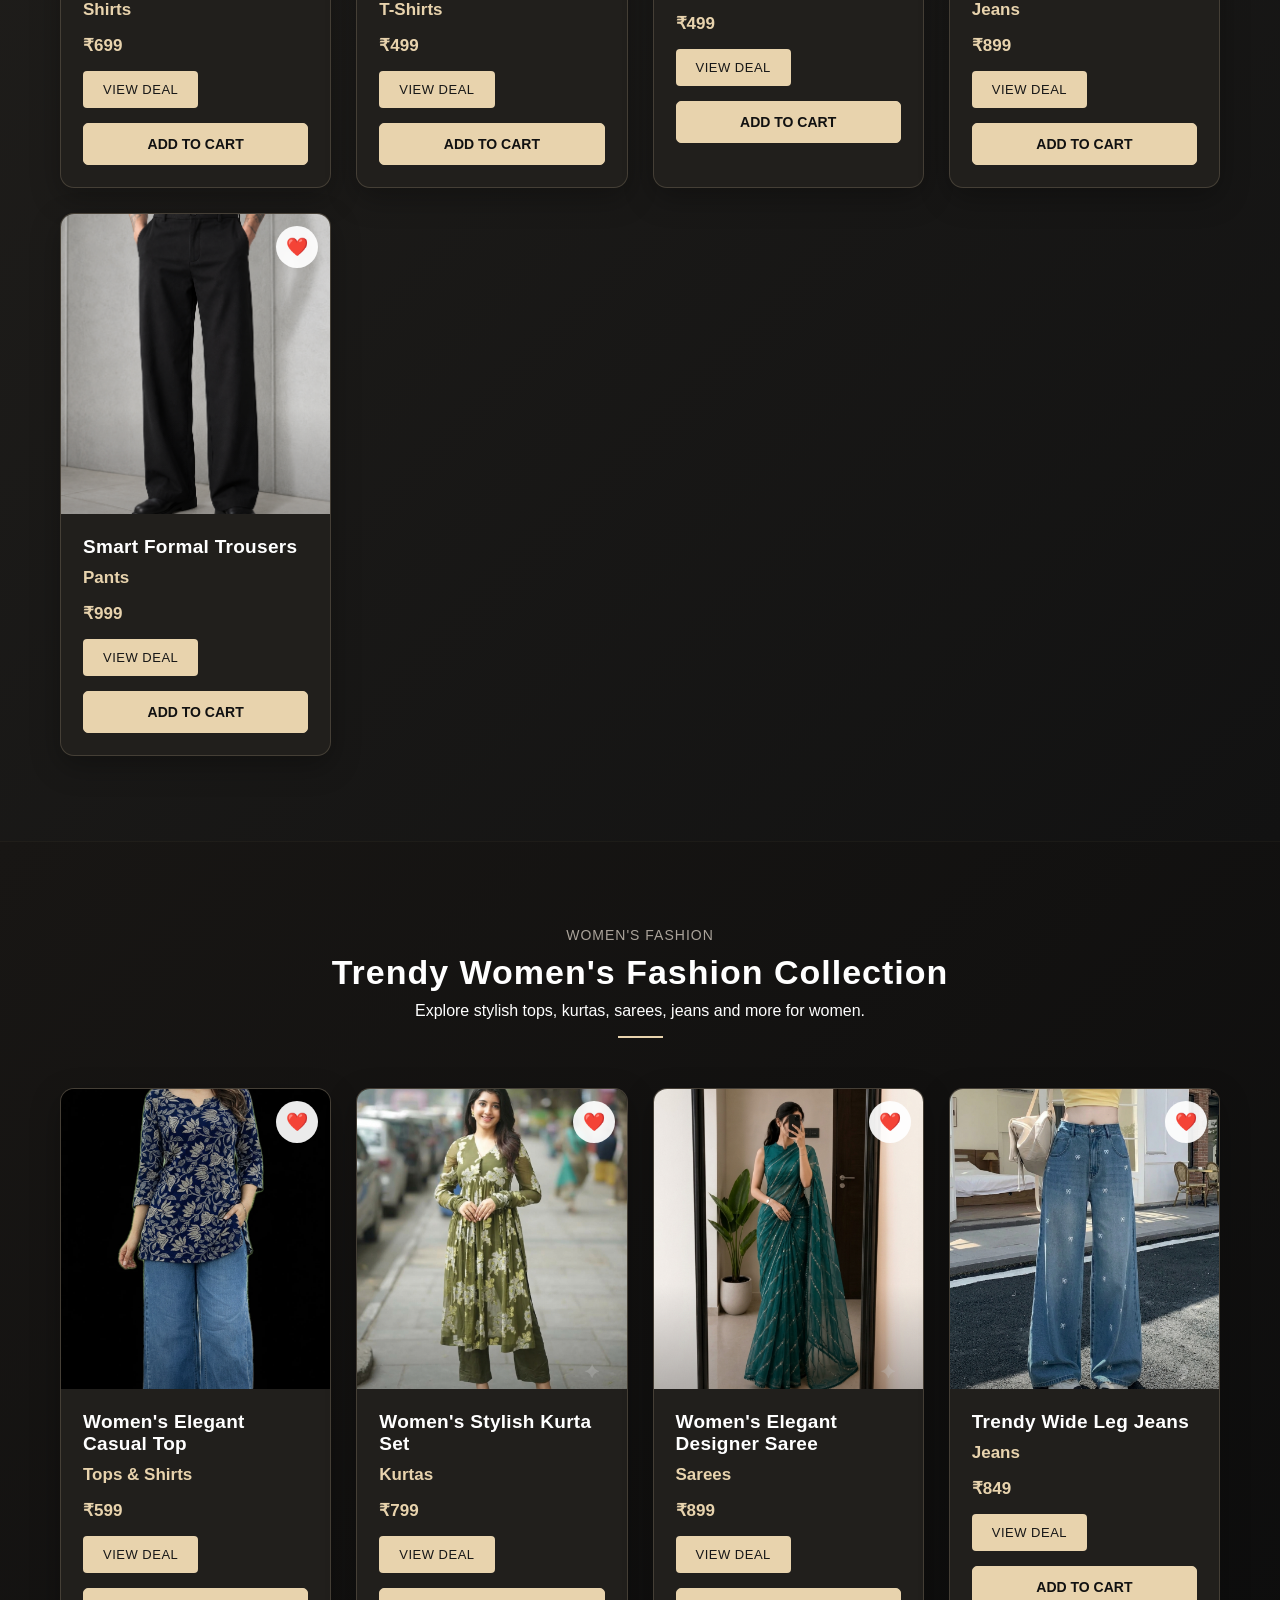
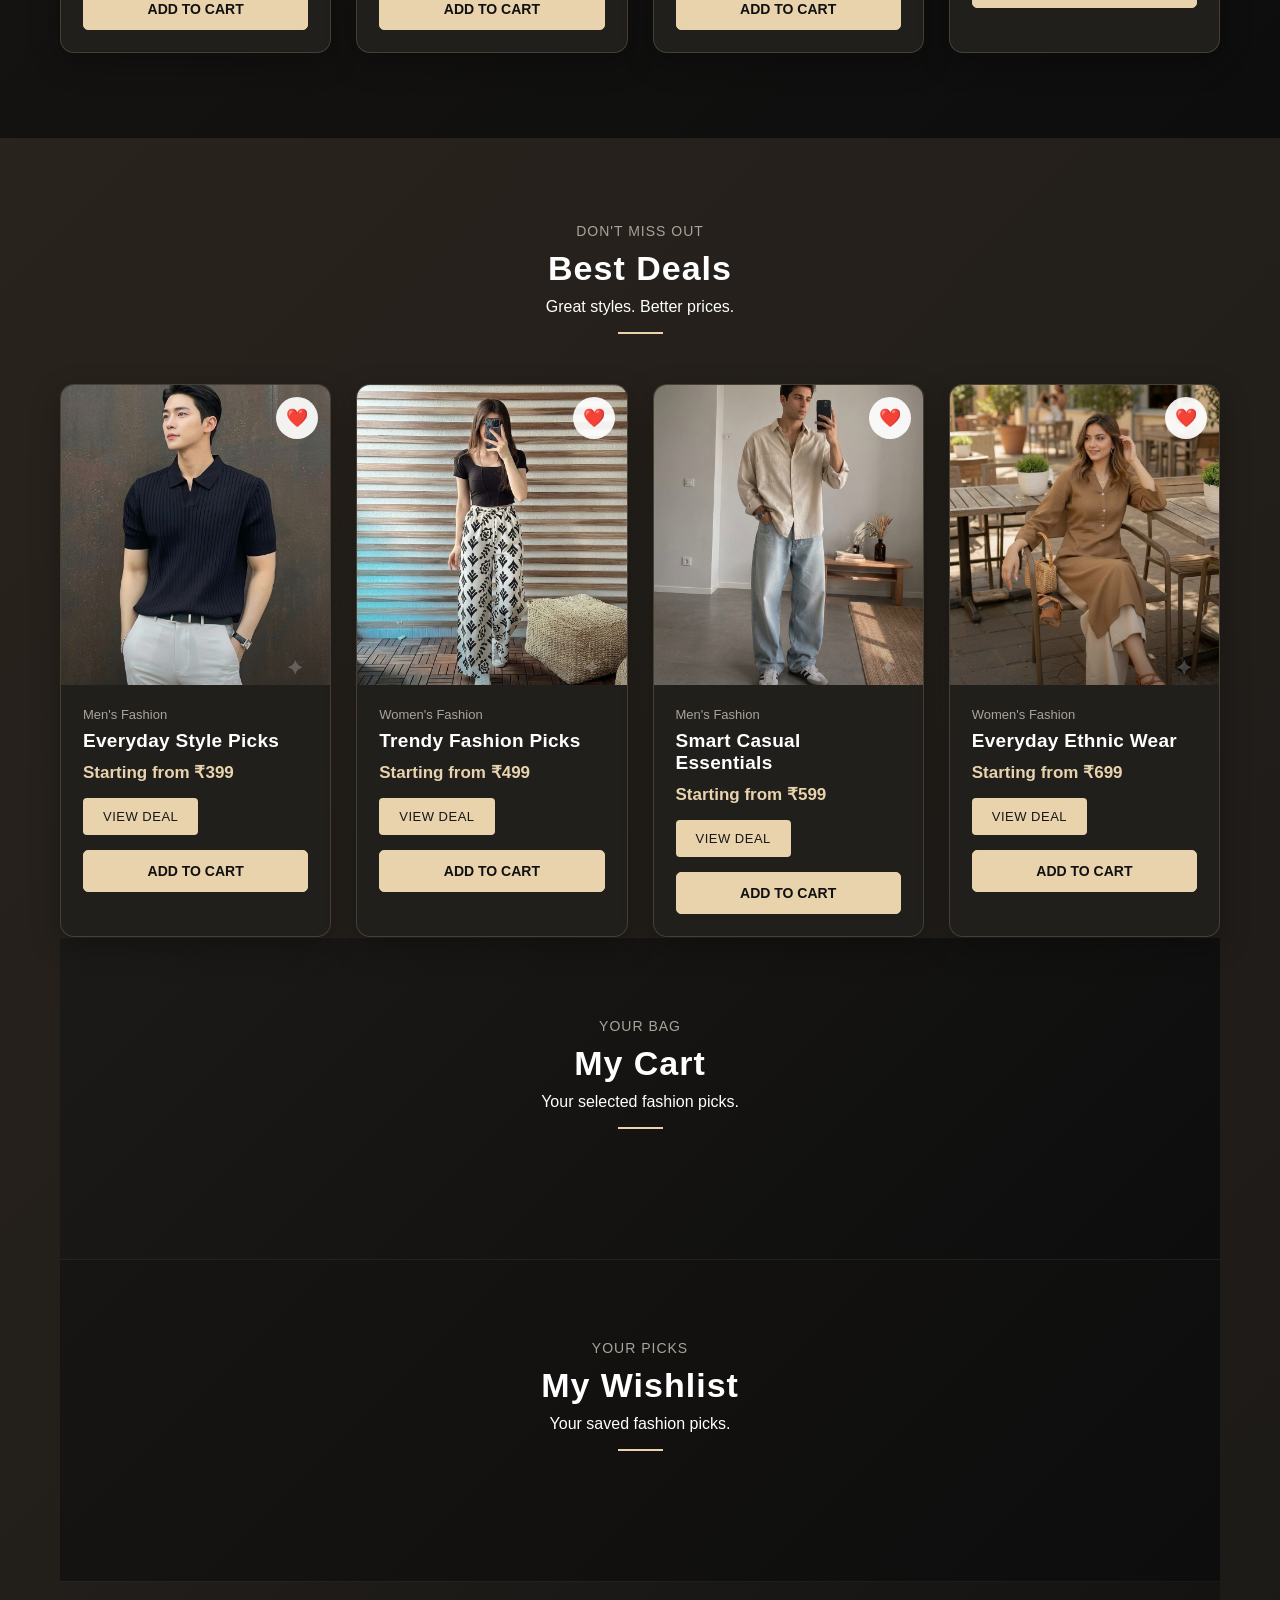
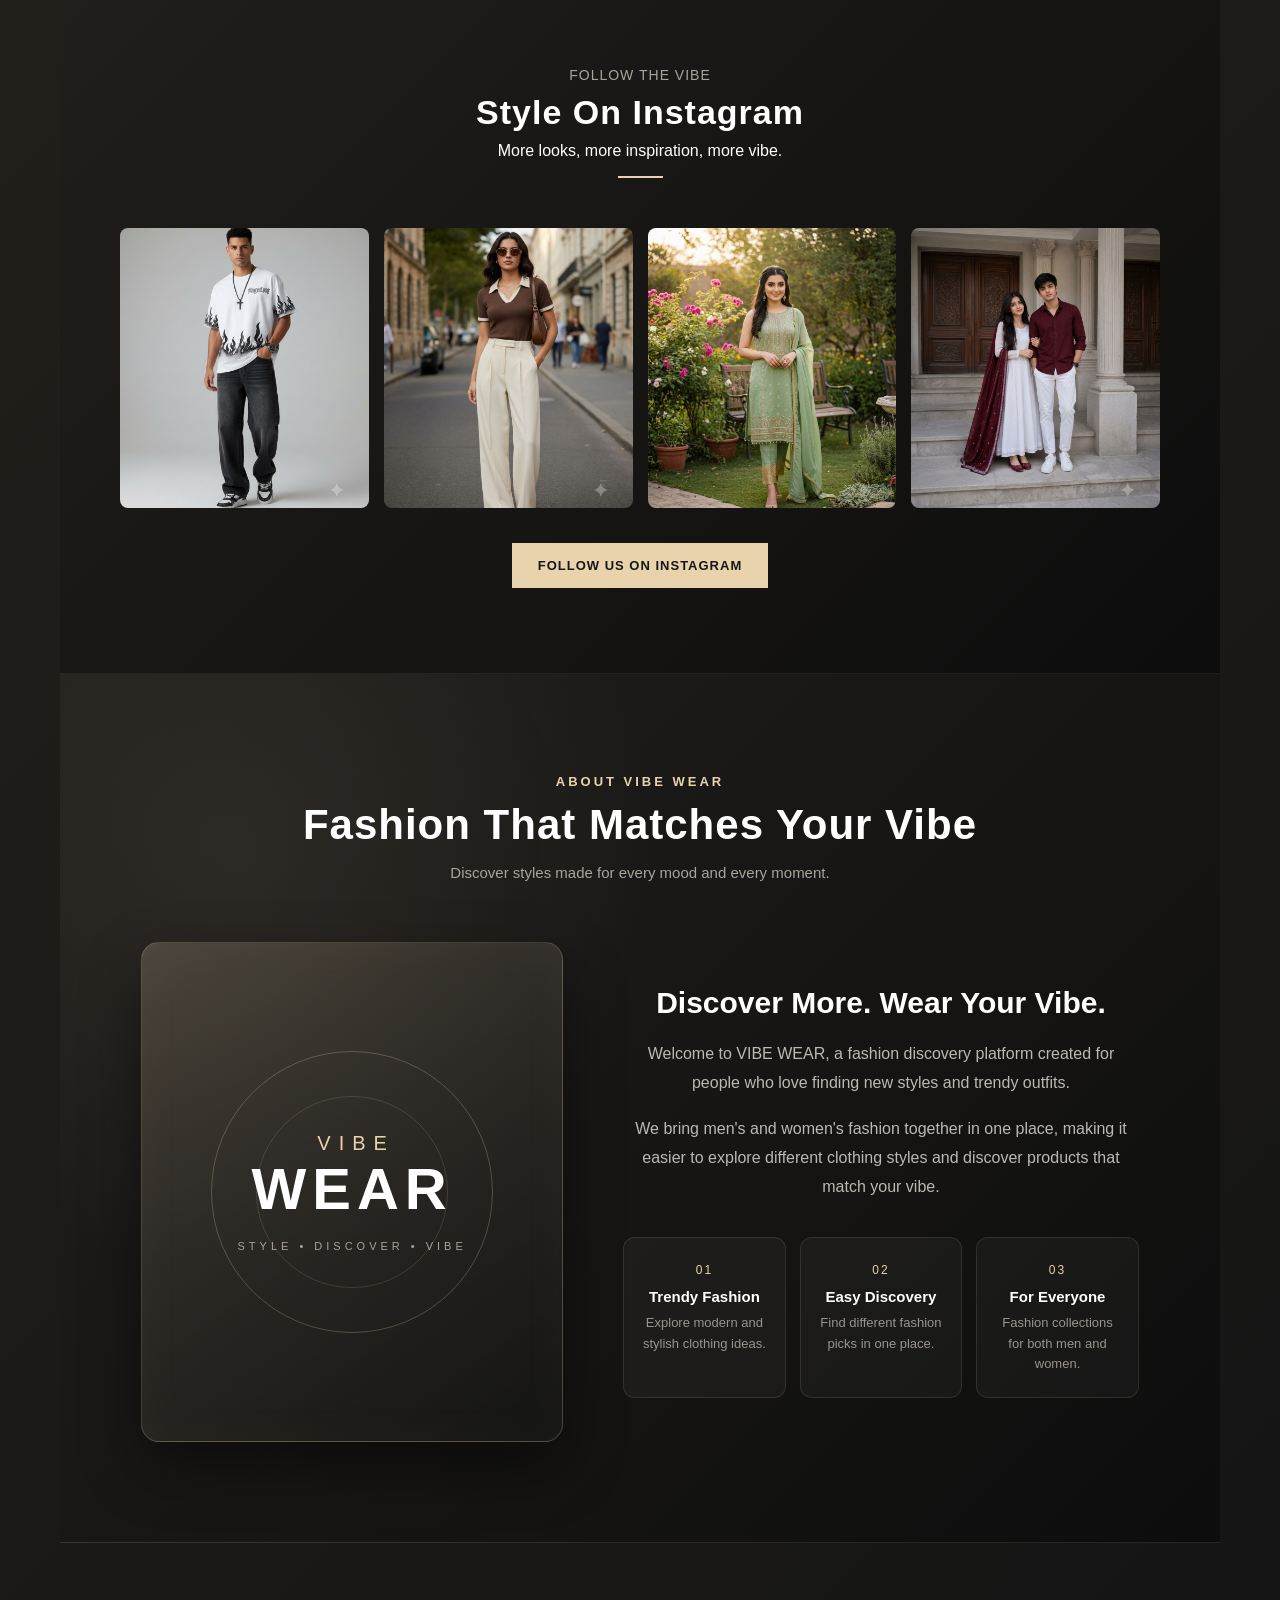
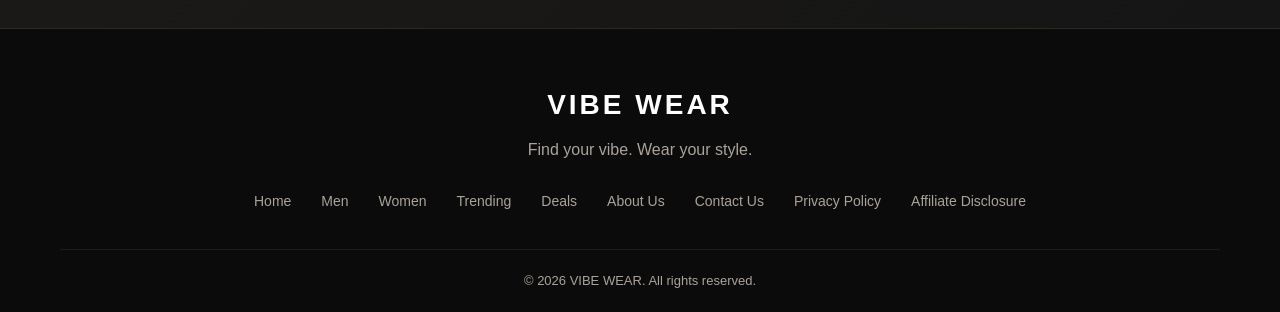
==== commit 8deb36fa: "Update index.html" ====
--- a/index.html
+++ b/index.html
@@ -173,7 +173,7 @@
 
     <div class="product-container">
 
-        <div class="product-card">
+        <div class="product-card men-tshirt-product">
             <div class="product-image">
                 <img src="trending oversized.png" alt="Trending Fashion Product">
             </div>
@@ -254,13 +254,26 @@
                 <a href="#" class="deal-btn">VIEW DEAL</a>
             </div>
         </div>
-        <div class="men-product-card">
+        <div class="men-product-card men-tshirt-product">
     <div class="men-product-image">
         <img src="men product 2.png" alt="Men Fashion">
     </div>
 
     <div class="men-product-info">
         <h3>Men's Oversized Street T-Shirt</h3>
+        <p class="product-category">T-Shirts</p>
+        <p>₹499</p>
+        <a href="#" class="deal-btn">VIEW DEAL</a>
+    </div>
+</div>
+
+<div class="men-product-card men-tshirt-product">
+    <div class="men-product-image">
+        <img src="men product 2.png" alt="Men Fashion">
+    </div>
+
+    <div class="men-product-info">
+        <h3>Men's Casual T-Shirt</h3>
         <p class="product-category">T-Shirts</p>
         <p>₹499</p>
         <a href="#" class="deal-btn">VIEW DEAL</a>
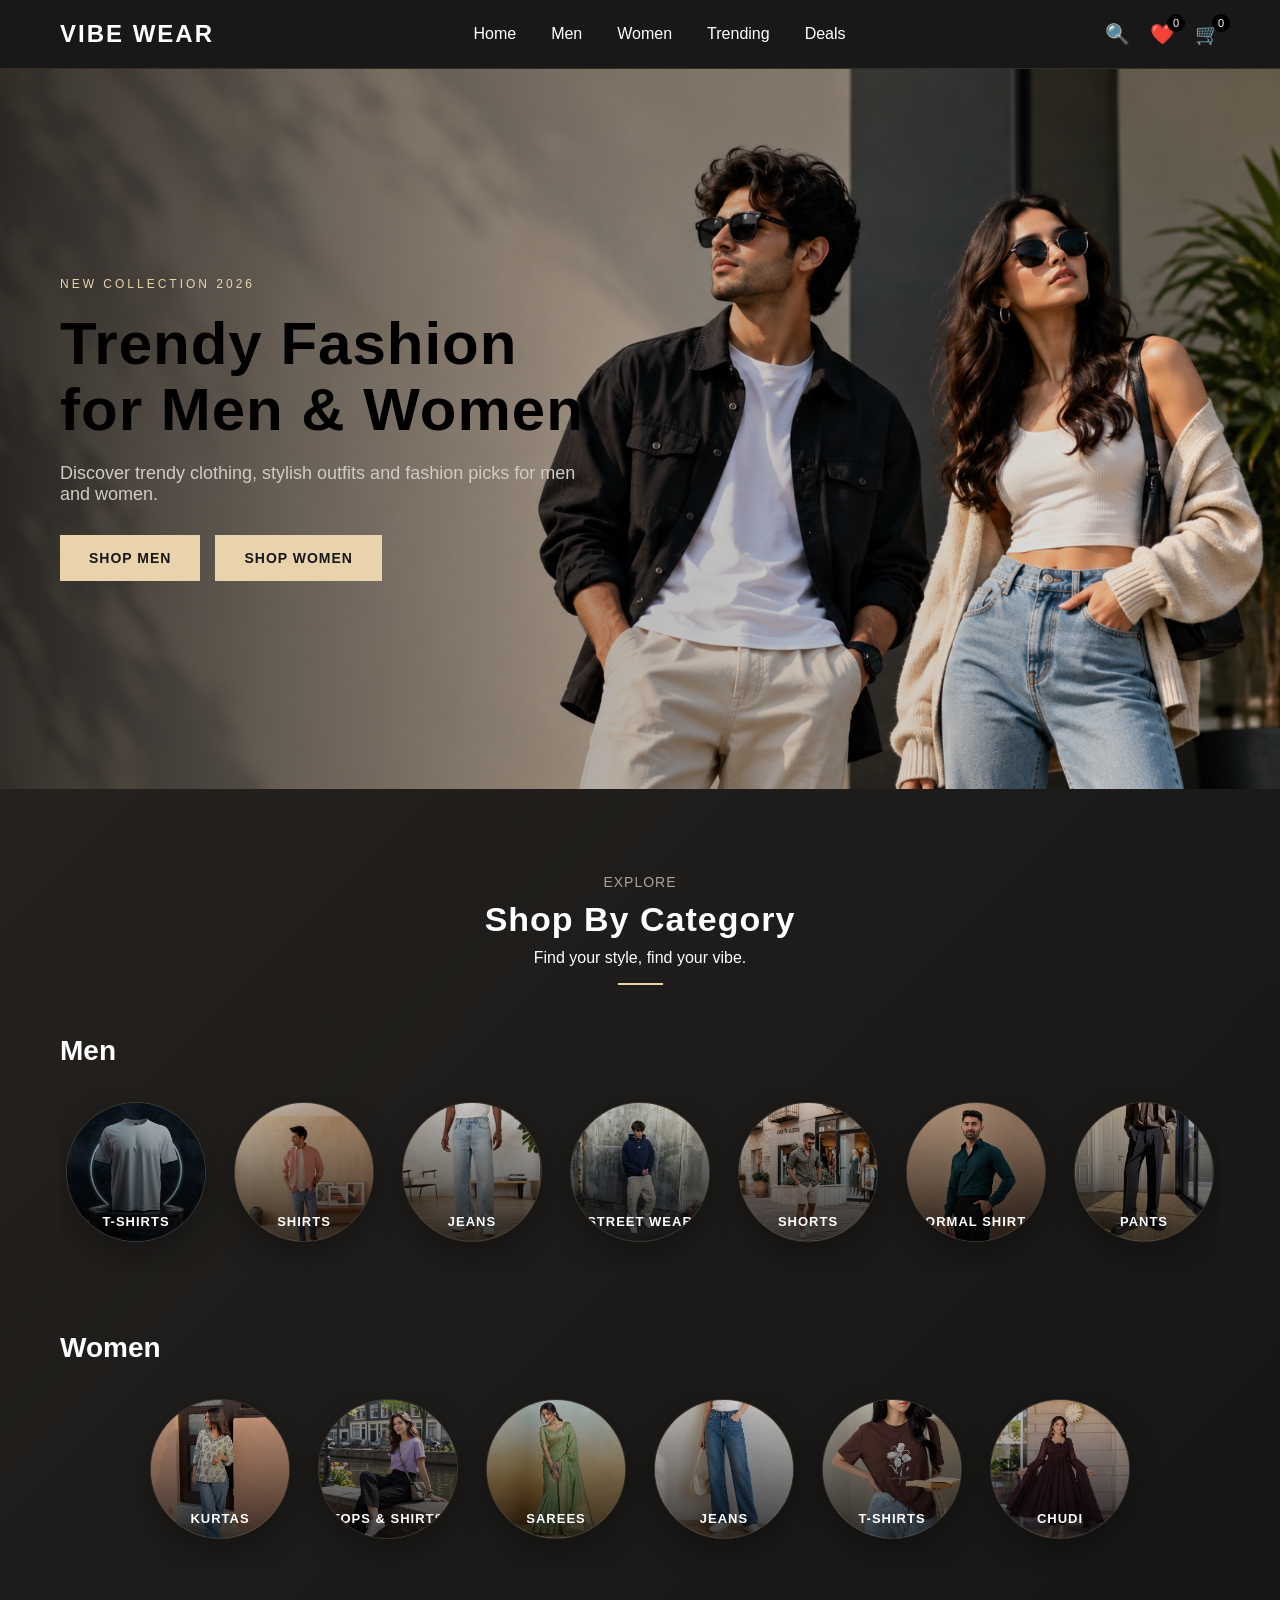
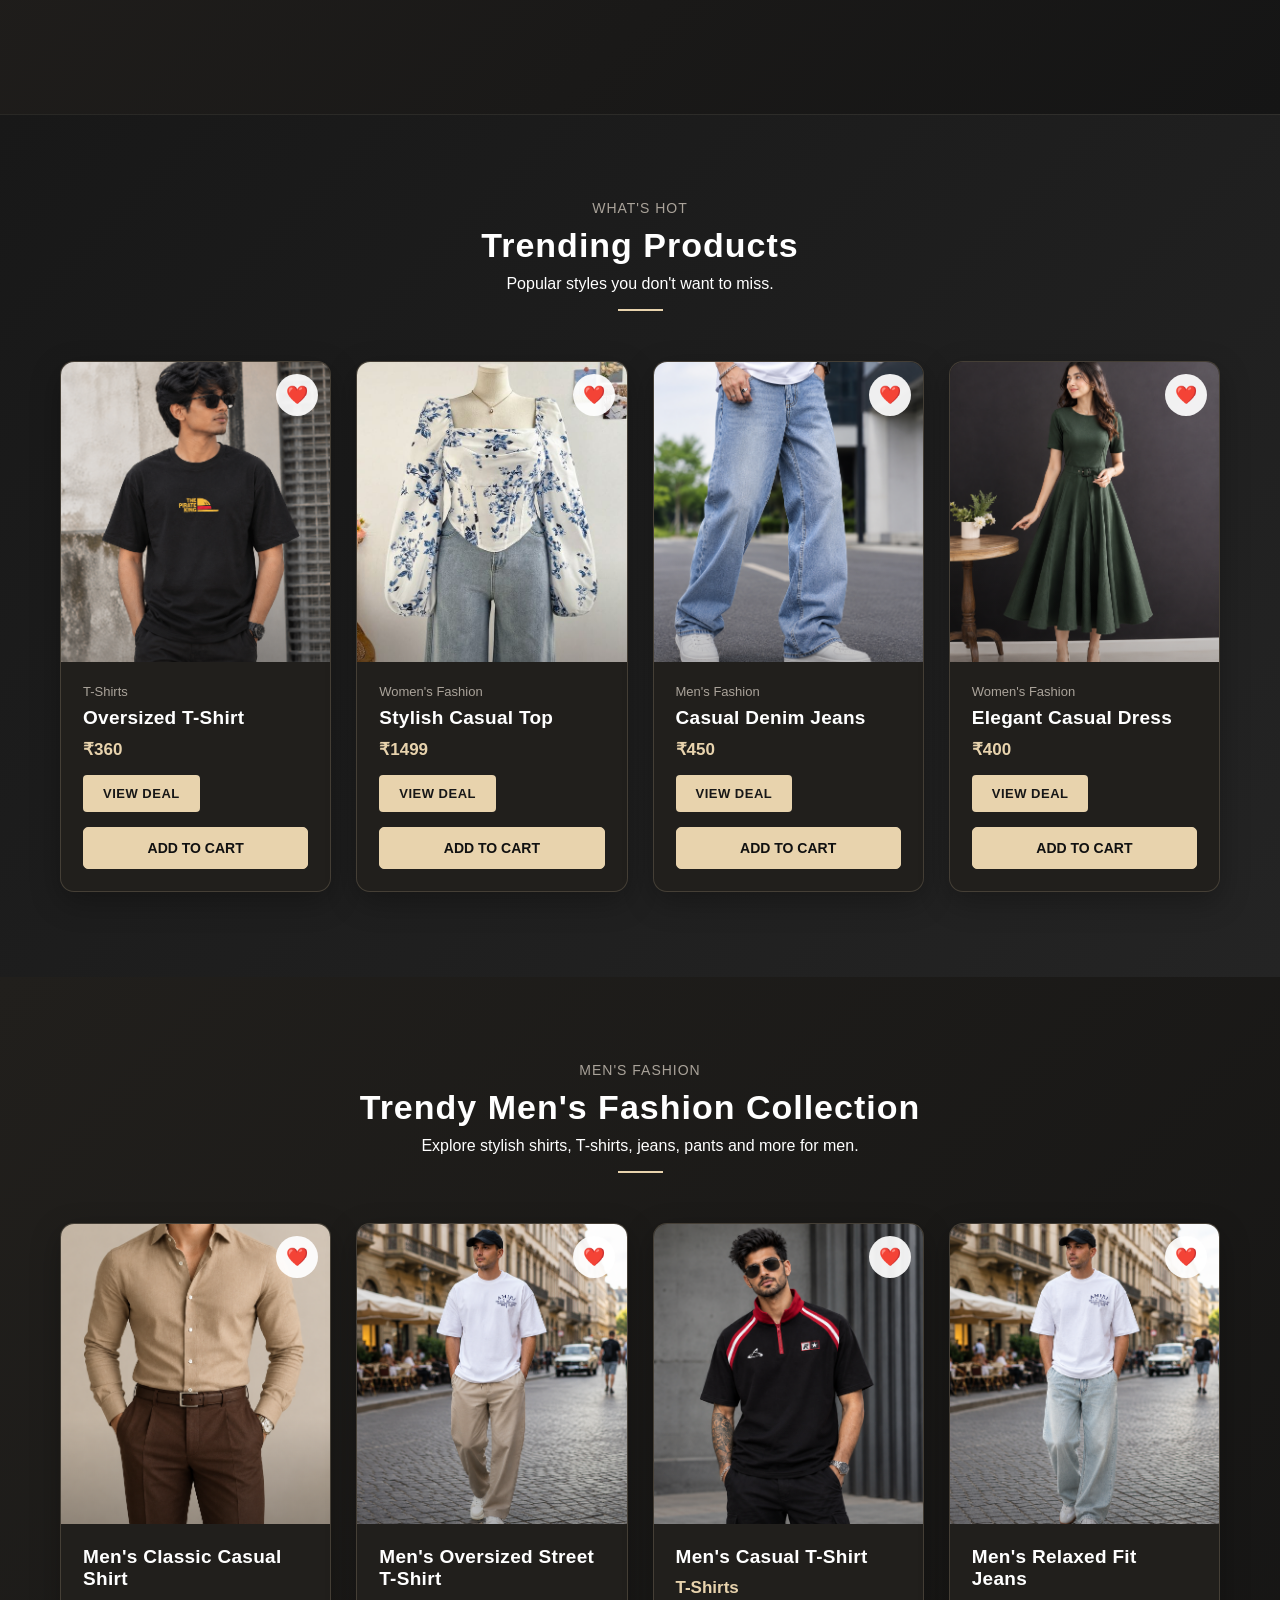
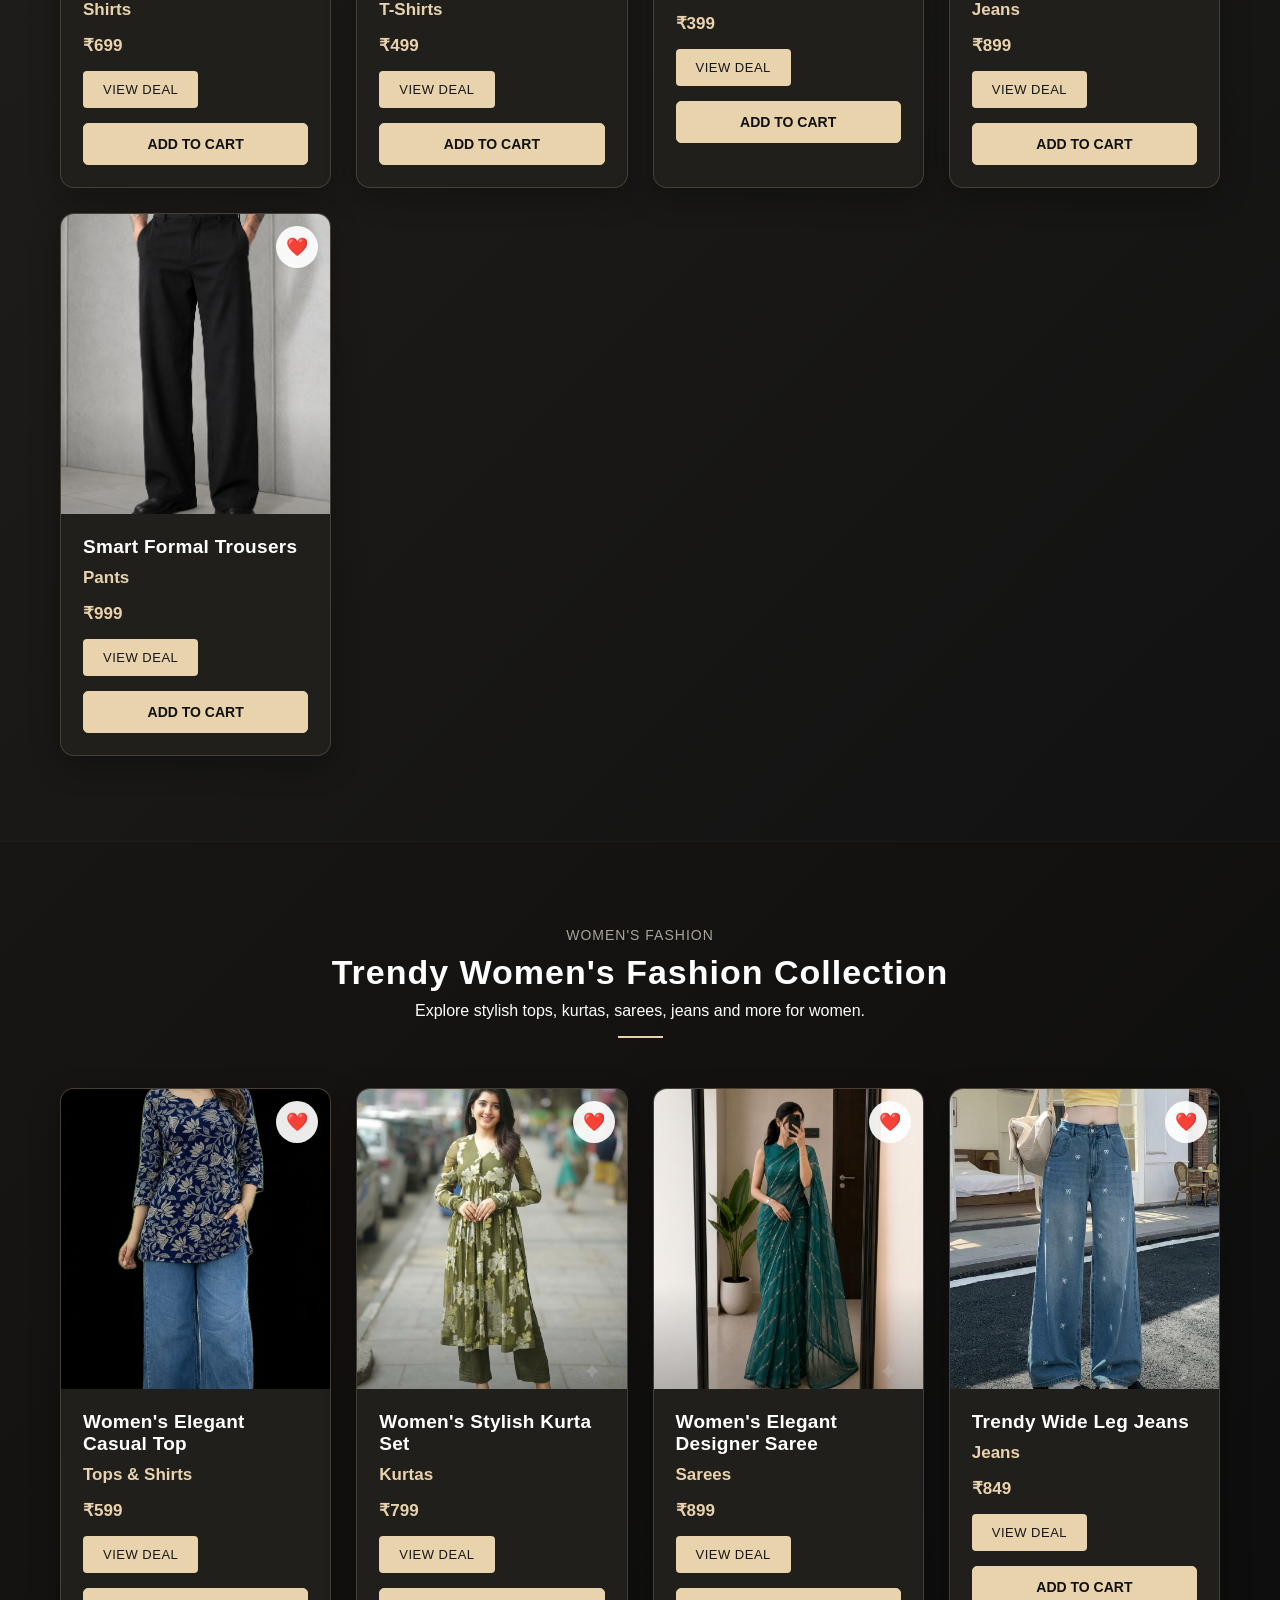
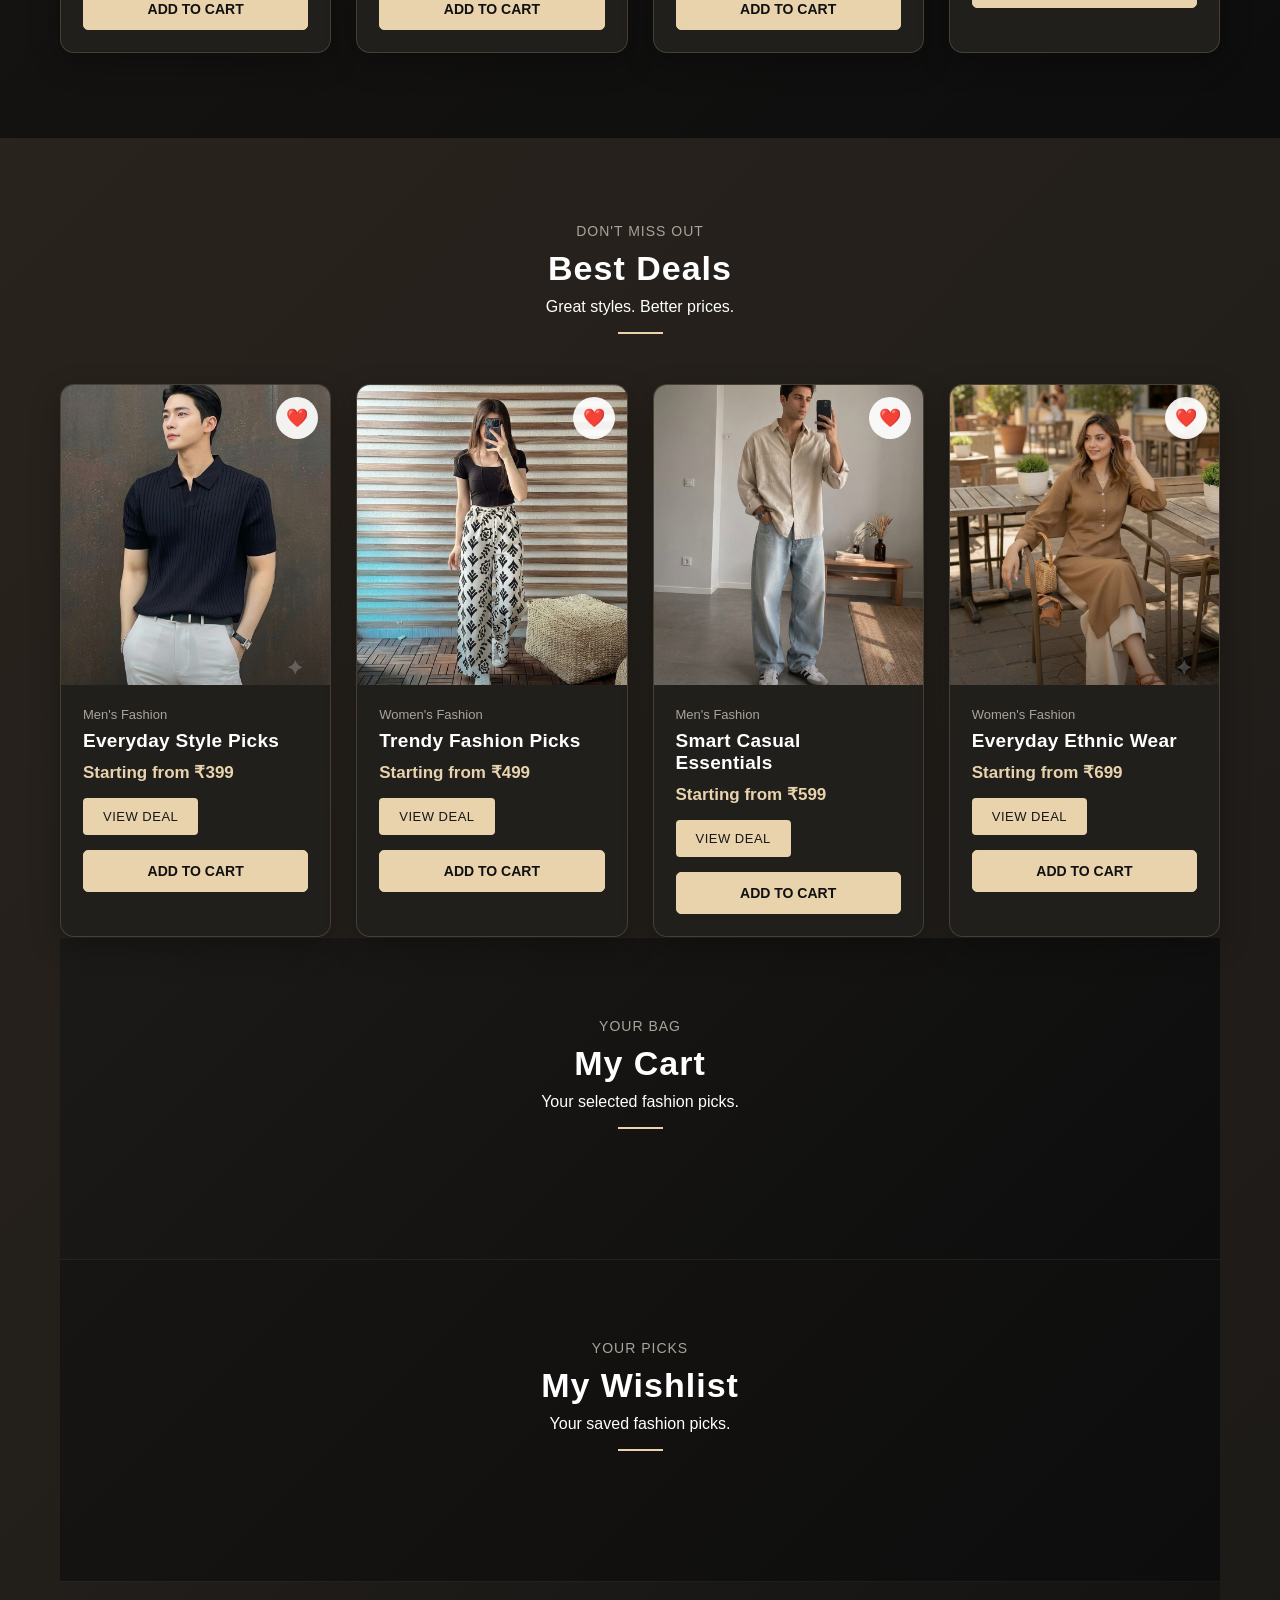
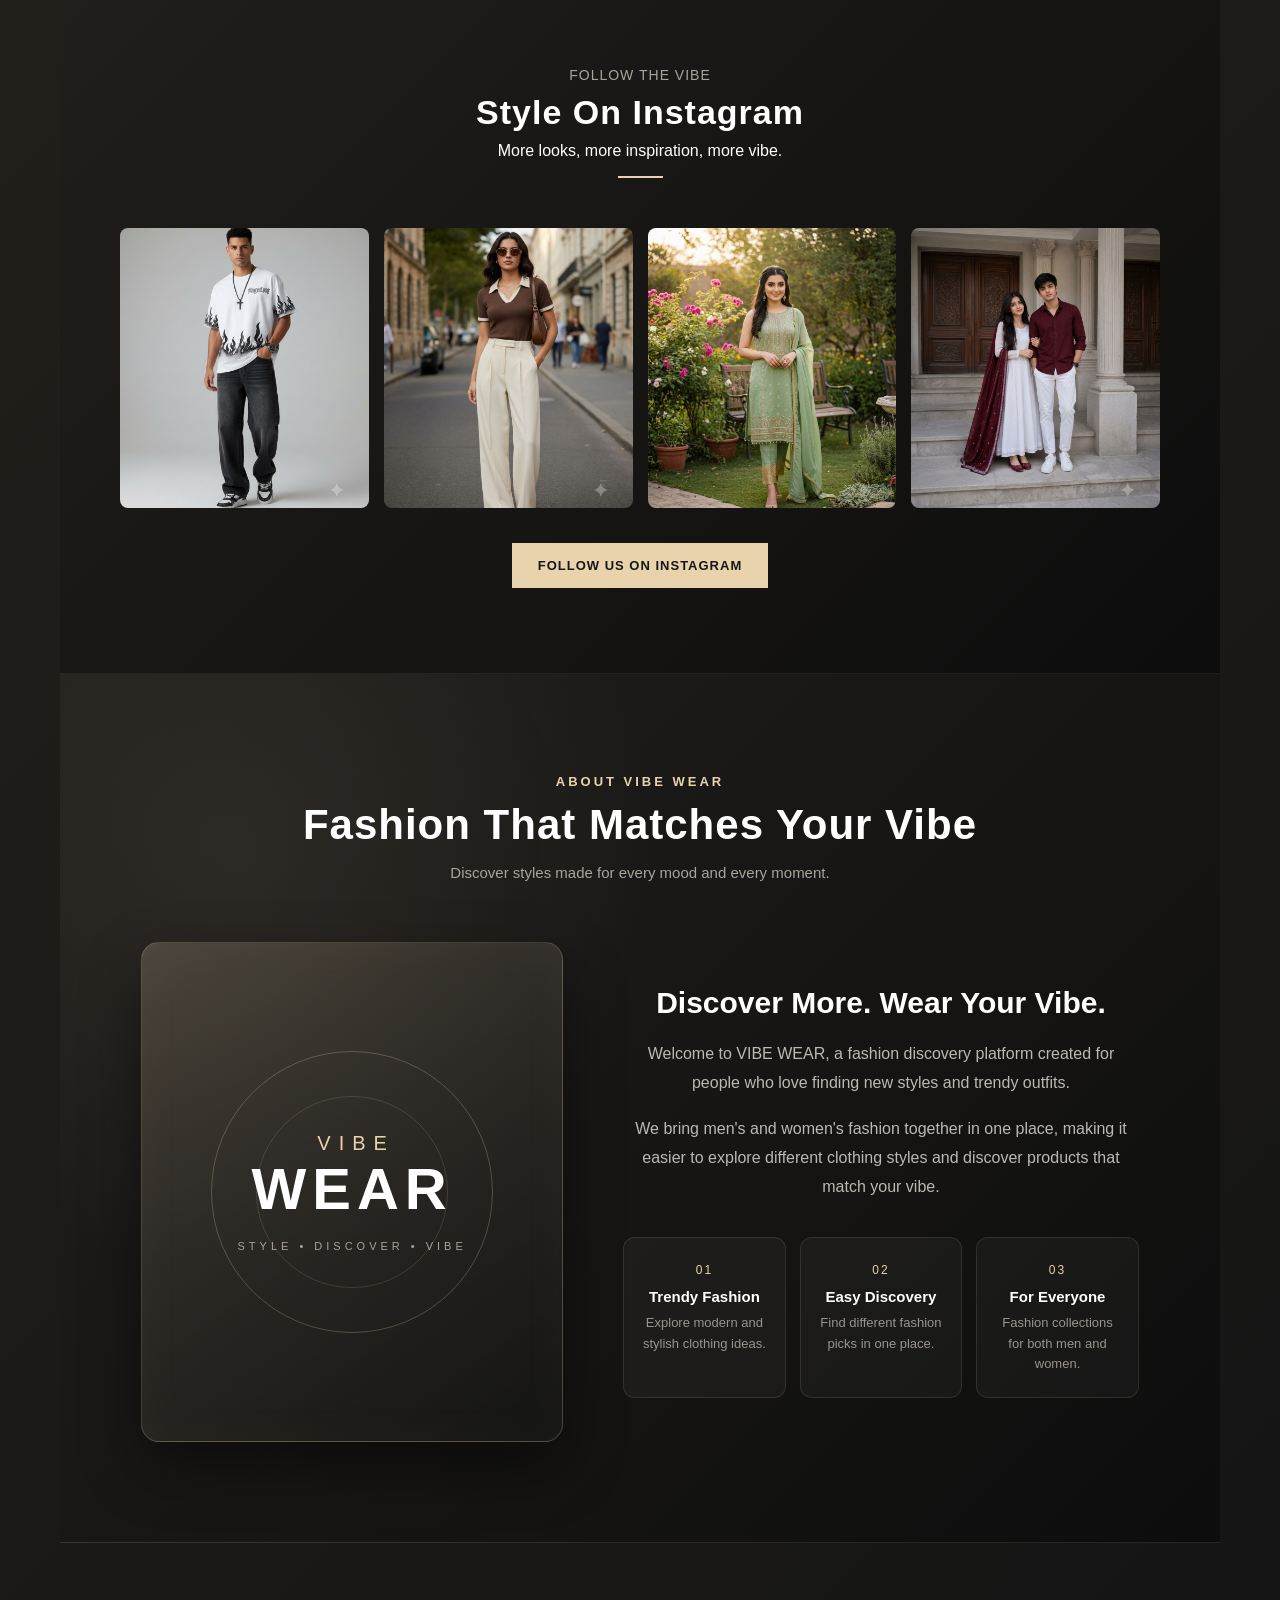
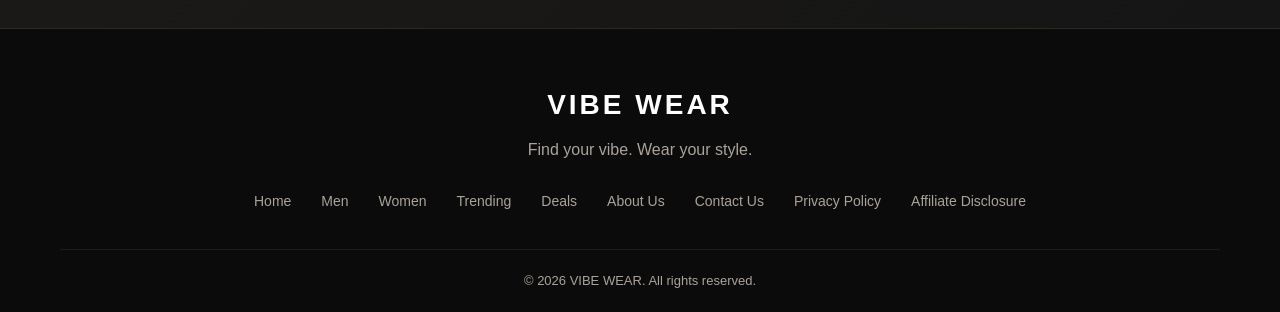
==== commit a29d6dd4: "Update index.html" ====
--- a/index.html
+++ b/index.html
@@ -269,14 +269,14 @@
 
 <div class="men-product-card men-tshirt-product">
     <div class="men-product-image">
-        <img src="men product 2.png" alt="Men Fashion">
+        <img src="product 2 tshirt.png" alt="Men Fashion">
     </div>
 
     <div class="men-product-info">
         <h3>Men's Casual T-Shirt</h3>
         <p class="product-category">T-Shirts</p>
-        <p>₹499</p>
-        <a href="#" class="deal-btn">VIEW DEAL</a>
+        <p>₹399</p>
+        <a href="https://myntr.it/1Tbs3eW" class="deal-btn">VIEW DEAL</a>
     </div>
 </div>
 <div class="men-product-card">
